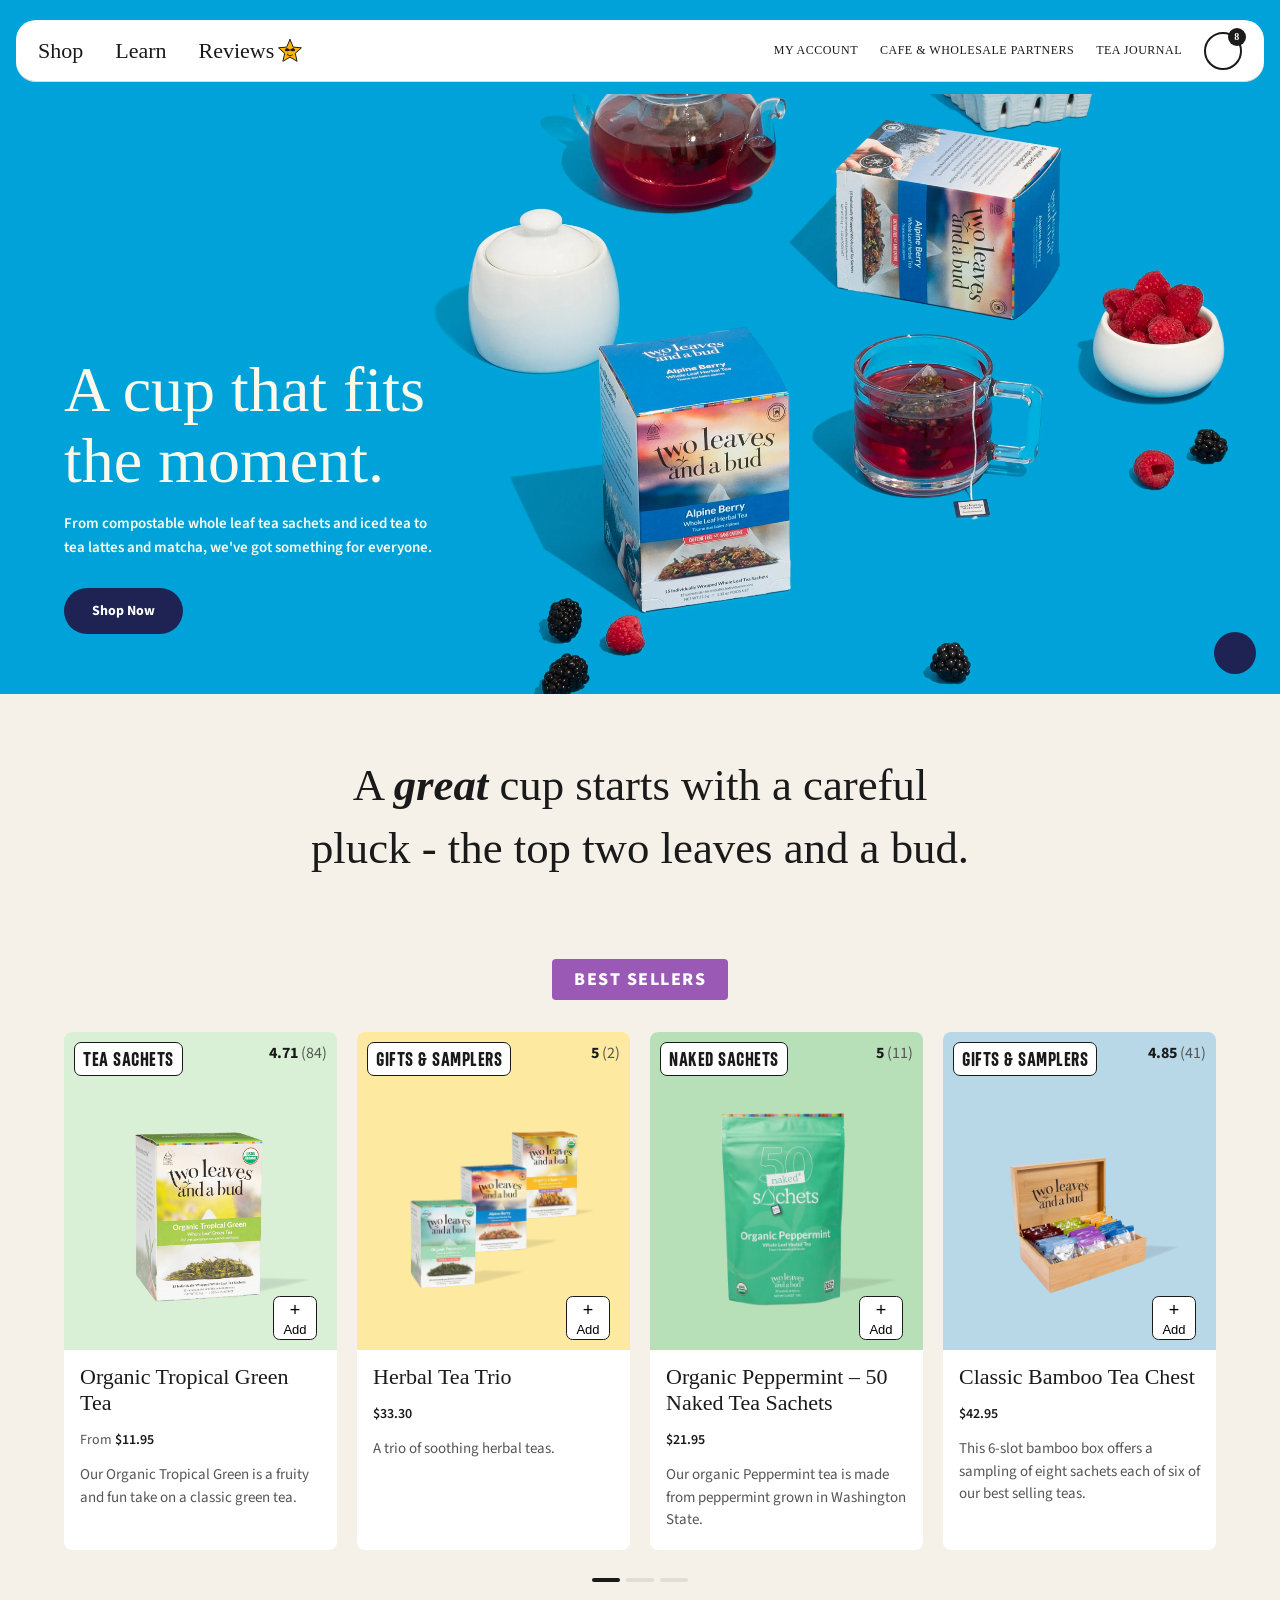
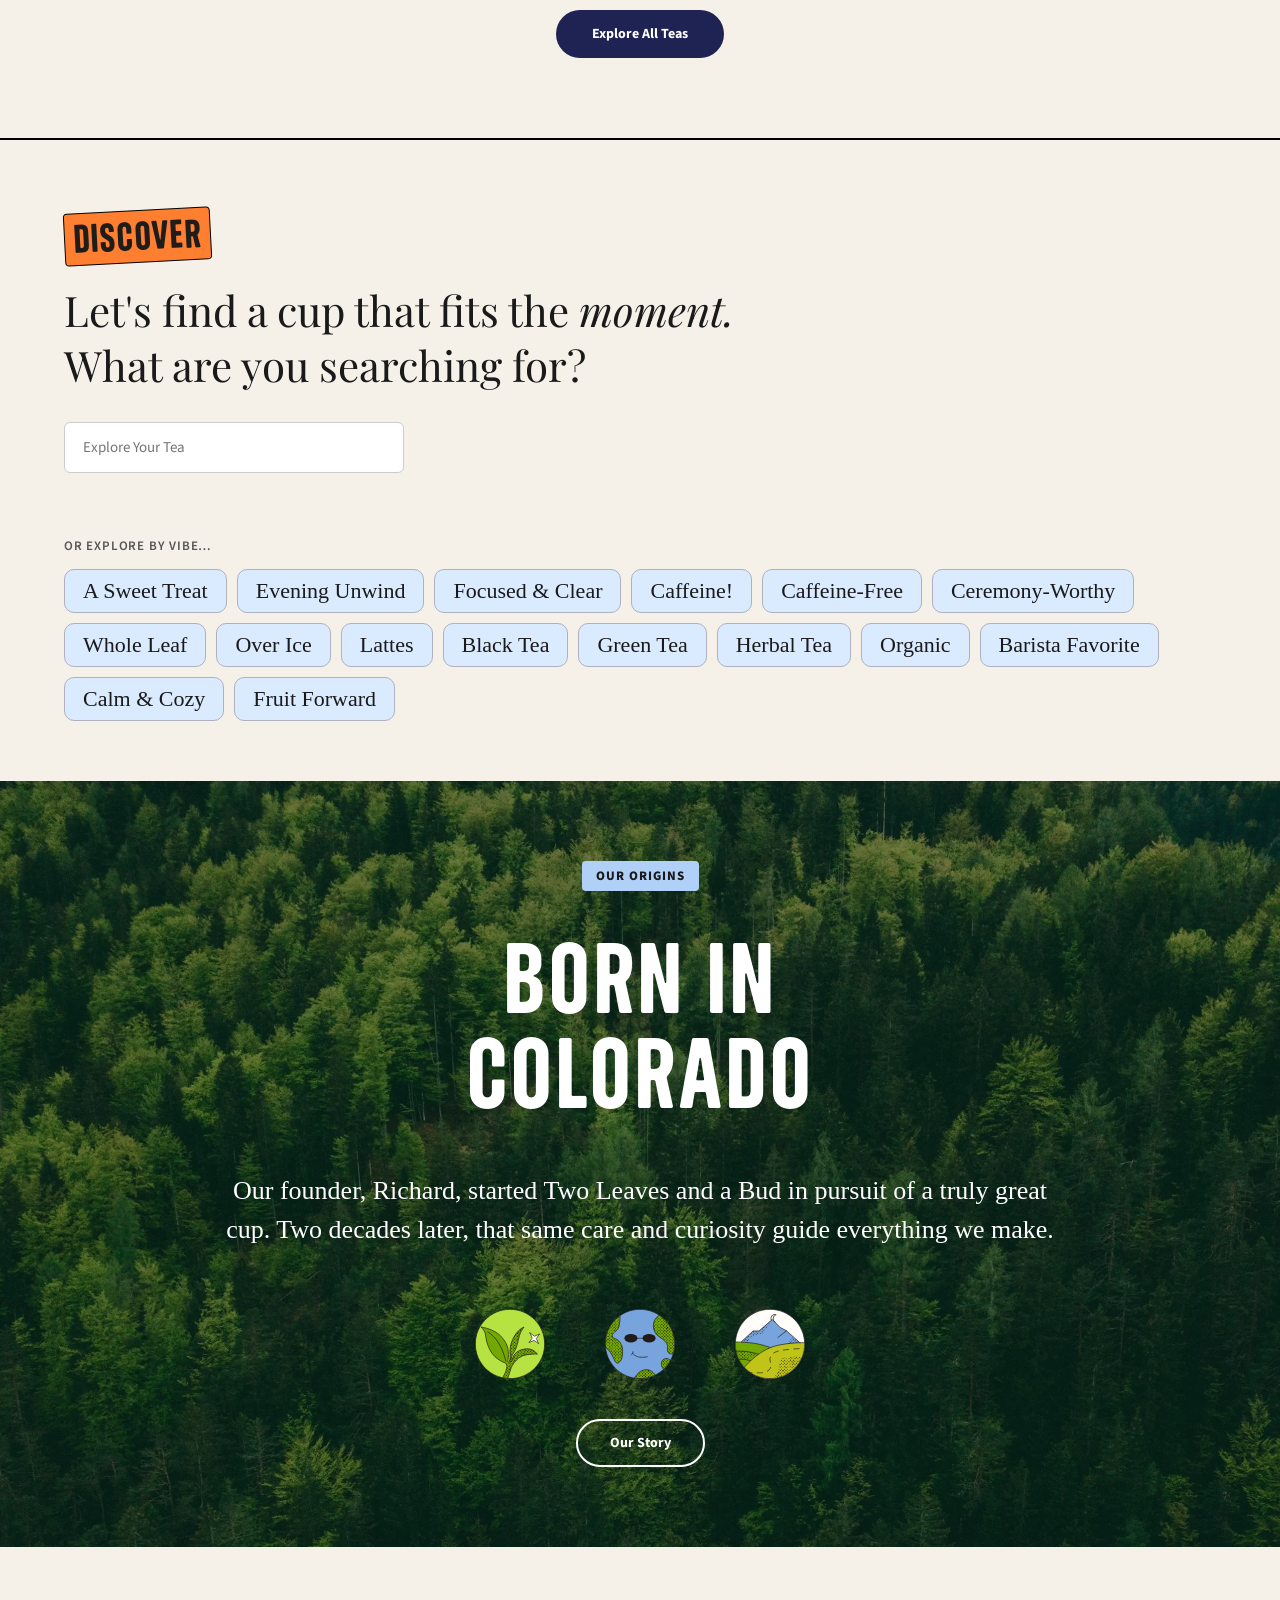
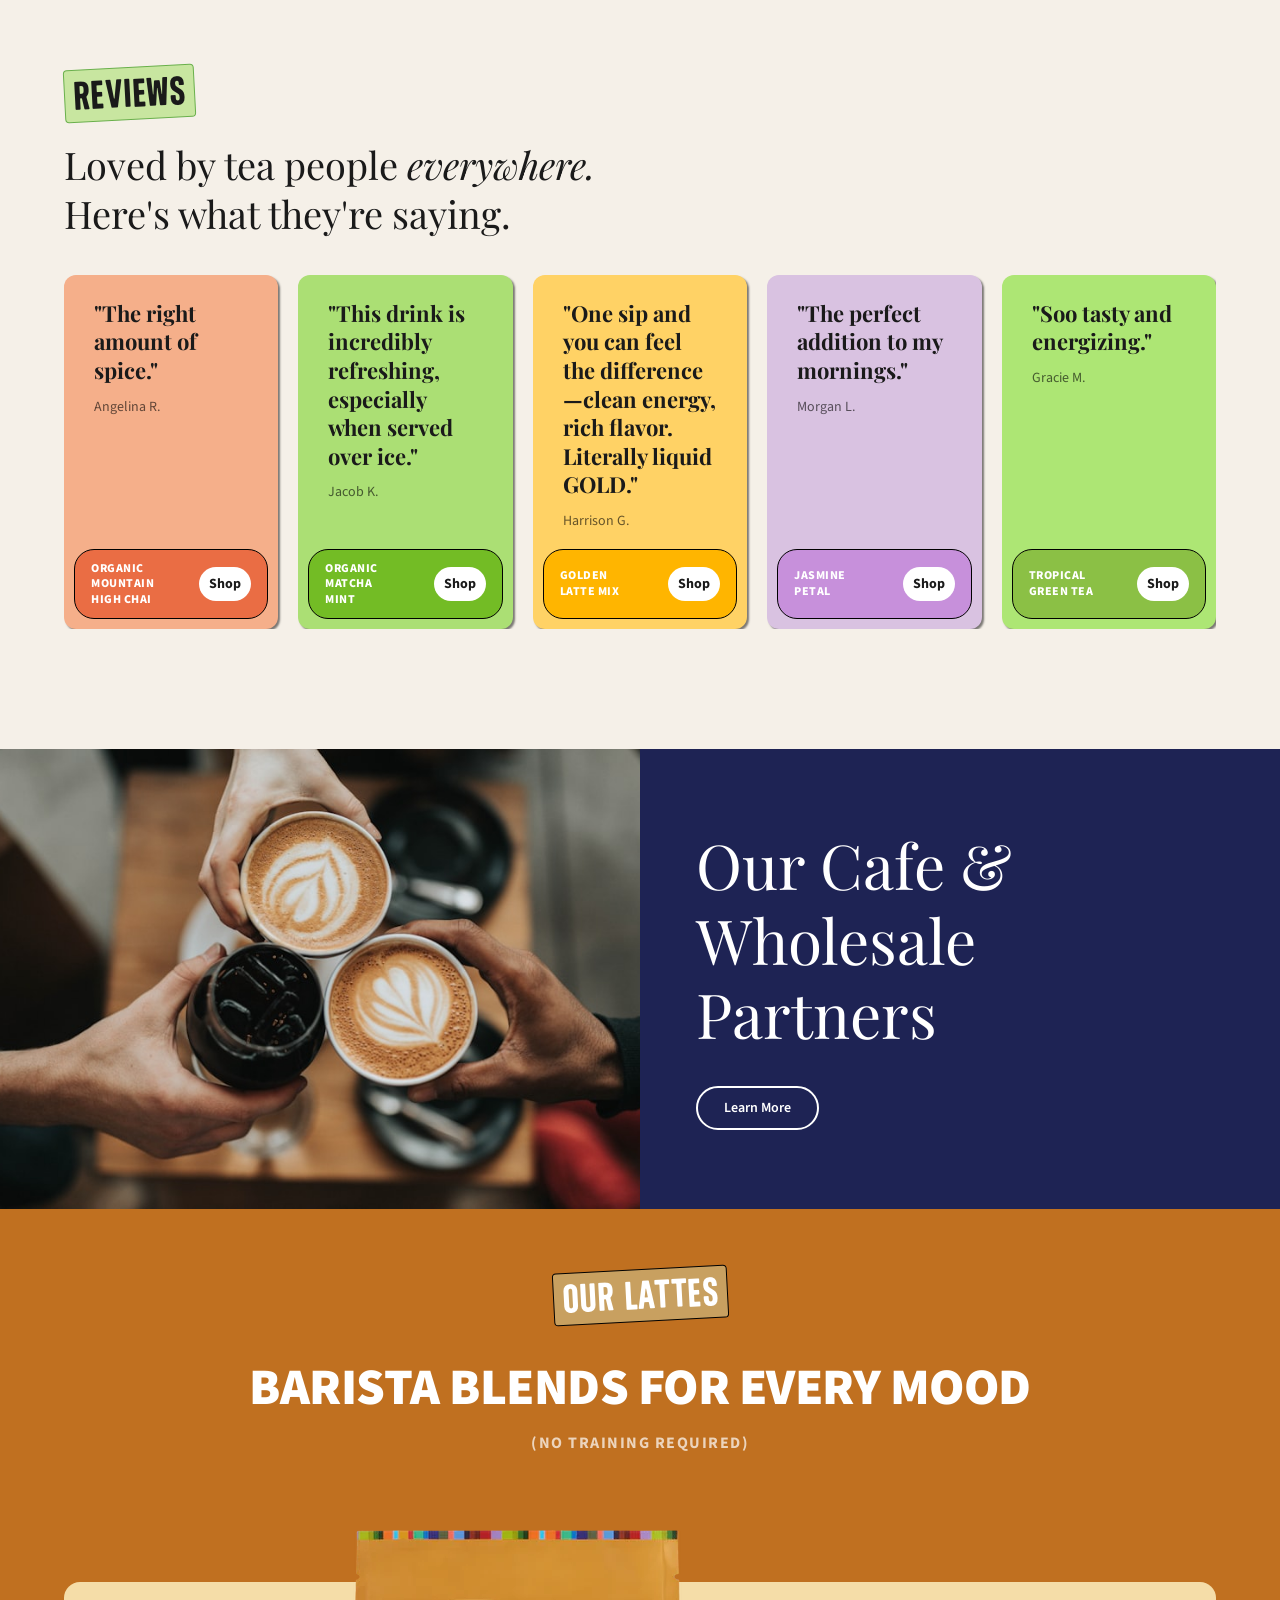
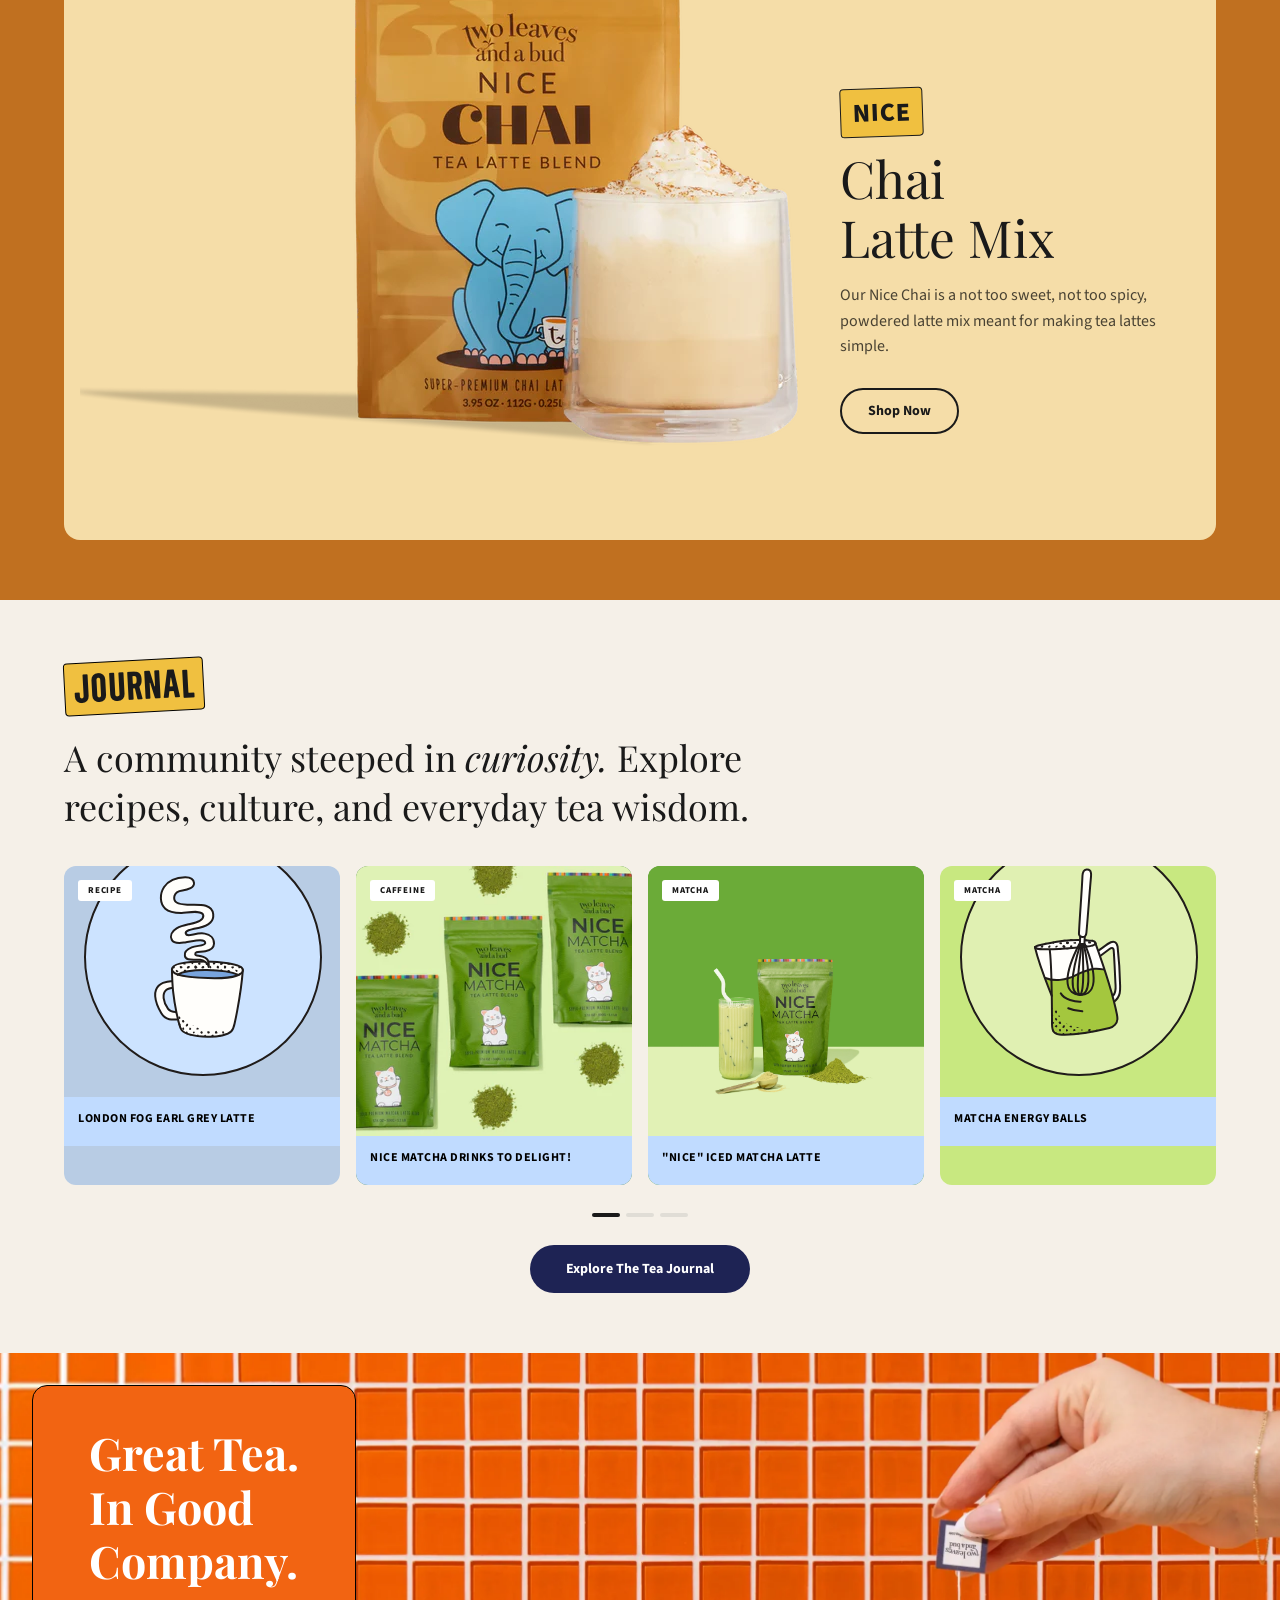
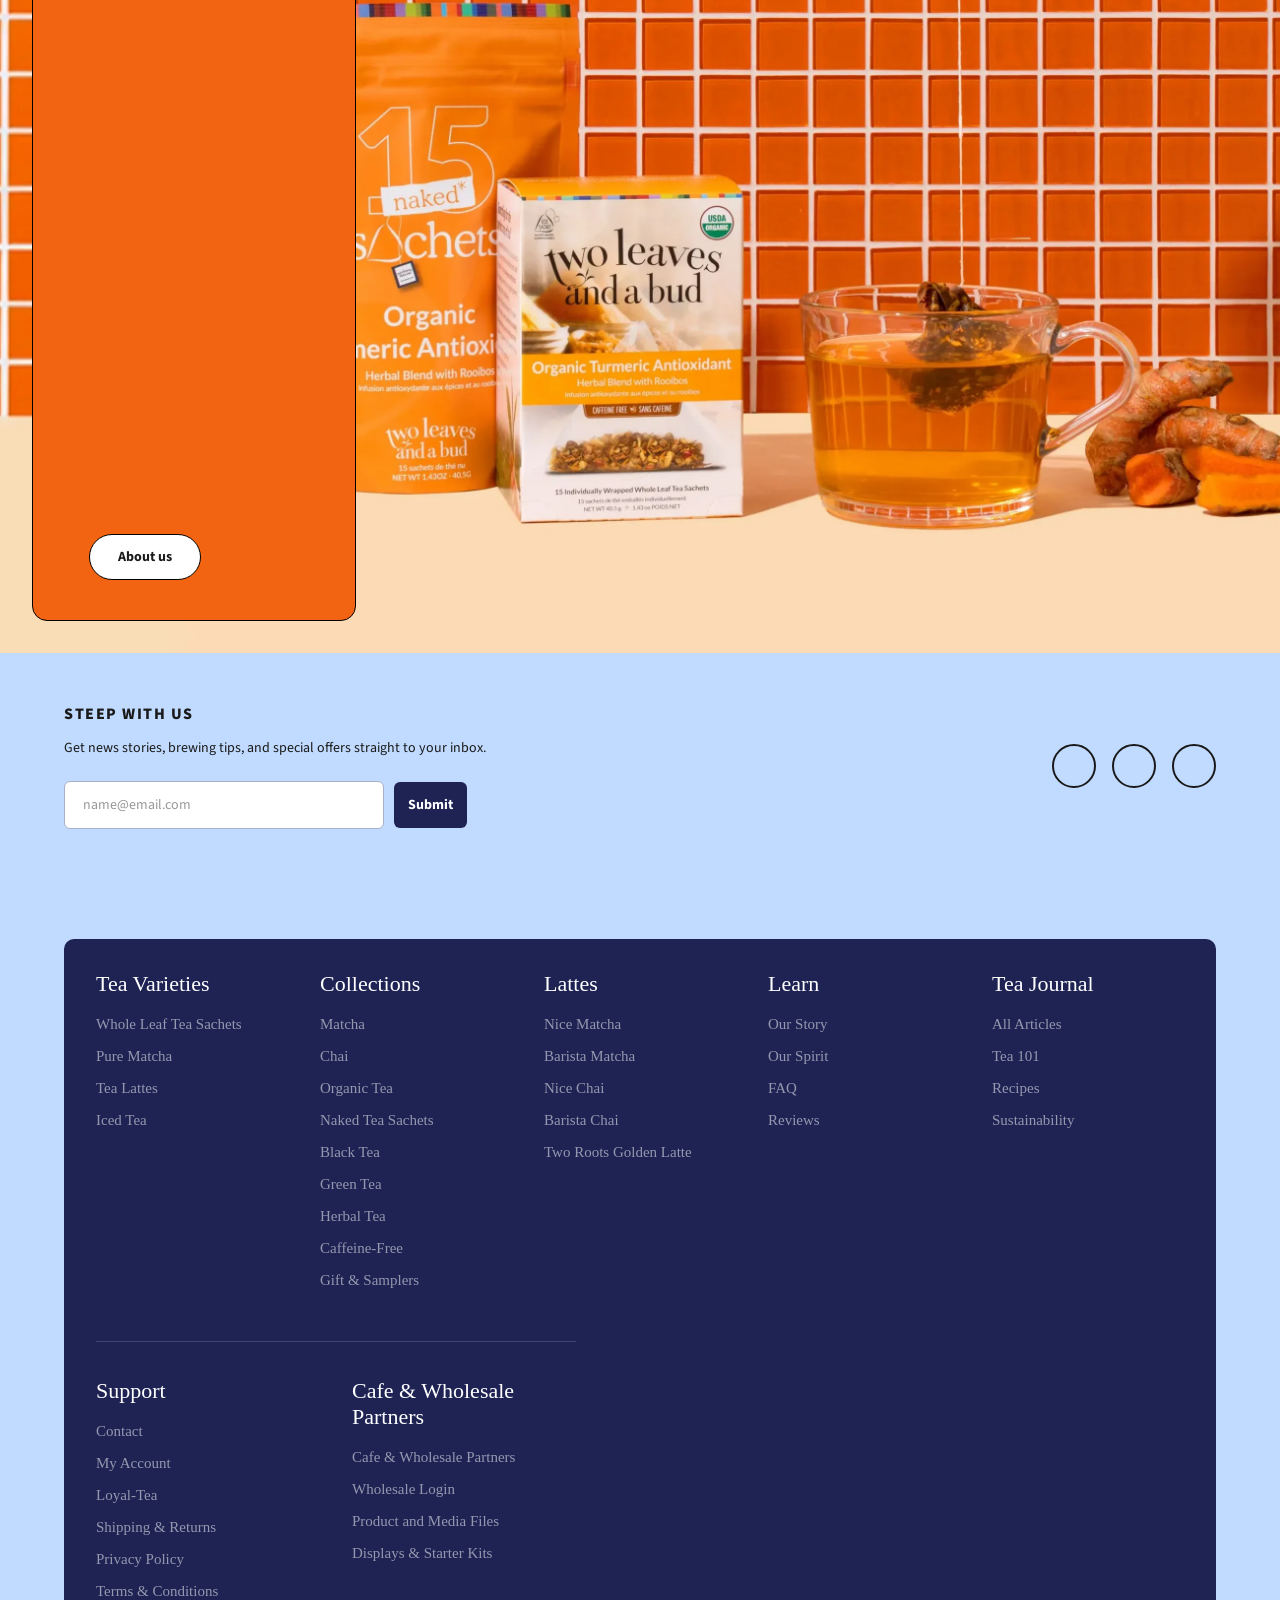
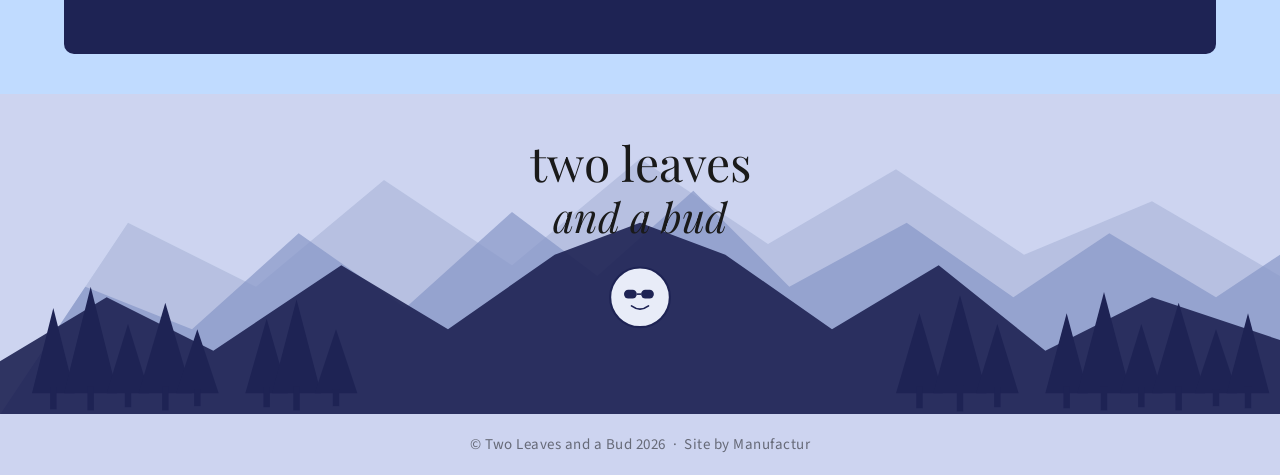
==== index.html @ 100bef20 "change in html file" ====
<!DOCTYPE html>
<html lang="en">

<head>
    <meta charset="UTF-8">
    <meta name="viewport" content="width=device-width, initial-scale=1.0">
    <title>Two Leaves & A Bud</title>
    <link rel="stylesheet" href="style.css">
    <link rel="stylesheet" href="mediaQuery.css">
    <!-- Remix Icons -->
    <link href="https://cdn.jsdelivr.net/npm/remixicon/fonts/remixicon.css" rel="stylesheet">
    <!-- Google Fonts -->
    <link rel="preconnect" href="https://fonts.googleapis.com">
    <link rel="preconnect" href="https://fonts.gstatic.com" crossorigin>
    <link
        href="https://fonts.googleapis.com/css2?family=Playfair+Display:ital,wght@0,400;0,700;1,400&family=Source+Sans+3:wght@400;600;700;800&display=swap"
        rel="stylesheet">
</head>

<body>

    <!--  NAVBAR  -->

    <nav class="navbar">

       
        <input type="checkbox" id="nav-toggle" class="nav-toggle-checkbox" aria-hidden="true">

        <div class="navbar__inner">

            <!-- Left nav links -->
            <div class="navbar__left">
                <a href="#" class="nav-link">Shop <i class="ri-arrow-down-s-line"></i></a>
                <a href="#" class="nav-link">Learn <i class="ri-arrow-down-s-line"></i></a>
                <a href="#" class="nav-link nav-link--star">Reviews <svg width="24" height="23" viewBox="0 0 24 23"
                        fill="none" xmlns="http://www.w3.org/2000/svg" data-acsb-hidden="true" role="presentation">
                        <path
                            d="M11.9812 0.5L15.2477 8.06787L23.457 8.83867L17.269 14.2882L19.0747 22.3304L11.9812 18.1314L4.88764 22.3304L6.68798 14.2882L0.5 8.83867L8.70931 8.06787L11.9812 0.5Z"
                            fill="#FFB500" stroke="#201C1A" stroke-linecap="round" stroke-linejoin="round"></path>
                        <path
                            d="M14.3623 15.9253C14.0301 16.2301 13.25 16.7223 11.9679 16.7223C10.6858 16.7224 9.64455 15.8909 9.64453 15.4546"
                            stroke="#201C1A" stroke-linecap="round" stroke-linejoin="round"></path>
                        <path
                            d="M9.75832 14.9543C9.75832 14.9543 9.7335 15.2344 9.55474 15.5289C9.37597 15.8235 9.20904 16.0181 9.20904 16.0181"
                            stroke="#201C1A" stroke-linecap="round"></path>
                        <path
                            d="M7.38728 11.2923C7.38724 10.5121 8.15647 9.87959 9.10445 9.87954C10.0524 9.87949 10.8217 10.5119 10.8218 11.2921"
                            stroke="#201C1A" stroke-linecap="round" stroke-linejoin="round"></path>
                        <path
                            d="M13.1138 11.292C13.1138 10.5118 13.883 9.87932 14.831 9.87927C15.779 9.87922 16.5483 10.5116 16.5483 11.2918"
                            stroke="#201C1A" stroke-linecap="round" stroke-linejoin="round"></path>
                        <ellipse cx="9.05864" cy="10.9366" rx="2.0737" ry="1.33229" fill="#201C1A"></ellipse>
                        <ellipse cx="14.8765" cy="10.9363" rx="2.0737" ry="1.33229" fill="#201C1A"></ellipse>
                        <path d="M10.6392 10.9088L13.1859 10.9087" stroke="#201C1A" stroke-linecap="round"
                            stroke-linejoin="round"></path>
                    </svg></a>
            </div>

            <!-- Centered logo -->
            <a href="#" class="navbar__logo" aria-label="Two Leaves and a Bud Home">
                <img src="https://www.twoleavestea.com/cdn/shop/files/Twoleaves_logo.svg?v=1768205424&width=420" alt="">
            </a>

            <!-- Right nav links (desktop) -->
            <div class="navbar__right">
                <a href="#">My Account</a>
                <a href="#">Cafe &amp; Wholesale Partners</a>
                <a href="#">Tea Journal</a>
                <a href="#" class="cart-btn" aria-label="Shopping cart, 8 items">
                    <i class="ri-shopping-bag-line"></i>
                    <span class="cart-badge">8</span>
                </a>
            </div>

            <!-- Hamburger label – toggles the checkbox -->
            <label for="nav-toggle" class="hamburger-btn" aria-label="Open menu">
                <span></span>
                <span></span>
                <span></span>
            </label>

        </div>


        <div class="mobile-menu">
            <label for="nav-toggle" class="mobile-menu__close" aria-label="Close menu">
                <i class="ri-close-line"></i>
            </label>
            <ul class="mobile-menu__list">
                <li><a href="#">Shop</a></li>
                <li><a href="#">Learn</a></li>
                <li><a href="#">Reviews</a></li>
                <li class="divider"></li>
                <li><a href="#">My Account</a></li>
                <li><a href="#">Cafe &amp; Wholesale Partners</a></li>
                <li><a href="#">Tea Journal</a></li>
            </ul>
        </div>

        <label for="nav-toggle" class="mobile-overlay"></label>

    </nav>

    <!--  HERO SECTION  -->
    <section class="hero">

        <div class="hero__content">
            <h1 class="hero__heading">A cup that fits the moment.</h1>
            <p class="hero__sub">From compostable whole leaf tea sachets and iced tea to tea lattes and matcha, we've
                got something for everyone.</p>
            <a href="#" class="btn-primary">Shop Now</a>
        </div>

        <a href="#tagline" class="hero__scroll" aria-label="Scroll down">
            <i class="ri-arrow-down-line"></i>
        </a>

    </section>


    <!--  TAGLINE  -->
    <section class="tagline" id="tagline">
        <p class="tagline__text">A <em>great</em> cup starts with a careful pluck - the top two leaves and a bud.</p>
    </section>


    <!--  BEST SELLERS  -->
    <section class="best-sellers">

        <div class="best-sellers__label">
            <span class="badge-label">Best Sellers</span>
        </div>

        <div class="products-carousel">

            <article class="product-card">
                <div class="product-card__img-wrap">
                    <span class="product-badge">Tea Sachets</span>
                    <div class="product-rating"><i class="ri-star-fill"></i> 4.71 <span>(84)</span></div>
                    <img src="./assets/organic_tropical_green_tea_sachet_featured.webp"
                        alt="Organic Tropical Green Tea" />
                    <button class="add-btn" aria-label="Add to cart">+ <span>Add</span></button>
                </div>
                <div class="product-card__body">
                    <h3 class="product-card__name">Organic Tropical Green Tea</h3>
                    <p class="product-card__price"><span>From</span> $11.95</p>
                    <p class="product-card__desc">Our Organic Tropical Green is a fruity and fun take on a classic green
                        tea.</p>
                </div>
            </article>

            <article class="product-card">
                <div class="product-card__img-wrap">
                    <span class="product-badge">Gifts &amp; Samplers</span>
                    <div class="product-rating"><i class="ri-star-fill"></i> 5 <span>(2)</span></div>
                    <img src="./assets/bundle-herbal-tea-trio-featured-image.webp" alt="Herbal Tea Trio" />
                    <button class="add-btn" aria-label="Add to cart">+ <span>Add</span></button>
                </div>
                <div class="product-card__body">
                    <h3 class="product-card__name">Herbal Tea Trio</h3>
                    <p class="product-card__price">$33.30</p>
                    <p class="product-card__desc">A trio of soothing herbal teas.</p>
                </div>
            </article>

            <article class="product-card">
                <div class="product-card__img-wrap">
                    <span class="product-badge">Naked Sachets</span>
                    <div class="product-rating"><i class="ri-star-fill"></i> 5 <span>(11)</span></div>
                    <img src="./assets/peppermint_naked_featured.webp" alt="Organic Peppermint" />
                    <button class="add-btn" aria-label="Add to cart">+ <span>Add</span></button>
                </div>
                <div class="product-card__body">
                    <h3 class="product-card__name">Organic Peppermint – 50 Naked Tea Sachets</h3>
                    <p class="product-card__price">$21.95</p>
                    <p class="product-card__desc">Our organic Peppermint tea is made from peppermint grown in Washington
                        State.</p>
                </div>
            </article>

            <article class="product-card">
                <div class="product-card__img-wrap">
                    <span class="product-badge">Gifts &amp; Samplers</span>
                    <div class="product-rating"><i class="ri-star-fill"></i> 4.85 <span>(41)</span></div>
                    <img src="./assets/Bamboo_Tea_Chest.webp" alt="Classic Bamboo Tea Chest" />
                    <button class="add-btn" aria-label="Add to cart">+ <span>Add</span></button>
                </div>
                <div class="product-card__body">
                    <h3 class="product-card__name">Classic Bamboo Tea Chest</h3>
                    <p class="product-card__price">$42.95</p>
                    <p class="product-card__desc">This 6-slot bamboo box offers a sampling of eight sachets each of six
                        of our best selling teas.</p>
                </div>
            </article>

        </div>

        <div class="carousel-dots" aria-hidden="true">
            <div class="dot active"></div>
            <div class="dot"></div>
            <div class="dot"></div>
        </div>

        <div class="explore-btn">
            <a href="#" class="btn-dark">Explore All Teas</a>
        </div>
    </section>

    <hr>

    <!--  DISCOVER  -->
    <section class="discover">

        <div class="discover__inner">
            <span class="section-badge section-badge--orange">Discover</span>

            <h2 class="discover__heading">
                Let's find a cup that fits the <em>moment.</em><br>
                What are you searching for?
            </h2>

            <input type="search" class="search-box" placeholder="Explore Your Tea" aria-label="Search for a tea" />

            <p class="explore-label">Or explore by vibe…</p>

            <div class="vibe-tags">
                <a href="#" class="vibe-tag">A Sweet Treat</a>
                <a href="#" class="vibe-tag">Evening Unwind</a>
                <a href="#" class="vibe-tag">Focused &amp; Clear</a>
                <a href="#" class="vibe-tag">Caffeine!</a>
                <a href="#" class="vibe-tag">Caffeine-Free</a>
                <a href="#" class="vibe-tag">Ceremony-Worthy</a>
                <a href="#" class="vibe-tag">Whole Leaf</a>
                <a href="#" class="vibe-tag">Over Ice</a>
                <a href="#" class="vibe-tag">Lattes</a>
                <a href="#" class="vibe-tag">Black Tea</a>
                <a href="#" class="vibe-tag">Green Tea</a>
                <a href="#" class="vibe-tag">Herbal Tea</a>
                <a href="#" class="vibe-tag">Organic</a>
                <a href="#" class="vibe-tag">Barista Favorite</a>
                <a href="#" class="vibe-tag">Calm &amp; Cozy</a>
                <a href="#" class="vibe-tag">Fruit Forward</a>
            </div>

        </div>

    </section>

    <!--  ORIGINS  -->
    <section class="origins">

        <div class="origins__inner">
            <span class="origins__label">Our Origins</span>
            <h2 class="origins__heading">Born in<br>Colorado</h2>
            <p class="origins__text">
                Our founder, Richard, started Two Leaves and a Bud in pursuit of a truly great cup. Two decades later,
                that same care and curiosity guide everything we make.
            </p>
            <div class="origins__values">

                <div class="value-item">
                    <div class="value-icon"><img src="./assets/Quality_without_pretense.svg" alt="plant"></div>
                </div>

                <div class="value-item">
                    <div class="value-icon"><img src="./assets/Earth.svg" alt="Earth"></div>
                </div>

                <div class="value-item">
                    <div class="value-icon"><img src="./assets/Mountain.svg" alt="Mountain"></div>
                </div>

            </div>
            <a href="#" class="btn-outline-white">Our Story</a>
        </div>
    </section>

    <!--  REVIEWS  -->
    <section class="reviews">

        <div class="reviews__inner">
            <span class="section-badge section-badge--green">Reviews</span>
            <h2 class="reviews__heading">
                Loved by tea people <em>everywhere.</em><br>
                Here's what they're saying.
            </h2>

            <div class="reviews-row">

                <article class="review-card">
                    <div>
                        <p class="review-card__quote">"The right amount of spice."</p>
                        <p class="review-card__author">Angelina R.</p>
                    </div>
                    <div class="review-card__footer" style="background-color: #EA6D44;">
                        <div class="review-product">
                            <span class="review-product__name">Organic Mountain High Chai</span>
                        </div>
                        <a href="#" class="review-shop-btn"><span>Shop</span></a>
                    </div>
                </article>

                <article class="review-card" style="background-color:#ABDF74;">
                    <div>
                        <p class="review-card__quote">"This drink is incredibly refreshing, especially when served over
                            ice."</p>
                        <p class="review-card__author">Jacob K.</p>
                    </div>
                    <div class="review-card__footer" style="background-color: #73BC25;">
                        <div class="review-product">
                            <span class="review-product__name">Organic Matcha Mint</span>
                        </div>
                        <a href="#" class="review-shop-btn"><span>Shop</span></a>
                    </div>
                </article>

                <article class="review-card" style="background-color:#FFD265;">
                    <div>
                        <p class="review-card__quote">"One sip and you can feel the difference—clean energy, rich
                            flavor. Literally liquid GOLD."</p>
                        <p class="review-card__author">Harrison G.</p>
                    </div>
                    <div class="review-card__footer" style="background-color: #FFB500;">
                        <div class="review-product">
                            <span class="review-product__name"> Golden Latte Mix</span>
                        </div>
                        <a href="#" class="review-shop-btn"><span>Shop</span></a>
                    </div>
                </article>

                <article class="review-card" style="background-color:#D9C2E1;">
                    <div>
                        <p class="review-card__quote">"The perfect addition to my mornings."</p>
                        <p class="review-card__author">Morgan L.</p>
                    </div>
                    <div class="review-card__footer" style="background-color: #C790DB;">
                        <div class="review-product">
                            <span class="review-product__name">Jasmine Petal</span>
                        </div>
                        <a href="#" class="review-shop-btn"><span>Shop</span></a>
                    </div>
                </article>

                <article class="review-card" style="background-color:#ADE674;">
                    <div>
                        <p class="review-card__quote">"Soo tasty and energizing."</p>
                        <p class="review-card__author">Gracie M.</p>
                    </div>
                    <div class="review-card__footer" style="background-color: #8BC045;">
                        <div class="review-product">
                            <span class="review-product__name">Tropical Green Tea</span>
                        </div>
                        <a href="#" class="review-shop-btn"><span>Shop</span></a>
                    </div>
                </article>

            </div>

        </div>

    </section>

    <!--  CAFE PARTNERS  -->
    <section class="cafe">

        <div class="cafe__img">
            <img src="./assets/Tea_Coffe.jpg" alt="Barista holding a matcha latte" />
        </div>

        <div class="cafe__content">
            <h2 class="cafe__heading">Our Cafe &amp;<br>Wholesale Partners</h2>
            <a href="#" class="btn-outline-white-sm">Learn More</a>
        </div>

    </section>

    <!--  LATTES  -->
    <section class="lattes">

        <div class="lattes__inner">

            <div class="lattes__header">
                <span class="section-badge section-badge--brown">Our Lattes</span>
                <h2 class="lattes__heading">Barista Blends for Every Mood</h2>
                <p class="lattes__sub">(No Training Required)</p>
            </div>

            <div class="latte-carousel">

                <article class="latte-card">

                    <div class="latte-card__img-wrap">
                        <img src="./assets/Nice_Chai.webp" alt="Chai Latte" />
                    </div>

                    <div class="latte-card__body">
                        <span class="latte-badge">Nice</span>
                        <h3 class="latte-card__name">Chai<br>Latte Mix</h3>
                        <p class="latte-card__desc">Our Nice Chai is a not too sweet, not too spicy, powdered latte mix
                            meant for making tea lattes simple.</p>
                        <a href="#" class="btn-latte">Shop Now</a>
                    </div>
                    
                </article>

            </div>

        </div>
    </section>

    <!--  JOURNAL  -->
    <section class="journal">
        <div class="journal__inner">

            <span class="section-badge section-badge--yellow">Journal</span>

            <h2 class="journal__heading">
                A community steeped in <em>curiosity.</em> Explore<br>
                recipes, culture, and everyday tea wisdom.
            </h2>

            <div class="journal-row">

                <article class="journal-card journal-card--illus">
                    <span class="journal-card__badge">Recipe</span>
                    <div class="journal-card__img-wrap">
                        <img src="./assets/Tea_Cup.svg" alt="">
                    </div>
                    <p class="journal-card__title">London Fog Earl Grey Latte</p>
                </article>

                <article class="journal-card">
                    <span class="journal-card__badge">Caffeine</span>
                    <img class="journal-card__img" src="./assets/Matcha_Packet.webp" alt="Nice Matcha" />
                    <p class="journal-card__title">Nice Matcha Drinks to Delight!</p>
                </article>

                <article class="journal-card">
                    <span class="journal-card__badge">Matcha</span>
                    <img class="journal-card__img" src="./assets/Nice_Matcha.webp" alt="Iced Matcha Latte" />
                    <p class="journal-card__title">"Nice" Iced Matcha Latte</p>
                </article>

                <article class="journal-card journal-card--illus4">
                    <span class="journal-card__badge">Matcha</span>
                    <div class="journal-card__img-wrap">
                        <img src="./assets/Matcha_juice.svg" alt="Matcha_juice">
                    </div>
                    <p class="journal-card__title">Matcha Energy Balls</p>
                </article>
            </div>

            <div class="carousel-dots" aria-hidden="true">
                <div class="dot active"></div>
                <div class="dot"></div>
                <div class="dot"></div>
            </div>

            <div class="explore-center">
                <a href="#" class="btn-dark">Explore The Tea Journal</a>
            </div>
        </div>
    </section>

    <!--  ABOUT BANNER  -->
    <section class="about-banner">

        <div class="about-banner__overlay">
            <div>
                <h2 class="about-banner__heading">Great Tea.<br>In Good<br>Company.</h2>
            </div>
            <a href="#" class="btn-about">About us</a>
        </div>

    </section>

    <!--  NEWSLETTER  -->
    <section class="newsletter">
        <div class="newsletter__inner">

            <div class="newsletter__left">
                <h3 class="newsletter__title">Steep With Us</h3>
                <p class="newsletter__desc">Get news stories, brewing tips, and special offers straight to your inbox.
                </p>

                <div class="newsletter__form">
                    <input type="email" class="newsletter__input" placeholder="name@email.com"
                        aria-label="Email address" />
                    <button type="button" class="btn-submit">Submit</button>
                </div>

            </div>

            <div class="newsletter__social">
                <a href="#" class="social-btn" aria-label="Facebook"><i class="ri-facebook-fill"></i></a>
                <a href="#" class="social-btn" aria-label="Instagram"><i class="ri-instagram-line"></i></a>
                <a href="#" class="social-btn" aria-label="LinkedIn"><i class="ri-linkedin-fill"></i></a>
            </div>

        </div>
    </section>

    <!--  FOOTER  -->
    <footer class="footer">
        <div class="footer__inner">

            <nav class="footer-links">

                <div class="footer-col">

                    <h4 class="footer-col__heading">Tea Varieties</h4>
                    <ul class="footer-col__list">
                        <li><a href="#">Whole Leaf Tea Sachets</a></li>
                        <li><a href="#">Pure Matcha</a></li>
                        <li><a href="#">Tea Lattes</a></li>
                        <li><a href="#">Iced Tea</a></li>
                    </ul>

                </div>

                <div class="footer-col">

                    <h4 class="footer-col__heading">Collections</h4>
                    <ul class="footer-col__list">
                        <li><a href="#">Matcha</a></li>
                        <li><a href="#">Chai</a></li>
                        <li><a href="#">Organic Tea</a></li>
                        <li><a href="#">Naked Tea Sachets</a></li>
                        <li><a href="#">Black Tea</a></li>
                        <li><a href="#">Green Tea</a></li>
                        <li><a href="#">Herbal Tea</a></li>
                        <li><a href="#">Caffeine-Free</a></li>
                        <li><a href="#">Gift &amp; Samplers</a></li>
                    </ul>

                </div>

                <div class="footer-col">

                    <h4 class="footer-col__heading">Lattes</h4>
                    <ul class="footer-col__list">
                        <li><a href="#">Nice Matcha</a></li>
                        <li><a href="#">Barista Matcha</a></li>
                        <li><a href="#">Nice Chai</a></li>
                        <li><a href="#">Barista Chai</a></li>
                        <li><a href="#">Two Roots Golden Latte</a></li>
                    </ul>

                </div>

                <div class="footer-col">

                    <h4 class="footer-col__heading">Learn</h4>
                    <ul class="footer-col__list">
                        <li><a href="#">Our Story</a></li>
                        <li><a href="#">Our Spirit</a></li>
                        <li><a href="#">FAQ</a></li>
                        <li><a href="#">Reviews</a></li>
                    </ul>

                </div>

                <div class="footer-col">

                    <h4 class="footer-col__heading">Tea Journal</h4>
                    <ul class="footer-col__list">
                        <li><a href="#">All Articles</a></li>
                        <li><a href="#">Tea 101</a></li>
                        <li><a href="#">Recipes</a></li>
                        <li><a href="#">Sustainability</a></li>
                    </ul>

                </div>

            </nav>

            <div class="footer-links-row2">

                <div class="footer-col">

                    <h4 class="footer-col__heading">Support</h4>
                    <ul class="footer-col__list">
                        <li><a href="#">Contact</a></li>
                        <li><a href="#">My Account</a></li>
                        <li><a href="#">Loyal-Tea</a></li>
                        <li><a href="#">Shipping &amp; Returns</a></li>
                        <li><a href="#">Privacy Policy</a></li>
                        <li><a href="#">Terms &amp; Conditions</a></li>
                    </ul>

                </div>

                <div class="footer-col">

                    <h4 class="footer-col__heading">Cafe &amp; Wholesale Partners</h4>
                    <ul class="footer-col__list">
                        <li><a href="#">Cafe &amp; Wholesale Partners</a></li>
                        <li><a href="#">Wholesale Login</a></li>
                        <li><a href="#">Product and Media Files</a></li>
                        <li><a href="#">Displays &amp; Starter Kits</a></li>
                    </ul>

                </div>

            </div>

        </div>

    </footer>

    <!--  FOOTER ILLUSTRATION  -->
    <div class="footer-illustration">

        <p class="footer-illustration__logo">
            two leaves<span>and a bud</span>
        </p>

        <svg class="footer-illustration__scene" viewBox="0 0 1200 280" xmlns="http://www.w3.org/2000/svg"
            aria-hidden="true" preserveAspectRatio="xMidYMax slice">
            <rect width="1200" height="280" fill="#cdd4f0" />

            <polygon
                points="0,280 120,100 240,160 360,60 480,140 600,40 720,120 840,50 960,130 1080,80 1200,150 1200,280"
                fill="#a8b4d8" opacity="0.6" />

            <polygon
                points="0,280 80,160 180,200 280,110 380,180 480,90 560,150 650,70 740,160 850,100 950,170 1040,110 1140,170 1200,130 1200,280"
                fill="#8898c8" opacity="0.7" />

            <polygon
                points="0,280 0,230 100,170 200,220 320,140 420,200 520,130 600,100 680,130 780,200 880,140 980,220 1080,170 1200,210 1200,280"
                fill="#1e2354" opacity="0.9" />

            <g fill="#1e2354">
                <polygon points="30,260 50,180 70,260" />
                <rect x="47" y="255" width="6" height="20" />
                <polygon points="60,260 85,160 110,260" />
                <rect x="82" y="254" width="6" height="22" />
                <polygon points="100,260 120,195 140,260" />
                <rect x="117" y="255" width="6" height="18" />
                <polygon points="130,260 155,175 180,260" />
                <rect x="152" y="254" width="6" height="22" />
                <polygon points="165,260 185,200 205,260" />
                <rect x="182" y="256" width="6" height="16" />
            </g>

            <g fill="#1e2354">
                <polygon points="980,260 1000,185 1020,260" />
                <rect x="997" y="254" width="6" height="20" />
                <polygon points="1010,260 1035,165 1060,260" />
                <rect x="1032" y="254" width="6" height="22" />
                <polygon points="1050,260 1070,195 1090,260" />
                <rect x="1067" y="255" width="6" height="18" />
                <polygon points="1080,260 1105,175 1130,260" />
                <rect x="1102" y="254" width="6" height="22" />
                <polygon points="1120,260 1140,200 1160,260" />
                <rect x="1137" y="256" width="6" height="16" />
                <polygon points="1150,260 1170,185 1190,260" />
                <rect x="1167" y="254" width="6" height="20" />
            </g>

            <g fill="#1e2354">
                <polygon points="230,260 250,190 270,260" />
                <rect x="247" y="255" width="6" height="18" />
                <polygon points="255,260 278,172 301,260" />
                <rect x="275" y="254" width="6" height="22" />
                <polygon points="295,260 315,200 335,260" />
                <rect x="312" y="256" width="6" height="16" />
            </g>

            <g fill="#1e2354">
                <polygon points="840,260 862,185 884,260" />
                <rect x="859" y="254" width="6" height="20" />
                <polygon points="875,260 900,168 925,260" />
                <rect x="897" y="253" width="6" height="24" />
                <polygon points="915,260 935,195 955,260" />
                <rect x="932" y="255" width="6" height="18" />
            </g>

            <circle cx="600" cy="170" r="28" fill="#e8ecf8" stroke="#1e2354" stroke-width="2" />
            <rect x="585" y="163" width="12" height="8" rx="4" fill="#1e2354" />
            <rect x="601" y="163" width="12" height="8" rx="4" fill="#1e2354" />
            <line x1="597" y1="167" x2="601" y2="167" stroke="#1e2354" stroke-width="1.5" />
            <path d="M592 178 Q600 184 608 178" stroke="#1e2354" stroke-width="1.5" fill="none"
                stroke-linecap="round" />
        </svg>
    </div>

    <div class="footer-copy">
        <p>© Two Leaves and a Bud 2026 &nbsp;·&nbsp; <a href="#">Site by Manufactur</a></p>
    </div>

</body>

</html>
---- style.css ----
@font-face {
    font-family: Reckless;
    src: url('./Fonts/RecklessCondensedS-TRIAL-Book.woff');

    font-family: figtree;
    src: url('./Fonts/figtree_n4.3c0838aba1701047e60be6a99a1b0a40ce9b8419.woff2');

    font-family: RobotoMono;
    src: url(./Fonts/RobotoMono-Medium.ttf);

    font-family: MidNight;
    src: url('/Fonts/midnight-sans-rd-12-semibold-trial.otf')
}


/* CSS VARIABLES */
:root {
    --color-navy: #1e2354;
    --color-blue-hero: #3b8fc4;
    --color-cream: #f5f0e8;
    --color-dark: #1a1a1a;
    --color-orange: #e05a1e;
    --color-green-badge: #6ab04c;
    --color-green-dark: #3a7d2c;
    --color-yellow: #f0c040;
    --color-white: #ffffff;
    --color-text-muted: #555;
    --color-border: #e0ddd6;
    --color-review-salmon: #F5AF8A;
    --color-review-green: #7ab648;
    --color-review-yellow: #f5c518;
    --color-review-olive: #8ab860;
    --color-review-purple: #b09abf;
    --color-footer-bg: #1e2354;
    --color-lavender: #cdd4f0;
    --color-star: #f5a623;
    --font-display: 'Playfair Display', serif;
    --font-body: 'Source Sans 3', sans-serif;
    --max-w: 1200px;
    --radius: 8px;
    --transition: 0.25s ease;
}

* {
    box-sizing: border-box;
    margin: 0;
    padding: 0;
}

body {
    font-family: var(--font-body);
    color: var(--color-dark);
    background-color: #00A3D9;
}

img {
    display: block;
    max-width: 100%;
}

a {
    text-decoration: none;
    color: inherit;
}


.nav-toggle-checkbox {
    display: none;
}

.navbar {
    position: sticky;
    top: 20px;
    z-index: 1000;
    background-color: var(--color-white);
    border-bottom: 1px solid var(--color-border);
    height: 62px;
    border-radius: 20px;

    margin: 1rem;
}

.navbar__inner {
    display: flex;
    align-items: center;
    justify-content: space-between;
    width: 100%;
    max-width: 1500px;
    margin: 0 auto;
    height: 100%;
    padding: 0 22px;
    position: relative;
}

.navbar__left {
    display: flex;
    align-items: center;
    gap: 28px;
}

.nav-link {
    font-family: Reckless;
    font-weight: 500;
    font-size: 22px;
    color: var(--color-dark);
    display: flex;
    align-items: center;
    gap: 4px;
    transition: color var(--transition);
}

.nav-link:hover {
    color: var(--color-blue-hero);
}

.nav-link i {
    font-size: 13px;
}

.nav-link--star i.ri-star-fill {
    color: var(--color-star);
    font-size: 16px;
}

.navbar__logo {

    margin-left: 15%;
    /* position: absolute;
    left: 50%;
    transform: translateX(-50%); */
}

.navbar__logo span {
    display: block;
    font-style: italic;
    font-weight: 400;
    font-size: 18px;
}

.navbar__right {
    display: flex;
    align-items: center;
    gap: 22px;
}

.navbar__right a {
    font-family: RobotoMono;
    font-weight: 500;
    font-size: 12px;
    letter-spacing: 0.5px;
    text-transform: uppercase;
    color: var(--color-dark);
    transition: color var(--transition);
}

.navbar__right a:hover {
    color: var(--color-blue-hero);
}

.cart-btn {
    position: relative;
    display: flex;
    align-items: center;
    justify-content: center;
    width: 38px;
    height: 38px;
    border: 2px solid var(--color-dark);
    border-radius: 50%;
    transition: background var(--transition);
}

.cart-btn:hover {
    background: var(--color-cream);
}

.cart-btn i {
    font-size: 18px;
}

.cart-badge {
    position: absolute;
    top: -6px;
    right: -6px;
    background: var(--color-dark);
    color: #fff;
    border-radius: 50%;
    width: 18px;
    height: 18px;
    font-size: 10px;
    display: flex;
    align-items: center;
    justify-content: center;
    font-weight: 700;
}


.hamburger-btn {
    display: none;
    /* shown only on mobile via media query */
    flex-direction: column;
    justify-content: space-between;
    width: 28px;
    height: 20px;
    cursor: pointer;
    z-index: 1100;
    flex-shrink: 0;
}

.hamburger-btn span {
    display: block;
    width: 100%;
    height: 2.5px;
    background-color: var(--color-dark);
    border-radius: 3px;
    transition: transform 0.3s ease, opacity 0.3s ease;
}


.nav-toggle-checkbox:checked~.navbar__inner .hamburger-btn span:nth-child(1) {
    transform: translateY(8.75px) rotate(45deg);
}

.nav-toggle-checkbox:checked~.navbar__inner .hamburger-btn span:nth-child(2) {
    opacity: 0;
    transform: scaleX(0);
}

.nav-toggle-checkbox:checked~.navbar__inner .hamburger-btn span:nth-child(3) {
    transform: translateY(-8.75px) rotate(-45deg);
}


.mobile-menu {
    position: fixed;
    top: 0;
    right: -100%;
    width: 280px;
    height: 100vh;
    background: var(--color-white);
    box-shadow: -4px 0 20px rgba(0, 0, 0, 0.15);
    z-index: 1200;
    padding: 80px 32px 40px;
    transition: right 0.35s ease;
    overflow-y: auto;
}


.nav-toggle-checkbox:checked~.mobile-menu {
    right: 0;
}

.mobile-menu__close {
    position: absolute;
    top: 18px;
    right: 20px;
    width: 36px;
    height: 36px;
    display: flex;
    align-items: center;
    justify-content: center;
    cursor: pointer;
    font-size: 24px;
    color: var(--color-dark);
    border-radius: 50%;
    transition: background var(--transition);
}

.mobile-menu__close:hover {
    background: var(--color-cream);
}

.mobile-menu__list {
    list-style: none;
    display: flex;
    flex-direction: column;
    gap: 0;
}

.mobile-menu__list li a {
    display: block;
    padding: 14px 0;
    font-size: 17px;
    font-weight: 600;
    color: var(--color-dark);
    border-bottom: 1px solid var(--color-border);
    transition: color var(--transition);
}

.mobile-menu__list li a:hover {
    color: var(--color-blue-hero);
}

.mobile-menu__list li.divider {
    height: 24px;
}


.mobile-overlay {
    display: none;
    position: fixed;
    inset: 0;
    background: rgba(0, 0, 0, 0.45);
    z-index: 1100;
    cursor: pointer;
}

.nav-toggle-checkbox:checked~.mobile-overlay {
    display: block;
}

/* HERO */
.hero {
    position: relative;
    background-color: var(--color-blue-hero);
    background-image: url('./assets/AlpineBerry.webp');
    background-size: cover;
    background-position: center;
    min-height: 600px;
    display: flex;
    align-items: flex-end;
    padding: 60px 5%;
    overflow: hidden;
}


.hero__content {
    position: relative;
    z-index: 1;
    max-width: 380px;
}

.hero__heading {
    font-family: Reckless;
    font-size: clamp(4rem, 3vw, 8rem);
    font-weight: 300;
    color: #FBF9EB;
    line-height: 1.1;
    margin-bottom: 16px;
}

.hero__sub {
    font-size: 15px;
    font-weight: 600;
    color: #FBF9EB;
    line-height: 1.6;
    margin-bottom: 28px;
    max-width: 370px;
}

.btn-primary {
    display: inline-block;
    background: var(--color-navy);
    color: var(--color-white);
    padding: 13px 28px;
    border-radius: 30px;
    font-weight: 700;
    font-size: 14px;
    transition: background var(--transition), transform var(--transition);
}

.btn-primary:hover {
    background: #141840;
    transform: translateY(-2px);
}

.hero__scroll {
    position: absolute;
    bottom: 20px;
    right: 24px;
    width: 42px;
    height: 42px;
    background: var(--color-navy);
    border-radius: 50%;
    display: flex;
    align-items: center;
    justify-content: center;
    color: white;
    font-size: 20px;
    z-index: 2;
    transition: transform var(--transition);
}

.hero__scroll:hover {
    transform: translateY(3px);
}

/* TAGLINE */
.tagline {
    background: var(--color-cream);
    text-align: center;
    padding: 60px 24px 20px;
}

.tagline__text {
    font-family: Reckless;
    font-size: clamp(2.8rem, 2vw, 5rem);
    font-weight: 300;
    color: var(--color-dark);
    max-width: 680px;
    margin: 0 auto;
    line-height: 1.4;
}

.tagline__text em {
    font-style: italic;
    font-weight: 900;
}

/* BEST SELLERS */
.best-sellers {
    background: var(--color-cream);
    padding: 60px 0 60px;
}

.best-sellers__label {
    display: flex;
    justify-content: center;
    margin-bottom: 32px;
}

.badge-label {
    display: inline-block;
    background: #9b59b6;
    color: white;
    font-weight: 800;
    font-size: 18px;
    letter-spacing: 1.5px;
    text-transform: uppercase;
    padding: 8px 22px;
    border-radius: 4px;
}

.products-carousel {
    display: flex;
    gap: 20px;
    padding: 0 5%;
    overflow-x: auto;
    scroll-snap-type: x mandatory;
    scrollbar-width: none;
}

.products-carousel::-webkit-scrollbar {
    display: none;
}

.product-card {
    flex: 0 0 calc(25% - 15px);
    min-width: 220px;
    background: var(--color-white);
    border-radius: var(--radius);
    overflow: hidden;
    scroll-snap-align: start;
    transition: box-shadow var(--transition), transform var(--transition);
}

.product-card:hover {
    box-shadow: 0 8px 28px rgba(0, 0, 0, 0.12);
}

.product-card__img-wrap {
    position: relative;
    padding: 24px 20px;
    min-height: 200px;
    display: flex;
    align-items: center;
    justify-content: center;
}

.product-card:nth-child(1) .product-card__img-wrap {
    background: #d9f0d6;
}

.product-card:nth-child(2) .product-card__img-wrap {
    background: #fde9a0;
}

.product-card:nth-child(3) .product-card__img-wrap {
    background: #b8e0b8;
}

.product-card:nth-child(4) .product-card__img-wrap {
    background: #b8d8e8;
}

.product-card__img-wrap img {
    padding-top: 1.2rem;
    width: 270px;
    height: 270px;
    object-fit: contain;
    transition: all 0.3s ease;
}

.product-card__img-wrap img:hover {
    transform: scale(1.1);
}

.product-badge {
    position: absolute;
    top: 10px;
    left: 10px;
    font-size: 20px;
    font-family: MidNight;

    font-weight: 800;
    text-transform: uppercase;
    letter-spacing: 0.5px;

    padding: 4px 8px;
    border-radius: 7px;
    border: 1.5px solid var(--color-dark);
    background: var(--color-white);
}

.product-rating {
    position: absolute;
    top: 10px;
    right: 10px;
    display: flex;
    align-items: center;
    gap: 3px;
    font-size: 16px;
    font-weight: 700;
}

.product-rating i {
    color: black;
    font-size: 12px;
}

.product-rating span {
    color: var(--color-text-muted);
    font-weight: 400;
}

.add-btn {
    position: absolute;
    bottom: 10px;
    right: 20px;
    width: 44px;
    height: 44px;
    background: var(--color-white);
    border: 1.5px solid var(--color-dark);
    border-radius: 15%;
    display: flex;
    align-items: center;
    justify-content: center;
    font-size: 18px;
    font-weight: 200;
    cursor: pointer;
    flex-direction: column;
    gap: 1px;
    transition: background var(--transition);
}

.add-btn:hover {
    background: var(--color-cream);
}

.add-btn span {
    font-size: 13px;
    font-weight: 400;
}

.product-card__body {
    display: flex;
    flex-direction: column;
    gap: 0.5rem;
    padding: 14px 16px 18px;
}

.product-card__name {
    font-family: Reckless;
    font-size: 22px;
    font-weight: 300;
    margin-bottom: 6px;
}

.product-card__price {
    font-size: 14px;
    font-weight: 600;
    margin-bottom: 6px;
}

.product-card__price span {
    color: var(--color-text-muted);
    font-weight: 400;
}

.product-card__desc {
    font-size: 15px;
    color: var(--color-text-muted);
    line-height: 1.5;
}

.carousel-dots {
    display: flex;
    justify-content: center;
    gap: 6px;
    margin: 28px 0;
}

.dot {
    width: 28px;
    height: 4px;
    border-radius: 2px;
    background: var(--color-border);
}

.dot.active {
    background: var(--color-dark);
}

.explore-btn {
    display: flex;
    justify-content: center;
    padding-bottom: 20px;
}

.btn-dark {
    display: inline-block;
    background: var(--color-navy);
    color: var(--color-white);
    padding: 14px 36px;
    border-radius: 30px;
    font-weight: 700;
    font-size: 14px;
    transition: background var(--transition), transform var(--transition);
}

.btn-dark:hover {
    background: #141840;
    transform: translateY(-2px);
}

/*  SECTION BADGES  */
.section-badge {
    display: inline-block;
    padding: 1px 8px;
    font-weight: bold;
    font-size: 40px;
    font-family: MidNight;

    letter-spacing: 0.7px;
    text-transform: uppercase;
    border: 1px solid black;
    border-radius: 4px;
    margin-bottom: 20px;

    transform: rotateZ(-3deg);
}

.section-badge--orange {
    background-color: #FF7F31;
    color: #201C1A;
}

.section-badge--green {
    background: #c8e6a0;
    color: var(--color-dark);
    border: 1.5px solid var(--color-green-badge);
}

.section-badge--yellow {
    background: var(--color-yellow);
    color: var(--color-dark);
}

.section-badge--brown {
    background: #c8a060;
    color: var(--color-white);
}

hr {
    border: 1px solid black;
}

/*  DISCOVER */
.discover {
    background: var(--color-cream);
    padding: 70px 5% 60px;
}

.discover__inner {
    max-width: var(--max-w);
    margin: 0 auto;
}

.discover__heading {
    font-family: var(--font-display);
    font-size: clamp(26px, 3.5vw, 42px);
    font-weight: 400;
    line-height: 1.3;
    margin-bottom: 30px;
    max-width: 680px;
}

.discover__heading em {
    font-style: italic;
}

.search-box {
    border: 1.5px solid #ccc;
    border-radius: 6px;
    background: var(--color-white);
    padding: 14px 18px;
    width: 340px;
    max-width: 100%;
    font-family: var(--font-body);
    font-size: 15px;
    color: #bbb;
    margin-bottom: 30px;
    transition: border-color var(--transition);
}

.search-box:focus {
    outline: none;
    border-color: var(--color-navy);
    color: var(--color-dark);
}

.explore-label {
    font-size: 13px;
    font-weight: 600;
    text-transform: uppercase;

    letter-spacing: 0.8px;
    color: var(--color-text-muted);
    margin: 34px 0px 14px 0px;
}

.vibe-tags {
    display: flex;
    flex-wrap: wrap;
    gap: 10px;
}

.vibe-tag {
    display: inline-block;
    border: 1.5px solid #b0b0c0;
    border-radius: 10px;
    padding: 8px 18px;

    font-size: 22px;
    font-weight: lighter;
    font-family: Reckless;

    background-color: #DAEAFF;
    transition: background var(--transition), border-color var(--transition);
    cursor: pointer;
}

.vibe-tag:hover {
    background-color: var(--color-navy);
    color: var(--color-white);
    border-color: var(--color-navy);
}

/*  ORIGINS */
.origins {
    position: relative;
    min-height: 680px;
    background-image: url('./assets/Tree.webp');
    background-size: cover;
    background-position: center top;
    display: flex;
    flex-direction: column;
    align-items: center;
    justify-content: center;
    text-align: center;
    padding: 80px 24px;
}

.origins::before {
    content: '';
    position: absolute;
    inset: 0;
    background: rgba(10, 30, 10, 0.45);
}

.origins__inner {
    position: relative;
    z-index: 1;
    display: flex;
    flex-direction: column;
    align-items: center;
}

.origins__label {
    display: inline-block;
    background: #b0d0f8;
    color: var(--color-dark);
    font-weight: 800;
    font-size: 13px;
    letter-spacing: 1px;
    text-transform: uppercase;
    padding: 6px 14px;
    border-radius: 4px;
    margin-bottom: 40px;
}

.origins__heading {
    font-family: MidNight;
    font-size: clamp(52px, 10vw, 100px);
    font-weight: 900;
    color: var(--color-white);
    text-transform: uppercase;
    line-height: 0.95;
    letter-spacing: 2px;
    margin-bottom: 50px;
}

.origins__text {
    font-family: Reckless;
    font-size: clamp(18px, 2.5vw, 26px);
    color: var(--color-white);
    max-width: 840px;
    line-height: 1.5;
    margin-bottom: 60px;
}

.origins__values {
    display: flex;
    gap: 60px;
    justify-content: center;
    flex-wrap: wrap;
    margin-bottom: 40px;
}

.value-item {
    display: flex;
    flex-direction: column;
    align-items: center;
    gap: 12px;
    color: var(--color-white);
}

.value-icon {
    width: 70px;
    height: 70px;
    border-radius: 50%;
}

.value-item img {
    animation: logo 1s ease-in-out infinite alternate;
}

@keyframes logo {
    from {
        transform: translate(0px);
    }

    to {
        transform: translate(-10px, -5px);
    }
}


.value-item__label {
    font-size: 11px;
    font-weight: 700;
    text-transform: uppercase;
    letter-spacing: 0.8px;
    text-align: center;
    max-width: 100px;
}

.btn-outline-white {
    display: inline-block;
    border: 2px solid var(--color-white);
    color: var(--color-white);
    padding: 12px 32px;
    border-radius: 30px;
    font-weight: 700;
    font-size: 14px;
    background: transparent;
    transition: background var(--transition), color var(--transition);
}

.btn-outline-white:hover {
    background: var(--color-white);
    color: var(--color-dark);
}

/*  REVIEWS  */
.reviews {
    background: var(--color-cream);
    padding: 120px 5%;
}

.reviews__inner {
    max-width: var(--max-w);
    margin: 0 auto;
}

.reviews__heading {
    font-family: var(--font-display);
    font-size: clamp(24px, 3vw, 38px);
    font-weight: 400;
    margin-bottom: 36px;
    line-height: 1.3;
}

.reviews__heading em {
    font-style: italic;
}

/*  REVIEWS ROW  */

.reviews-row {
    display: flex;
    gap: 20px;

    overflow-x: auto;
    scroll-snap-type: x mandatory;

    scrollbar-width: none;
}

.reviews-row::-webkit-scrollbar {
    display: none;
}

/*  REVIEW CARD  */

.review-card {

    /* 5 cards on desktop */

    flex: 0 0 calc(20% - 16px);

    min-width: 0;

    border-radius: 12px;

    padding: 24px 30px 10px;

    display: flex;
    flex-direction: column;
    justify-content: space-between;

    background: var(--color-review-salmon);

    overflow: hidden;

    scroll-snap-align: start;

    box-shadow: 2px 2px 2px rgba(0, 0, 0, 0.5);
}

.review-card__quote {
    font-family: var(--font-display);
    font-size: clamp(16px, 1.8vw, 22px);
    font-weight: 700;
    line-height: 1.3;
    margin-bottom: 12px;
}

.review-card__author {
    font-size: 14px;
    color: rgba(0, 0, 0, 0.6);
    margin-bottom: 18px;
}

.review-card__footer {
    display: flex;
    align-items: center;
    justify-content: space-between;
    color: white;
    gap: 2rem;

    margin: 0 -20px;
    padding: 12px 16px;
    height: 70px;

    border: 1px solid black;
    border-radius: 20px;
}

.review-product {
    display: flex;
    align-items: center;
    justify-content: flex-start;
    gap: 10px;
}

.review-product__img {
    display: inline-block;
    width: fit-content;
    border-radius: 4px;
    /* background: rgba(255, 255, 255, 0.4); */
}

.review-product__img img {
    display: inline-block;
    height: 30px;
    margin-left: -10px;
}


.review-product__name {
    font-size: 12px;
    font-weight: 800;
    text-transform: uppercase;
    letter-spacing: 0.5px;
    max-width: 90px;
    line-height: 1.3;
}


.review-shop-btn {
    display: inline-block;
    background: var(--color-white);
    color: var(--color-dark);
    padding: 7px 10px;
    border-radius: 30px;
    font-size: 14px;
    font-weight: 700;
    transition: opacity var(--transition);
}

.review-shop-btn span {
    display: inline-block;
}

.review-shop-btn span:hover {
    transform: scale(0.8);
}



/*  CAFE  */
.cafe {
    display: grid;
    grid-template-columns: 1fr 1fr;
    min-height: 460px;
}

.cafe__img {
    position: relative;
    overflow: hidden;
}

.cafe__img img {
    width: 100%;
    height: 100%;
    object-fit: cover;
    transition: transform 0.4s ease;
}

.cafe__img:hover img {
    transform: scale(1.04);
}

.cafe__content {
    background: var(--color-navy);

    display: flex;
    flex-direction: column;
    justify-content: center;
    gap: 1rem;

    padding: 60px 56px;
    color: var(--color-white);
}

.cafe__heading {
    font-family: var(--font-display);
    font-size: clamp(34px, 6vw, 62px);
    font-weight: 400;
    line-height: 1.2;
    margin-bottom: 18px;
}


.btn-outline-white-sm {
    display: inline-block;
    border: 2px solid var(--color-white);
    color: var(--color-white);
    padding: 10px 26px;
    border-radius: 30px;
    font-weight: 600;
    font-size: 14px;
    background: transparent;
    align-self: flex-start;
    transition: background var(--transition), color var(--transition);
}

.btn-outline-white-sm:hover {
    background: var(--color-white);
    color: var(--color-navy);
}

/*  LATTES  */
.lattes {
    background: #c07020;
    padding: 60px 5%;
    position: relative;
}


.lattes__inner {
    max-width: var(--max-w);
    margin: 0 auto;
}

.lattes__header {
    text-align: center;
    margin-bottom: 50px;
}

.lattes__sub {
    font-size: 16px;
    font-weight: 700;
    letter-spacing: 1.5px;
    text-transform: uppercase;
    color: rgba(255, 255, 255, 0.7);
    margin-top: 8px;
    margin-bottom: 8rem;
}


.lattes__heading {
    font-family: var(--font-body);
    font-size: clamp(46px, 4vw, 68px);
    font-weight: 900;
    text-transform: uppercase;
    color: var(--color-white);
    letter-spacing: -0.5px;
    margin-top: 10px;
}

.latte-carousel {
    position: relative;
}

.latte-card {
    background: #f5dda8;
    border-radius: 16px;
    display: flex;
    justify-content: center;
    align-items: center;
    min-height: 300px;
}

.latte-card__img-wrap {
    padding: 20px 0px;
}

.latte-card__img-wrap img {
    position: relative;
    bottom: 4.5rem;
    height: fit-content;
    width: auto;
    object-fit: contain;
}

.latte-card__body {
    padding: 40px;
}

.latte-badge {
    display: inline-block;
    background: #f0c040;
    color: var(--color-dark);
    font-weight: 800;
    font-size: 26px;
    letter-spacing: 0.8px;
    text-transform: uppercase;
    padding: 5px 12px;
    border-radius: 4px;
    margin-bottom: 12px;
    border: 1.5px solid var(--color-dark);

    transform: rotateZ(-2deg);
}

.latte-card__name {
    font-family: var(--font-display);
    font-size: clamp(38px, 4vw, 58px);
    font-weight: 400;
    line-height: 1.15;
    margin-bottom: 16px;
}

.latte-card__desc {
    font-size: 16px;
    color: rgba(0, 0, 0, 0.7);
    line-height: 1.6;
    margin-bottom: 28px;
    max-width: 320px;
}

.btn-latte {
    display: inline-block;
    border: 2px solid var(--color-dark);
    color: var(--color-dark);
    padding: 11px 26px;
    border-radius: 30px;
    font-weight: 700;
    font-size: 14px;
    background: transparent;
    transition: background var(--transition), color var(--transition);
}

.btn-latte:hover {
    background: var(--color-dark);
    color: var(--color-white);
}


/*  JOURNAL  */
.journal {
    background: var(--color-cream);
    padding: 60px 5%;
}

.journal__inner {
    max-width: var(--max-w);
    margin: 0 auto;
}

.journal__heading {
    font-family: var(--font-display);
    font-size: clamp(22px, 3vw, 36px);
    font-weight: 400;
    margin-bottom: 36px;
    line-height: 1.35;
}

.journal__heading em {
    font-style: italic;
}

.journal-row {
    display: flex;
    gap: 16px;
    overflow-x: auto;
    scroll-snap-type: x mandatory;
    scrollbar-width: none;
    margin-bottom: 28px;
}

.journal-row::-webkit-scrollbar {
    display: none;
}

.journal-card {
    flex: 0 0 calc(25% - 12px);
    min-width: 200px;
    border-radius: 12px;
    overflow: hidden;
    scroll-snap-align: start;
    transition: transform var(--transition), box-shadow var(--transition);
    cursor: pointer;

    position: relative;
}


.journal-card:hover {
    box-shadow: 0 10px 30px rgba(0, 0, 0, 0.12);
}

.journal-card:nth-child(1) {
    background: #b8cce4;
}

.journal-card:nth-child(2) {
    background: #3a7d3a;
}

.journal-card:nth-child(3) {
    background: #4a9a30;
}

.journal-card:nth-child(4) {
    background: #c8e880;
}

.journal-card__badge {
    display: inline-block;
    background: var(--color-white);
    color: var(--color-dark);
    font-size: 9px;
    font-weight: 800;
    letter-spacing: 0.8px;
    text-transform: uppercase;
    padding: 4px 10px;
    border-radius: 3px;
    margin: 14px 14px 0;
    position: absolute;
    z-index: 999;
}

.journal-card__img {
    width: 100%;
    height: 30vh;
    object-fit: cover;
    display: block;

    transition: all 0.3s ease;
}

.journal-card__img-wrap{
    transform: scale(2);
    transition: all 0.4s ease;
}

.journal-card__img-wrap:hover{
   transform: scale(2.2);

}

.journal-card__img-wrap ~ p{
  margin-top: 3.2rem;
}

.journal-card__img:hover {
    transform: scale(1.05);
}

.journal-card__img-wrap {
    height: 180px;
    display: flex;
    align-items: center;
    justify-content: center;
}


.journal-card__title {
    padding: 14px 14px 18px;
    font-size: 12px;
    font-weight: 700;
    text-transform: uppercase;
    letter-spacing: 0.5px;
    line-height: 1.4;
    background-color: #C0DBFF;
    color: black;
}

.journal-card:nth-child(2) .journal-card__title,
.journal-card:nth-child(3) .journal-card__title {
    color: black;
}

.explore-center {
    display: flex;
    justify-content: center;
}

/*  ABOUT BANNER  */
.about-banner {
    position: relative;
    height: 100vh;
    background-color: #c84010;
    background-image: url('./assets/Bg_img.webp');
    background-size: cover;
    background-position: center;
    background-repeat: no-repeat;
    display: flex;
    /* align-items: stretch; */

    padding: 2rem;
}

.about-banner__overlay {
    background-color: #F26412;
    padding: 40px 56px;
    
    display: flex;
    flex-direction: column;
    justify-content: space-between;
    flex-shrink: 0;

    border: 1px solid black;
    border-radius: 15px;
}

.about-banner__heading {
    font-family: var(--font-display);
    font-size: clamp(38px, 3.5vw, 52px);
    font-weight: 700;
    color: var(--color-white);
    line-height: 1.2;
    margin-bottom: 24px;
}


.btn-about {
    display: inline-block;
    background-color: var(--color-white);
    color: var(--color-dark);
    padding: 12px 28px;

    border-radius: 30px;
    border: 1px solid black;
    font-weight: 700;

    font-size: 14px;
    align-self: flex-start;
    transition: background var(--transition), transform var(--transition);
}

.btn-about:hover {
    border: 1px solid rgb(255, 255, 255);
    color: white;
    background: var(--color-navy);
    transform: translateY(-2px);
}

.about-banner__img {
    flex: 1;
    overflow: hidden;
    position: relative;
}

.about-banner__img img {
    width: 100%;
    height: 100%;
    object-fit: cover;
}

.about-banner__img::before {
    content: '';
    position: absolute;
    inset: 0;
    background: rgba(200, 70, 10, 0.15);
}

/*  NEWSLETTER  */
.newsletter {
    background: #C0DBFF;
    padding: 50px 5%;
}

.newsletter__inner {
    max-width: var(--max-w);
    margin: 0 auto;

    display: flex;
    align-items: flex-start;
    justify-content: space-between;
    gap: 40px;
    flex-wrap: wrap;
}

.newsletter__left {
    max-width: 480px;
}

.newsletter__title {
    font-family: var(--font-body);
    font-size: 16px;
    font-weight: 800;
    text-transform: uppercase;
    letter-spacing: 1.5px;
    margin-bottom: 12px;
}

.newsletter__desc {
    font-size: 14px;
    line-height: 1.6;
    margin-bottom: 22px;
}

.newsletter__form {
    display: flex;
    gap: 10px;
    align-items: center;
}

.newsletter__input {
    flex: 1;
    min-width: 0;
    border: 1.5px solid #aab0c8;
    border-radius: 6px;
    background: var(--color-white);
    padding: 13px 18px;
    font-family: var(--font-body);
    font-size: 14px;
    max-width: 320px;
    transition: border-color var(--transition);
}

.newsletter__input::placeholder {
    color: #999;
}

.newsletter__input:focus {
    outline: none;
    border-color: var(--color-navy);
}

.btn-submit {
    background: var(--color-navy);
    color: var(--color-white);
    border: none;
    border-radius: 6px;
    padding: 13px 14px;
    font-family: var(--font-body);
    font-weight: 700;
    font-size: 14px;
    cursor: pointer;
    transition: all 0.3s ease;
}

.btn-submit:hover {
    background: #141840;
    transform: translateX(5px);

}

.newsletter__social {
    display: flex;
    align-items: center;
    gap: 16px;
    align-self: center;
}

.social-btn {
    width: 44px;
    height: 44px;
    border-radius: 50%;
    border: 2px solid var(--color-dark);
    display: flex;
    align-items: center;
    justify-content: center;
    font-size: 20px;
    transition: background var(--transition), color var(--transition);
}

.social-btn:hover {
    background: var(--color-dark);
    color: var(--color-white);
}

/*  FOOTER  */
.footer {
    background-color: #C0DBFF;
    padding: 60px 5% 40px;
}

.footer__inner {
    max-width: var(--max-w);
    margin: 0 auto;

    background: var(--color-navy);
    padding: 2rem;
    border-radius: 10px;

}

.footer-links {
    display: grid;
    grid-template-columns: repeat(5, 1fr);
    gap: 32px;
    padding-bottom: 50px;
}

.footer-col__heading {
    font-size: 22px;
    font-weight: 300;
    font-family: Reckless;
    color: var(--color-white);
    margin-bottom: 16px;
}

.footer-col__list {
    list-style: none;
    display: flex;
    flex-direction: column;
    gap: 10px;
}

.footer-col__list li a {
    font-family: figtree;
    font-size: 15px;
    font-weight: 100;
    color: rgba(255, 255, 255, 0.53);
    transition: color var(--transition);
    line-height: 1.4;
}

.footer-col__list li a:hover {
    color: var(--color-white);
}

.footer-links-row2 {
    display: grid;
    grid-template-columns: repeat(2, 1fr);
    gap: 32px;
    padding-bottom: 20px;
    border-top: 1px solid rgba(255, 255, 255, 0.15);
    padding-top: 36px;
    max-width: 480px;
}

/*  FOOTER ILLUSTRATION  */
.footer-illustration {
    background: var(--color-lavender);
    position: relative;
    overflow: hidden;
    min-height: 320px;
    display: flex;
    flex-direction: column;
    align-items: center;
    justify-content: flex-start;
    padding-top: 40px;
}

.footer-illustration__logo {
    font-family: var(--font-display);
    font-size: clamp(28px, 4vw, 48px);
    font-weight: 400;
    text-align: center;
    line-height: 1.2;
    z-index: 1;
    position: relative;
}

.footer-illustration__logo span {
    display: block;
    font-style: italic;
    font-size: 0.85em;
}

.footer-illustration__scene {
    position: absolute;
    bottom: 0;
    left: 0;
    right: 0;
    width: 100%;
}

.footer-copy {
    background: var(--color-lavender);
    text-align: center;
    padding: 20px 0 20px;
    font-size: 15px;
    color: rgba(0, 0, 0, 0.5);
    letter-spacing: 0.5px;
}


.footer-copy a:hover {
    text-decoration: underline;
}
---- mediaQuery.css ----
@media (max-width: 1200px) {


    .navbar__left {
        gap: 15px;
    }

    .nav-link {
        font-size: 17px;
    }

    .navbar__logo img {
        width: 80%;
    }


    .navbar__right {
        gap: 14px;
    }

    .navbar__right a {
        font-size: 10px;
    }

    .product-card {
        flex: 0 0 calc(33% - 14px);
    }

    .footer-links {
        grid-template-columns: repeat(4, 1fr);
    }

    .journal-card {
        flex: 0 0 calc(33% - 11px);
    }

    .review-card {
        flex: 0 0 calc(33% - 11px);
    }

    .navbar__right a:not(.cart-btn) {
        font-size: 11px;
    }

    .journal-card__img-wrap~p {
        margin-top: 6.3rem;
    }
}


@media (max-width: 992px) {

    /* Navbar: hide right links text, keep cart */
    /* .navbar__right a:not(.cart-btn) {
        display: none;
    } */



    .hamburger-btn {
        display: flex;
        padding: 0rem 0rem 0rem 0rem;
    }

    .navbar__left {
        display: none;
    }

    .navbar__right {
        display: none;
    }

    .navbar__inner {
        justify-content: space-between;
    }



    .navbar__inner .cart-inline {
        display: flex;
    }


    .navbar__logo {
        left: 10%;
        /* transform: translateX(-50%); */
    }

    .navbar__logo span {
        font-size: 15px;
    }


    .navbar__inner {
        padding: 0 16px;
    }


    .product-card {
        flex: 0 0 calc(50% - 10px);
    }

    .review-card {
        flex: 0 0 calc(50% - 8px);
    }

    .journal-card {
        flex: 0 0 calc(50% - 8px);
    }

    .journal-card__img-wrap~p {
        margin-top: 6.3rem;
    }

    .cafe {
        grid-template-columns: 1fr;
    }

    .cafe__img {
        min-height: 280px;
    }

    .latte-card {
        grid-template-columns: 1fr;
    }

    .latte-card__img-wrap {
        justify-content: center;
        padding: 20px;
    }

    .latte-card__body {
        padding: 20px 30px 30px;
    }

    .footer-links {
        grid-template-columns: repeat(3, 1fr);
    }

    .about-banner {
        flex-direction: column;
    }

    .about-banner__overlay {
        width: 100%;
        min-height: auto;

        flex-direction: row;
        justify-content: space-evenly;
        align-items: center;

        gap: 18rem;
    }

    .about-banner__img {
        min-height: 240px;
    }

    .newsletter__inner {
        flex-direction: column;
        align-items: center;
    }

    .origins__values {
        gap: 40px;
    }
}


@media (max-width: 768px) {


    .hamburger-btn {
        display: flex;
    }

    .navbar__left {
        display: none;
    }

    .navbar__right {
        display: none;
    }

    .navbar__right .cart-btn {
        display: flex;
    }


    .navbar__inner .cart-inline {
        display: flex;
    }

    .navbar__logo {
        font-size: 18px;
        left: 50%;
        transform: translateX(-50%);
    }

    .navbar__logo span {
        font-size: 15px;
    }


    .navbar__inner {
        padding: 0 16px;
    }

    /* Hero */
    .hero {
        min-height: 420px;
        padding: 40px 5%;
    }

    .hero__heading {
        font-size: 30px;
    }

    .origins__heading {
        font-size: 60px;
    }

    .origins__text {
        font-size: 18px;
    }

    .cafe__content {
        padding: 40px 32px;
    }

    .review-card {

        flex: 0 0 75%;

        min-width: 75%;
    }


    .lattes__badge-circle {
        display: none;
    }

    /* Journal */
    .journal-card {
        flex: 0 0 calc(70% - 8px);
    }

    /* Footer */
    .footer-links {
        grid-template-columns: repeat(2, 1fr);
    }

    .newsletter__form {
        flex-direction: column;
        align-items: flex-start;
    }

    .newsletter__input {
        max-width: 100%;
        width: 100%;
    }

    .badge-circle {
        width: 80px;
        height: 80px;
        font-size: 8px;
    }
}


@media (max-width: 576px) {

    .navbar__inner {
        padding: 0 32px;
    }

    .product-card {
        flex: 0 0 calc(80% - 10px);
    }

    .review-card {
        flex: 0 0 calc(85% - 8px);
    }

    .journal-card {
        flex: 0 0 85%;
    }

    .discover__heading {
        font-size: 26px;
    }

    .search-box {
        width: 100%;
    }

    .origins {
        min-height: 500px;
    }

    .origins__heading {
        font-size: 42px;
        letter-spacing: -1px;
    }

    .origins__text {
        font-size: 16px;
    }

    .origins__values {
        flex-direction: column;
        gap: 24px;
    }

    .badge-circle {
        display: none;
    }

    .cafe__content {
        padding: 30px 20px;
    }

    .latte-card__body {
        padding: 16px 20px 24px;
    }

    .carousel-nav--prev {
        left: -10px;
    }

    .latte-card {
        display: flex;
        flex-direction: column;
        justify-content: space-between;
    }

    .carousel-nav--next {
        right: -10px;
    }

    .footer-links {
        grid-template-columns: 1fr 1fr;
        gap: 24px;
    }

    .footer-links-row2 {
        grid-template-columns: 1fr 1fr;
    }

    .about-banner__heading {
        font-size: 28px;
    }


    .newsletter__form {
        flex-direction: column;
        width: 100%;
    }

    .btn-submit {
        width: 100%;
        padding: 13px;
    }
}


@media (max-width: 420px) {

    .navbar__logo {
        font-size: 16px;
    }

    .navbar__logo span {
        font-size: 13px;
    }

    .hero__heading {
        font-size: 26px;
    }

    .hero__sub {
        font-size: 13px;
    }

    .origins__heading {
        font-size: 34px;
    }

    .tagline__text {
        font-size: 20px;
    }

    .latte-card__name {
        font-size: 28px;
    }

    .footer-links {
        grid-template-columns: 1fr;
        gap: 20px;
    }

    .footer-links-row2 {
        grid-template-columns: 1fr;
    }

    .mobile-menu {
        width: 240px;
    }
}
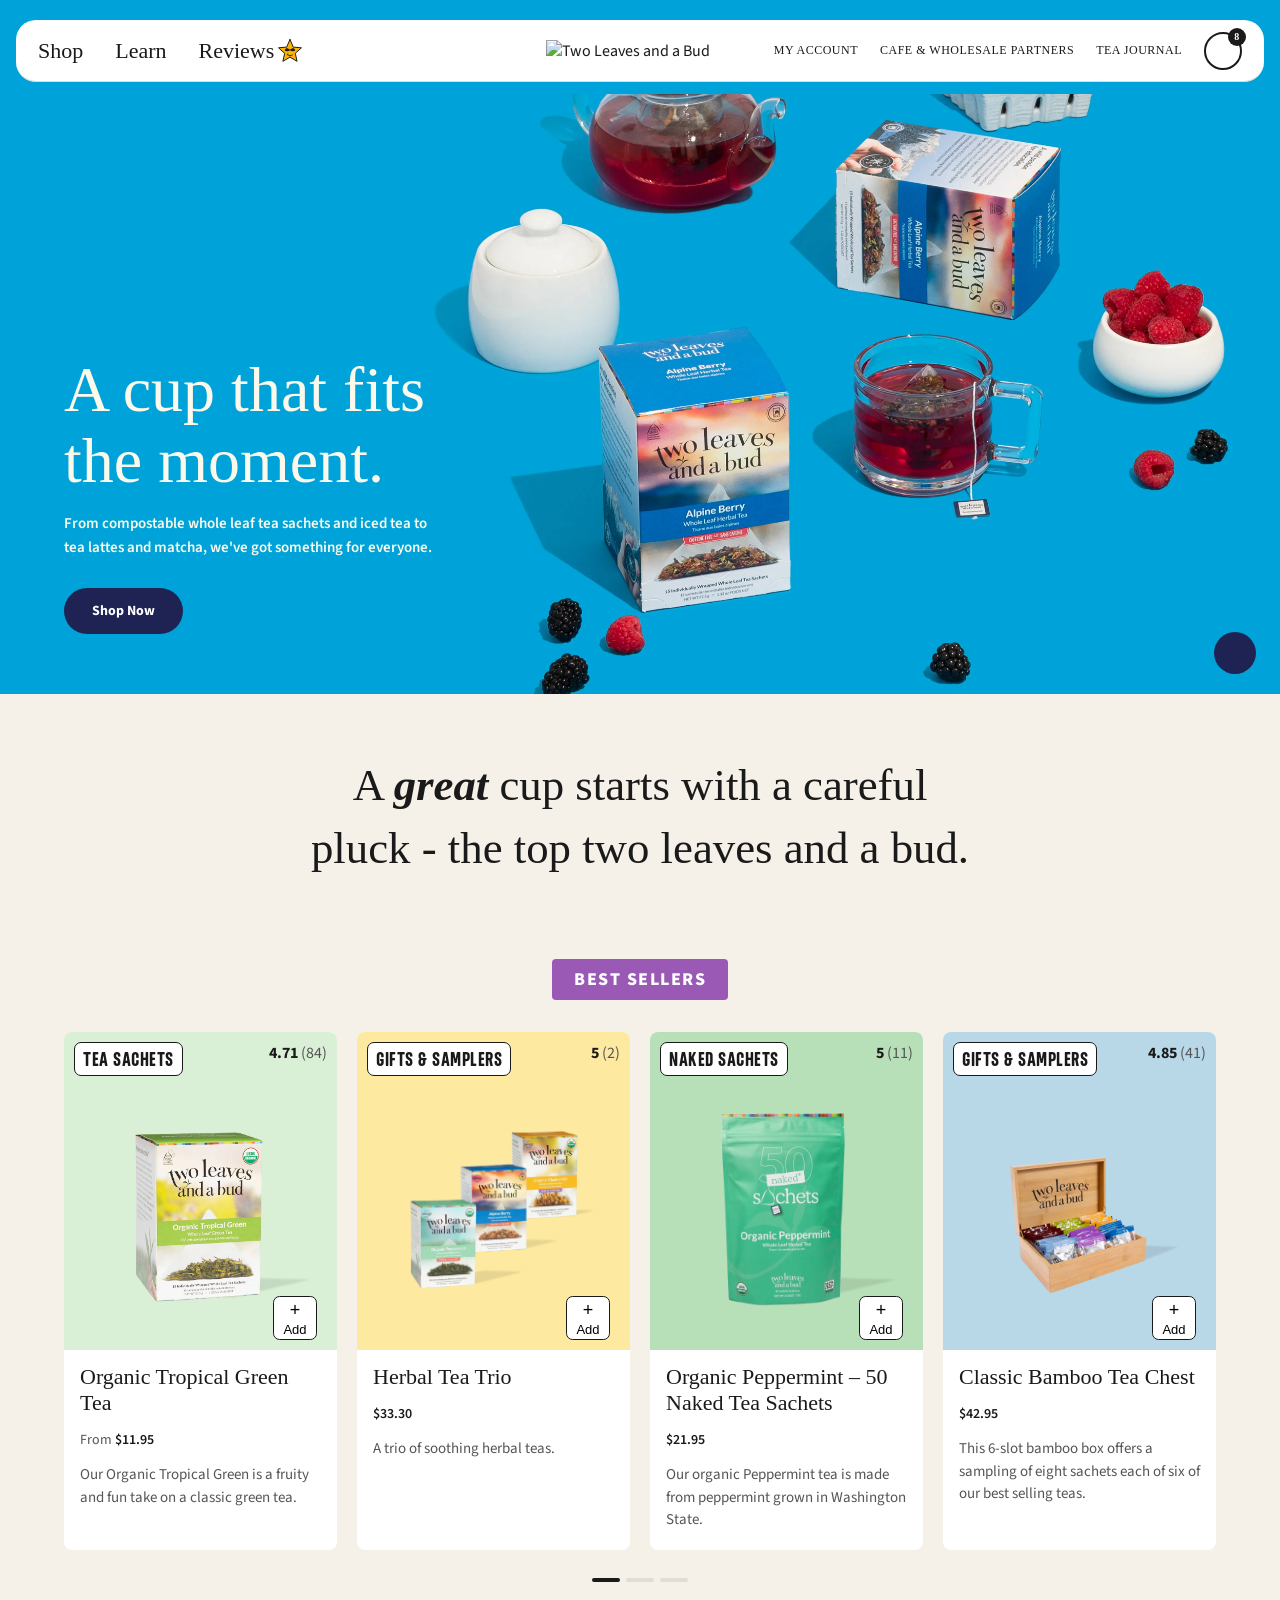
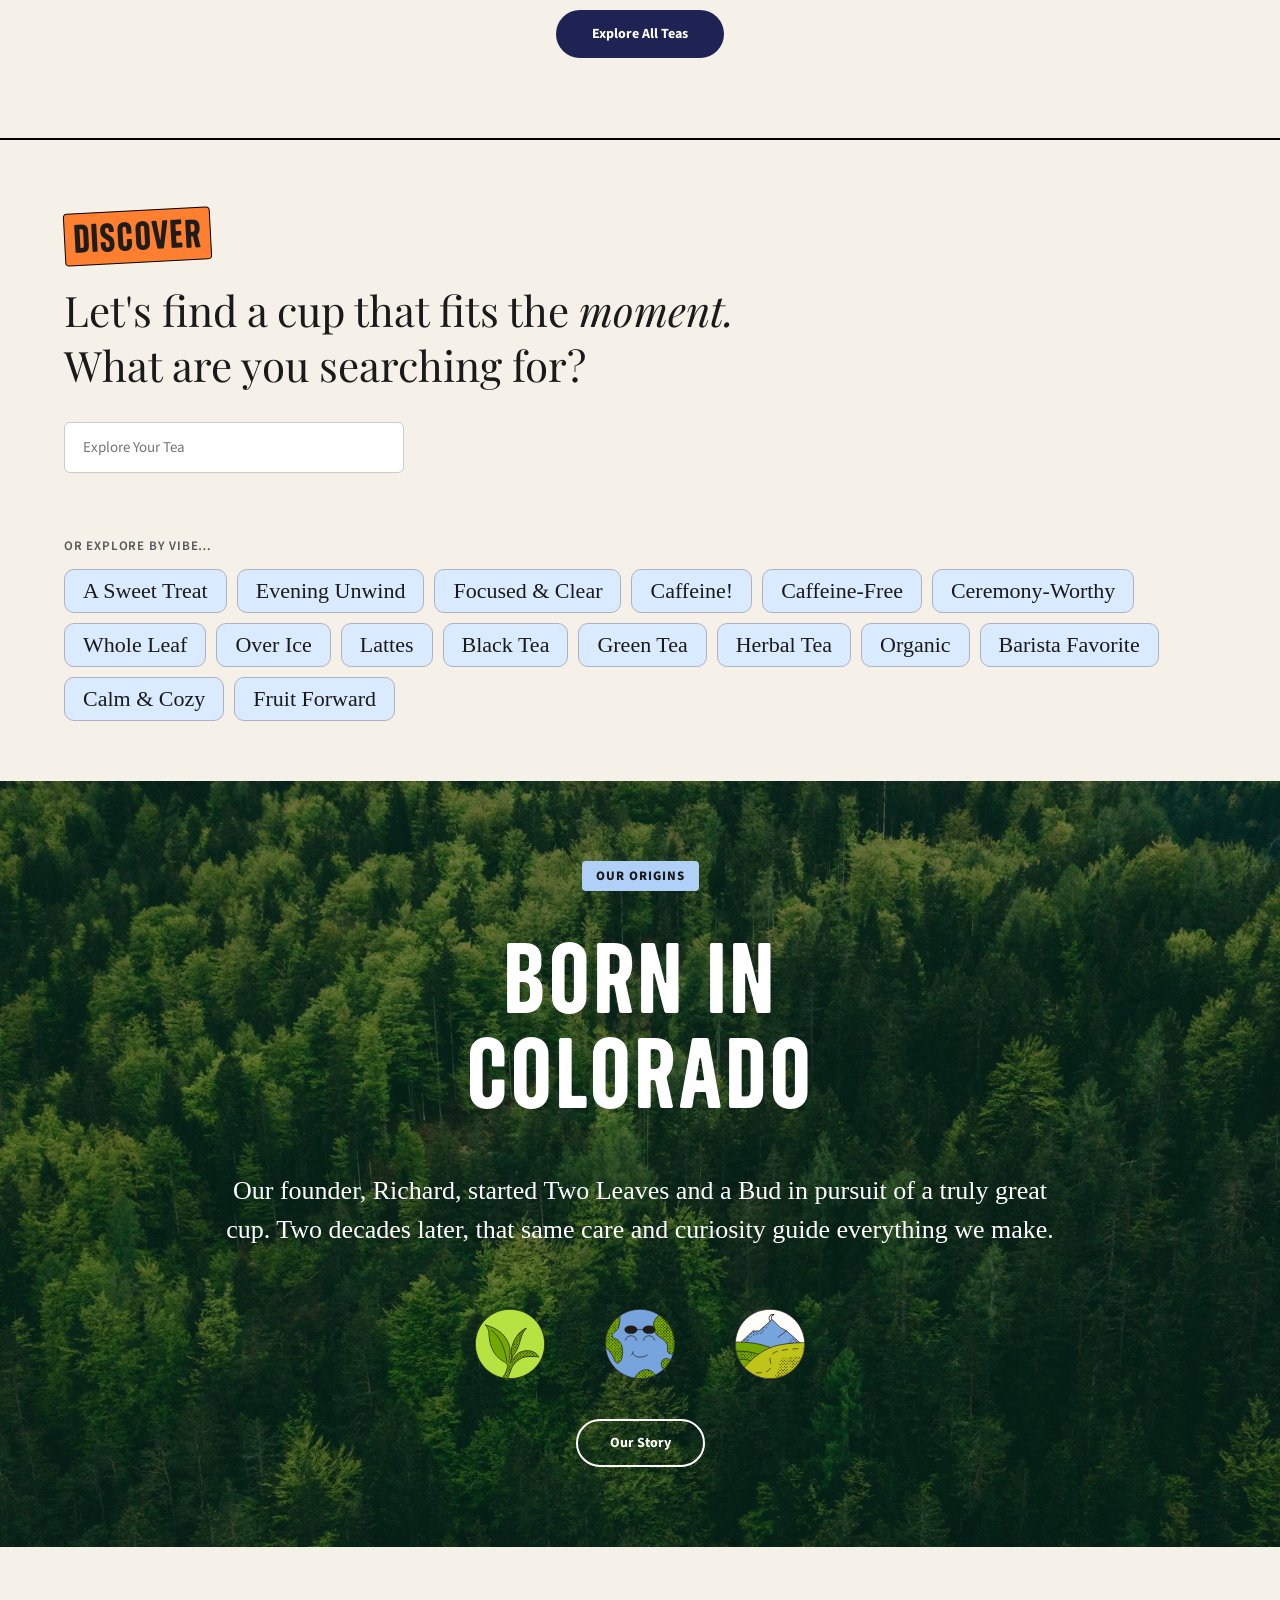
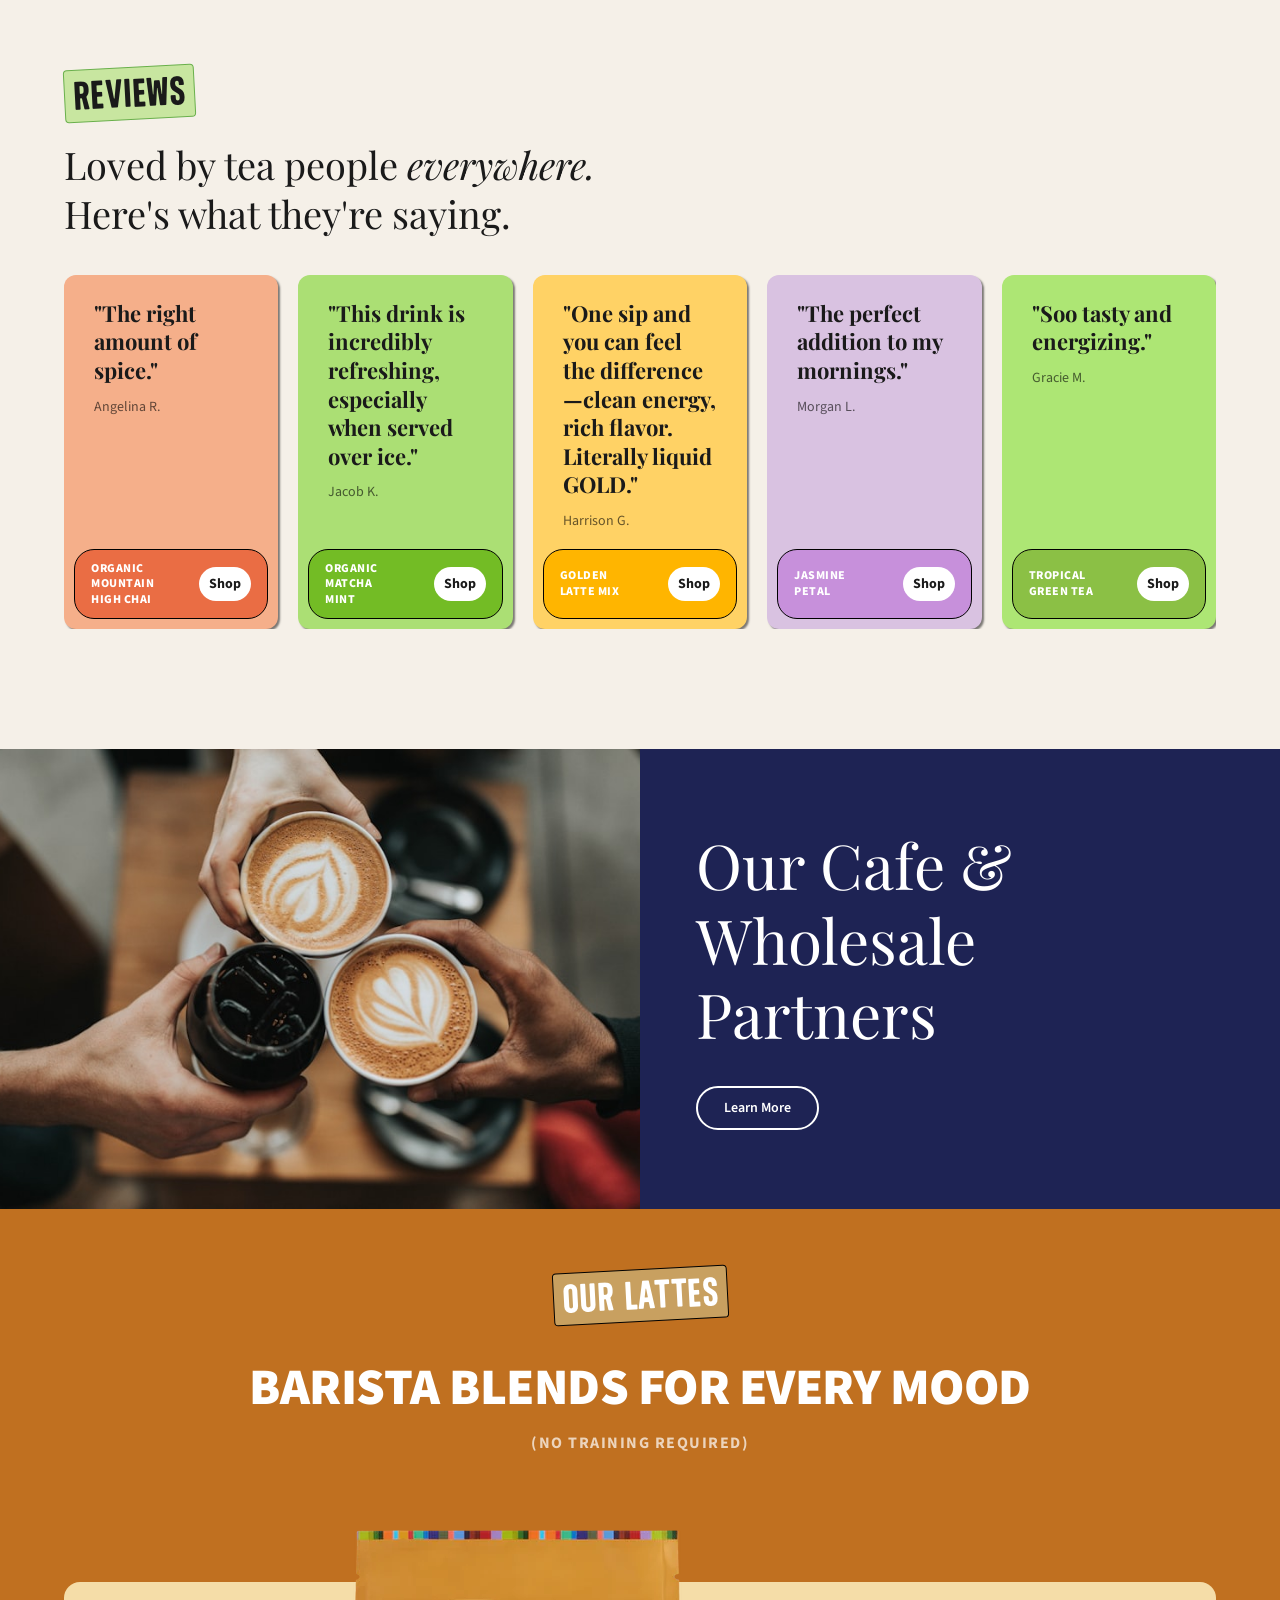
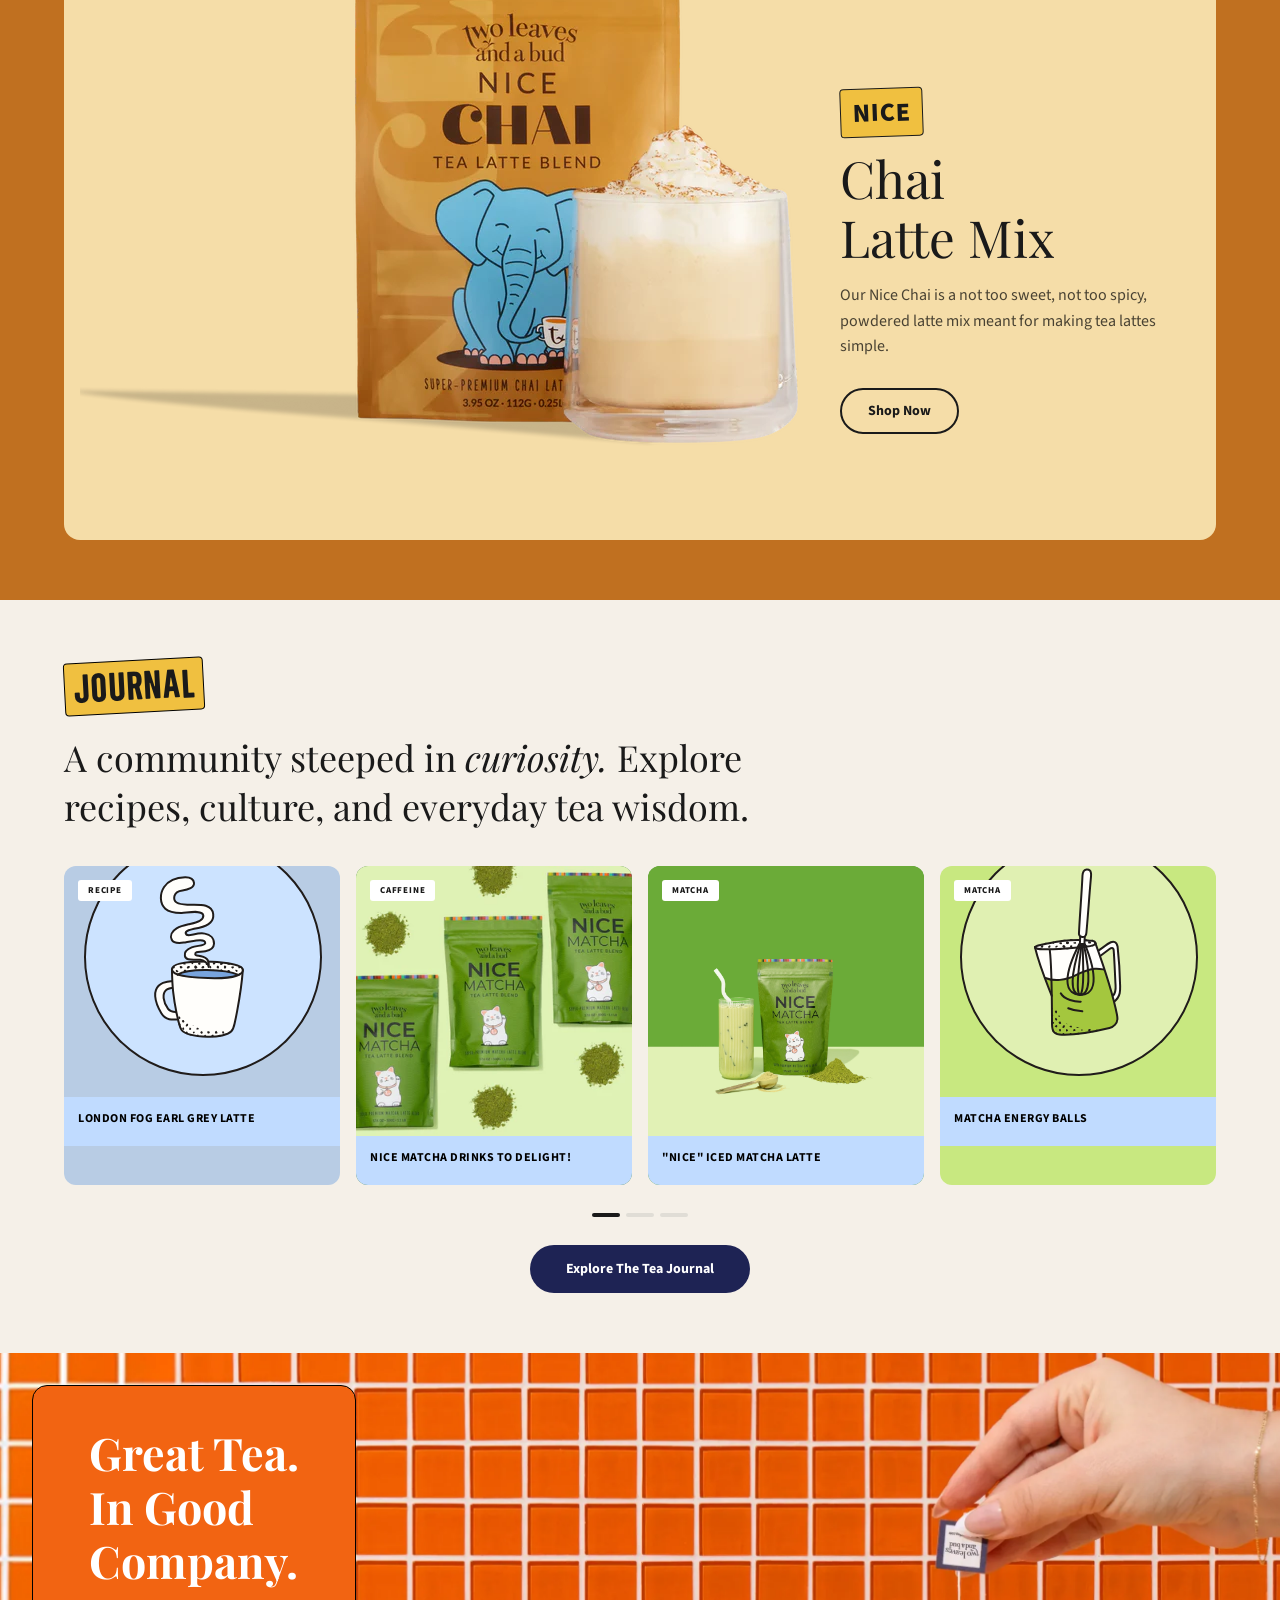
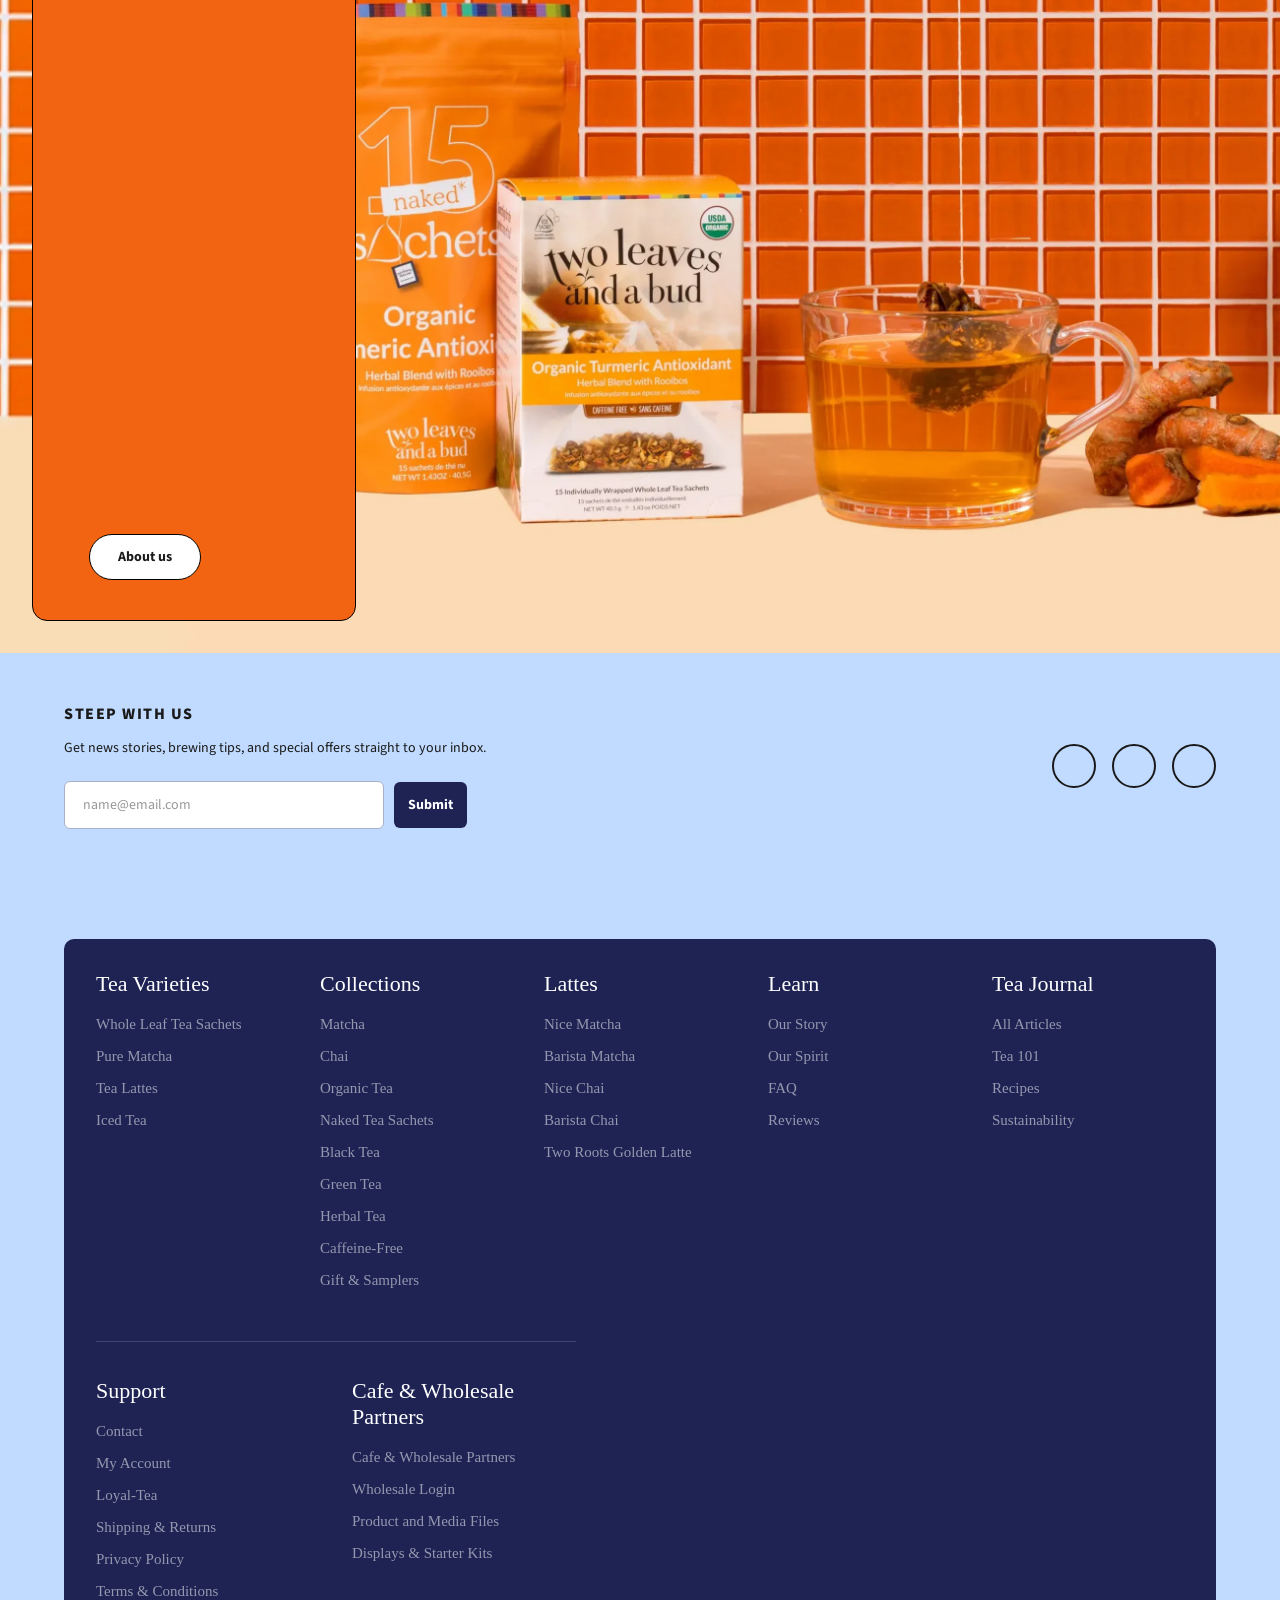
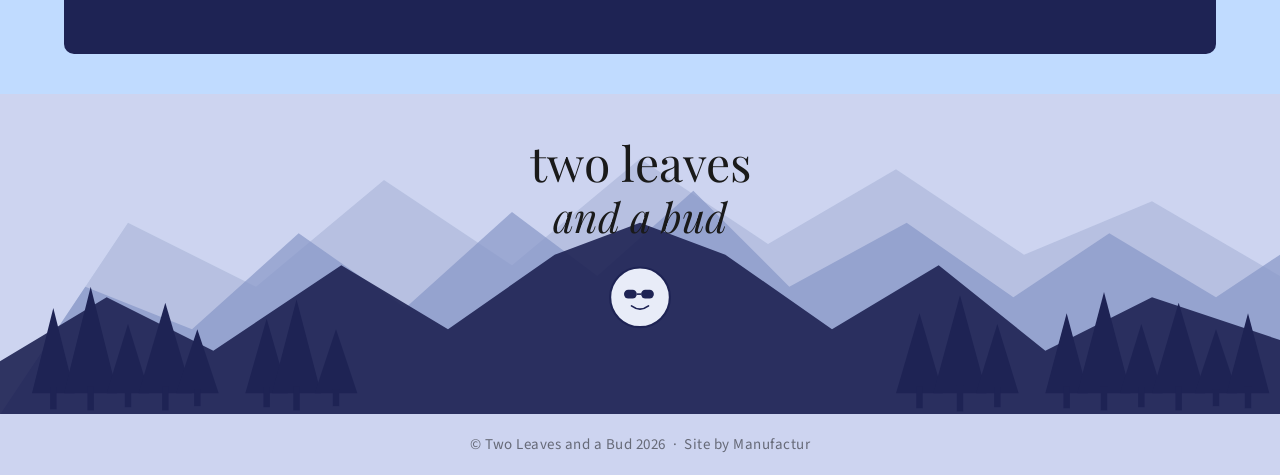
==== commit da20a426: "change in html" ====
--- a/index.html
+++ b/index.html
@@ -24,7 +24,7 @@
     <nav class="navbar">
 
        
-        <input type="checkbox" id="nav-toggle" class="nav-toggle-checkbox" aria-hidden="true">
+        <input type="checkbox" id="nav-toggle" class="nav-toggle-checkbox">
 
         <div class="navbar__inner">
 
@@ -57,8 +57,8 @@
             </div>
 
             <!-- Centered logo -->
-            <a href="#" class="navbar__logo" aria-label="Two Leaves and a Bud Home">
-                <img src="https://www.twoleavestea.com/cdn/shop/files/Twoleaves_logo.svg?v=1768205424&width=420" alt="">
+            <a href="#" class="navbar__logo">
+                <img src="https://www.twoleavestea.com/cdn/shop/files/Twoleaves_logo.svg?v=1768205424&width=420" alt="Two Leaves and a Bud">
             </a>
 
             <!-- Right nav links (desktop) -->
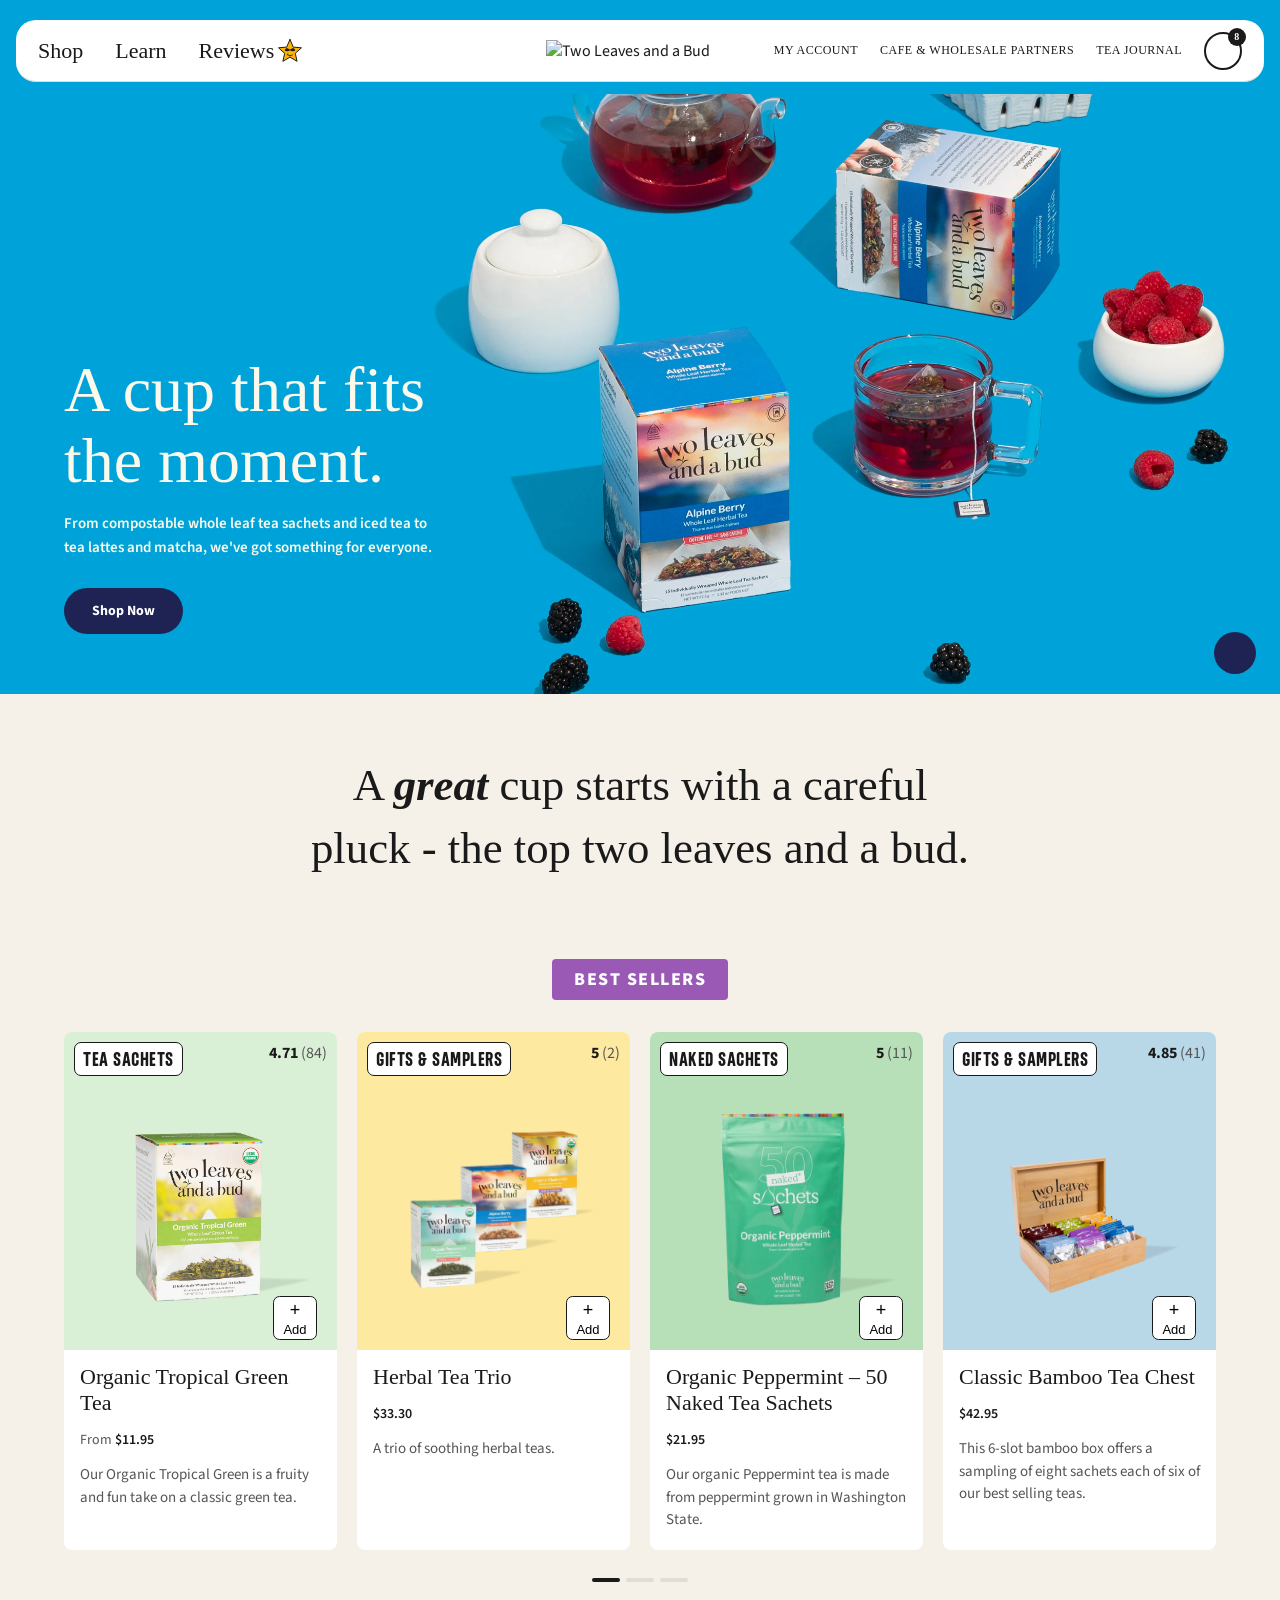
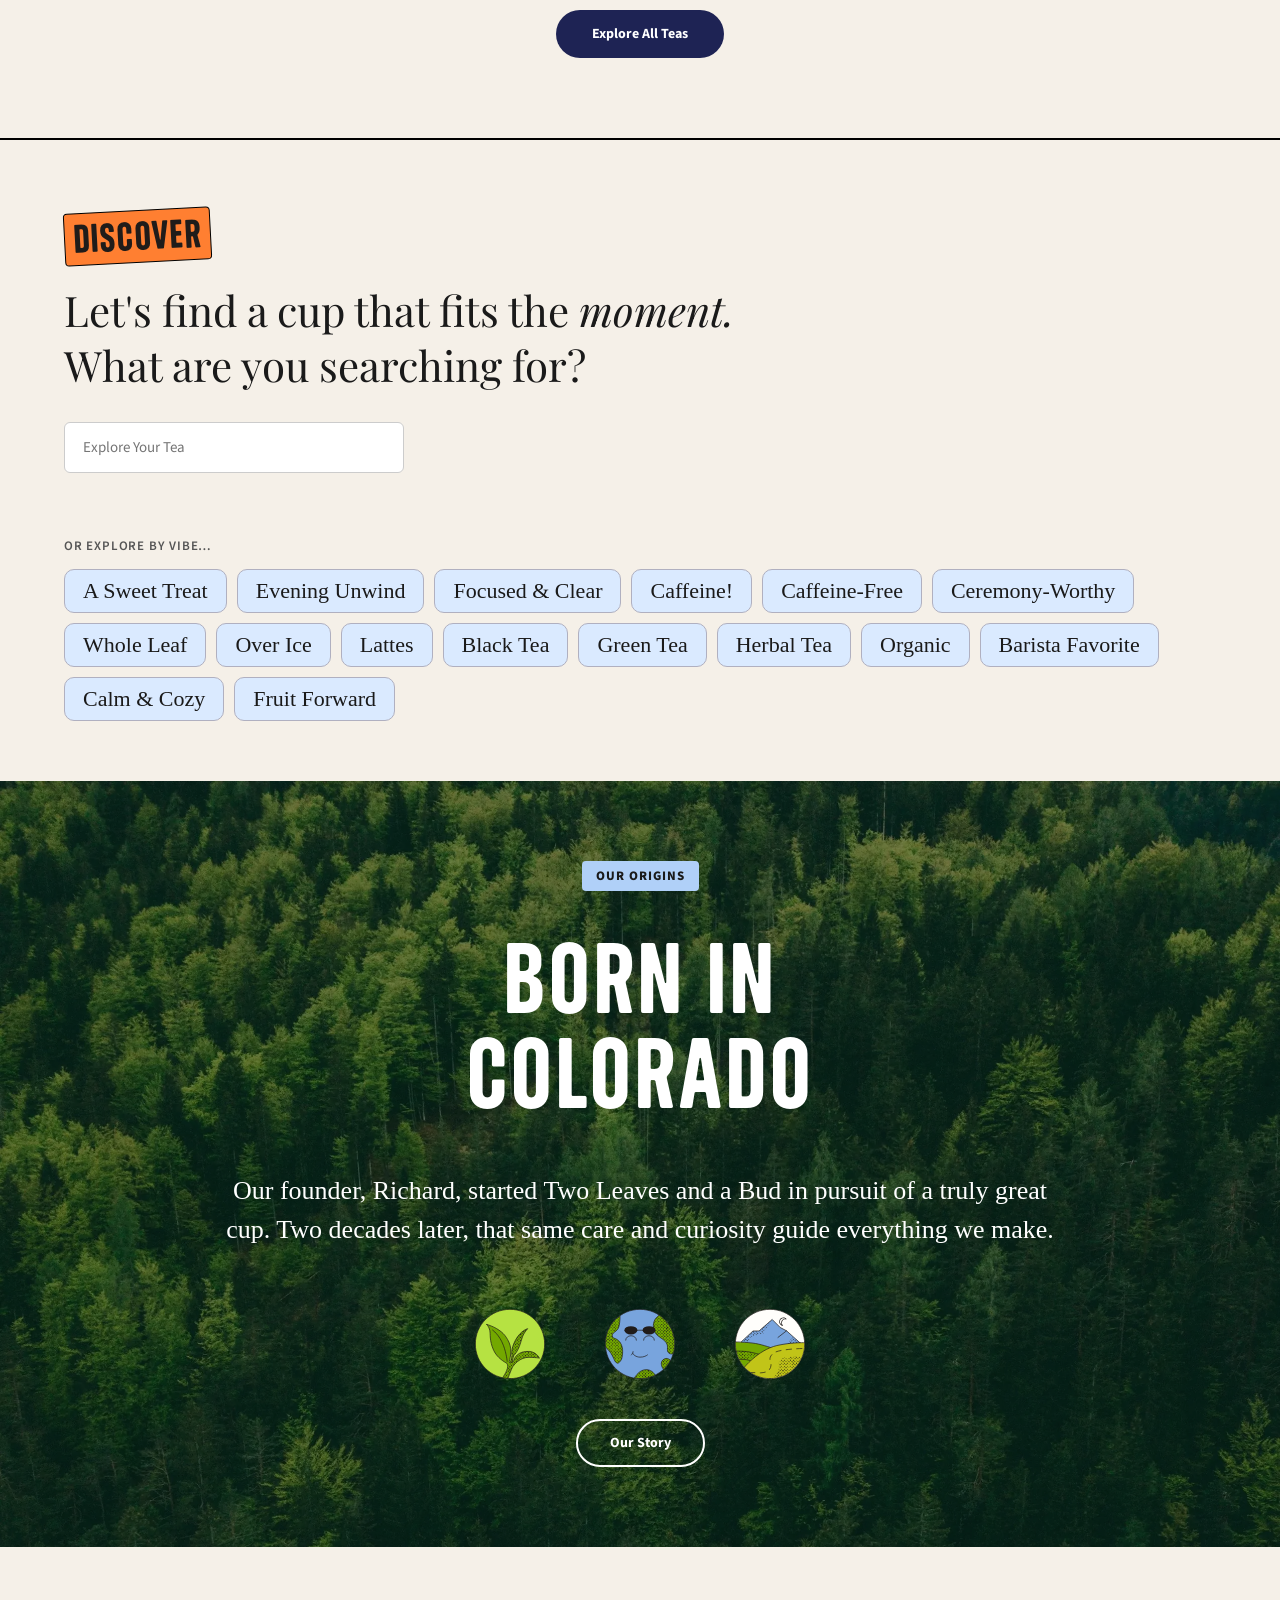
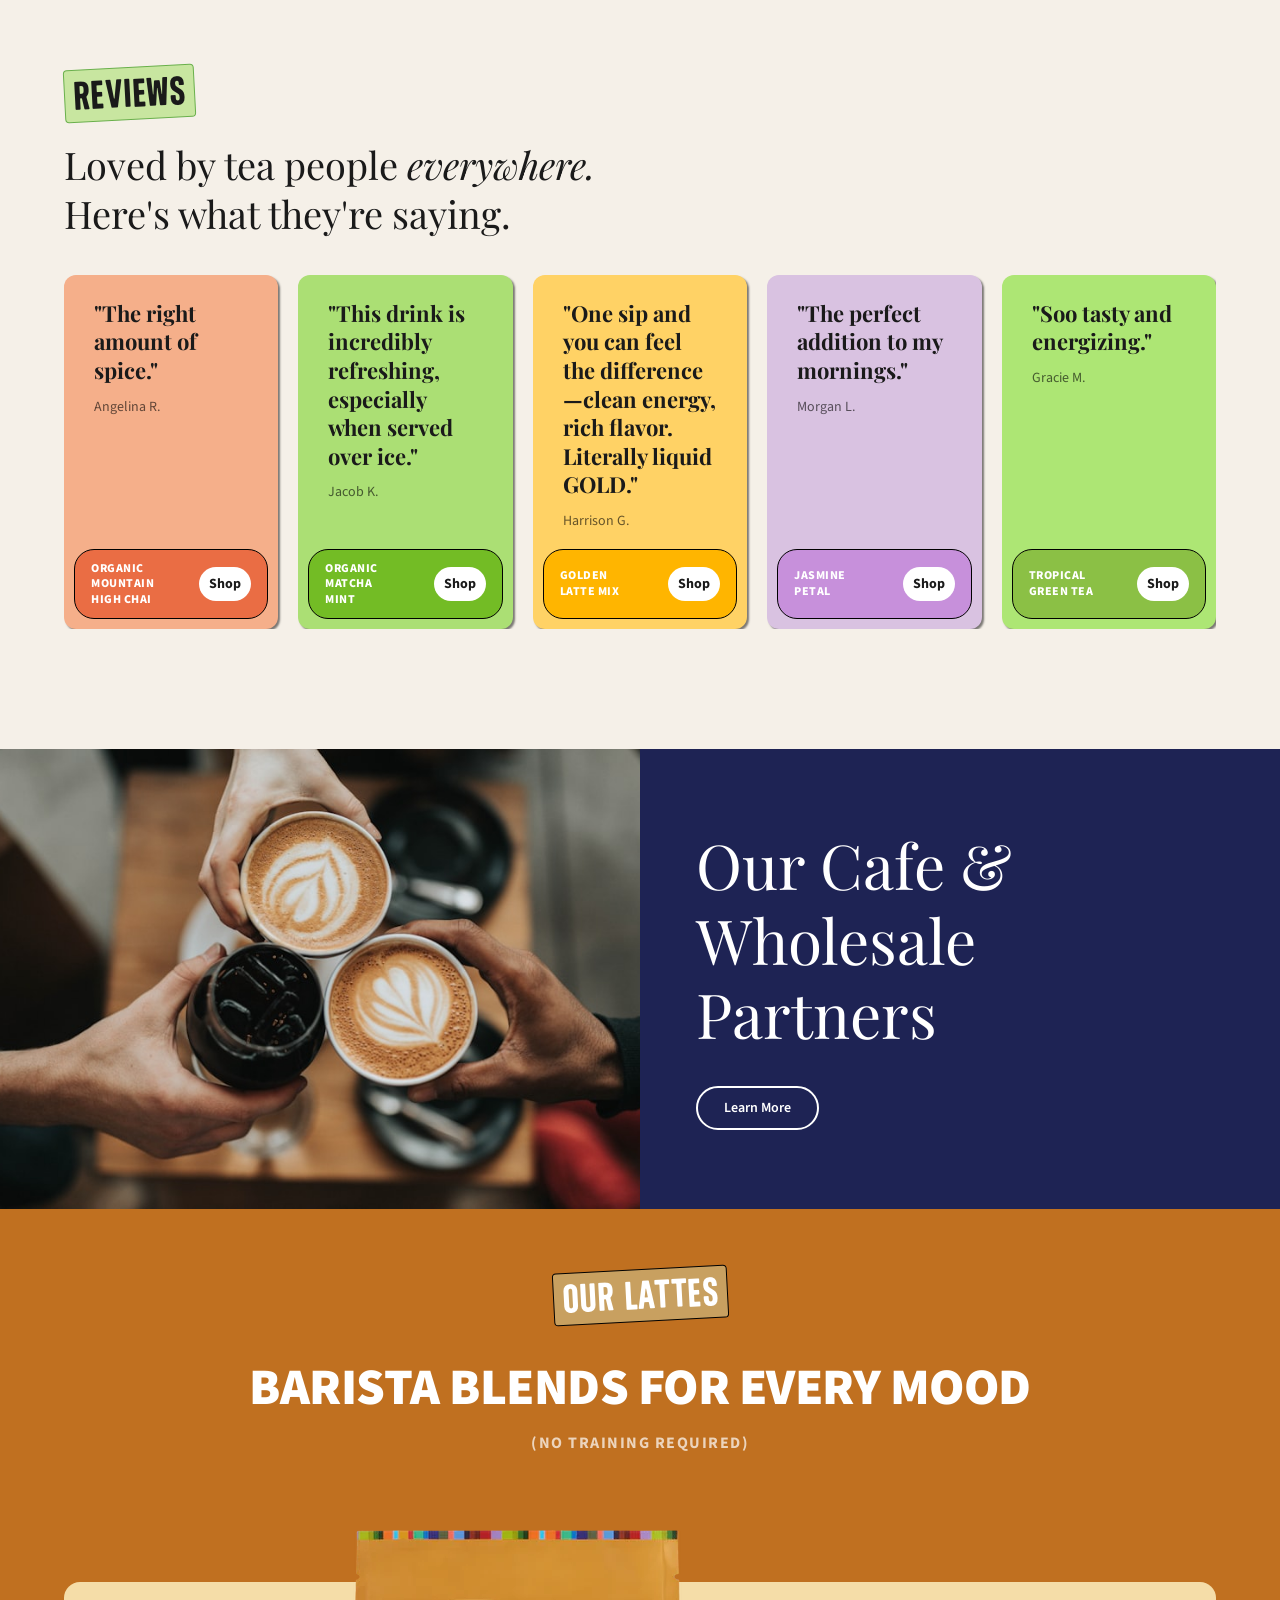
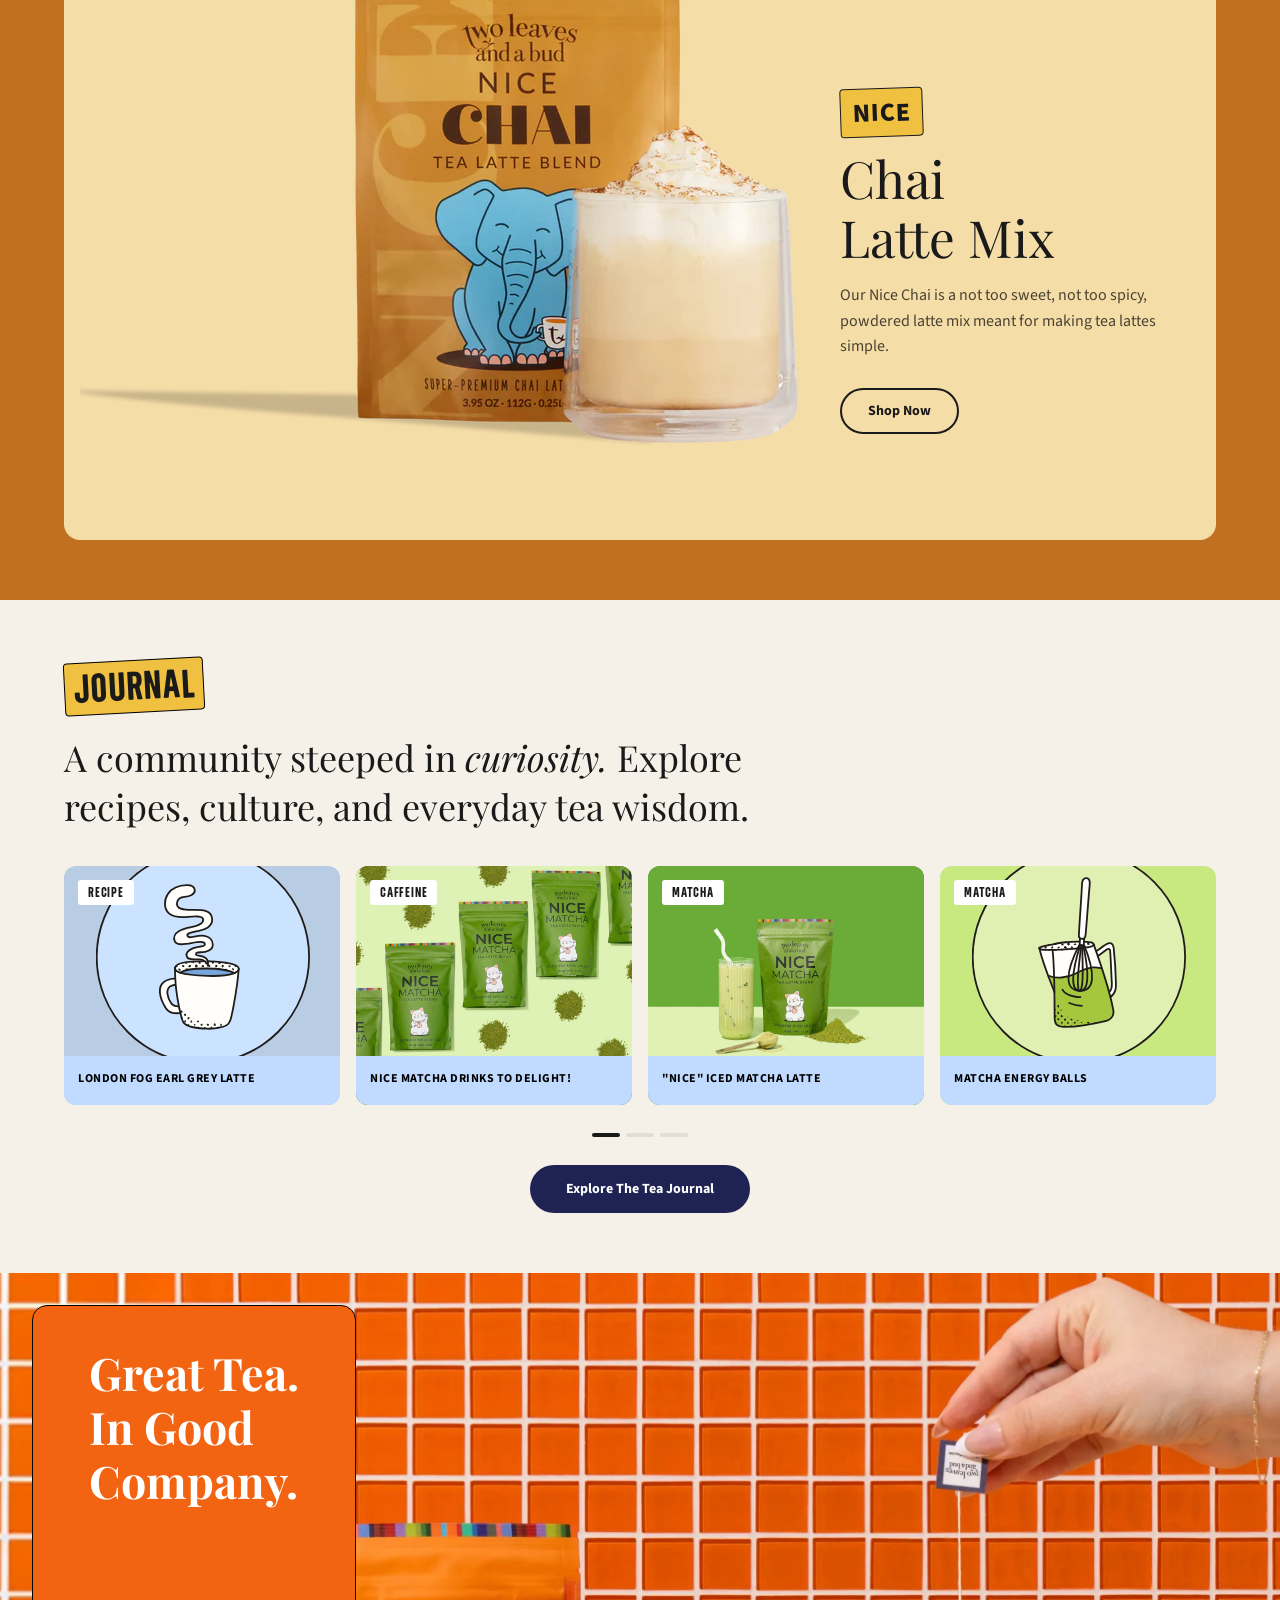
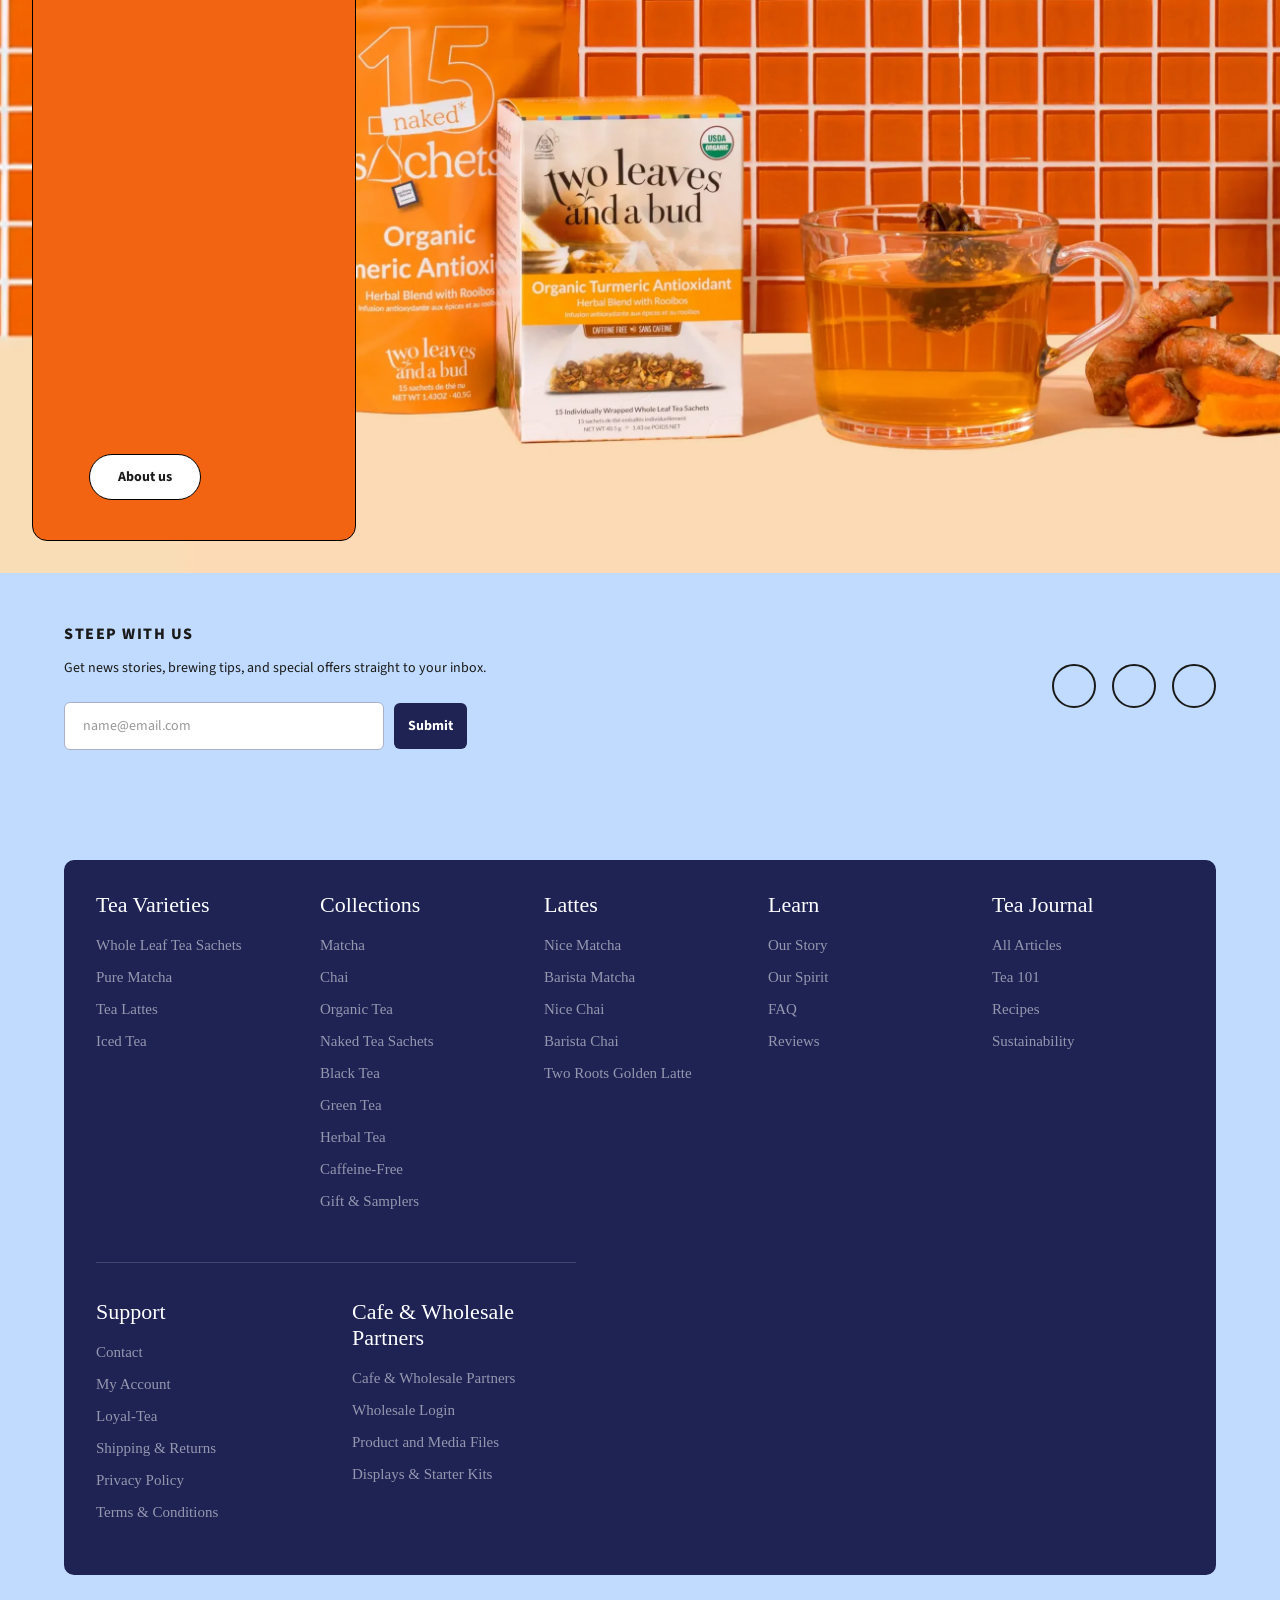
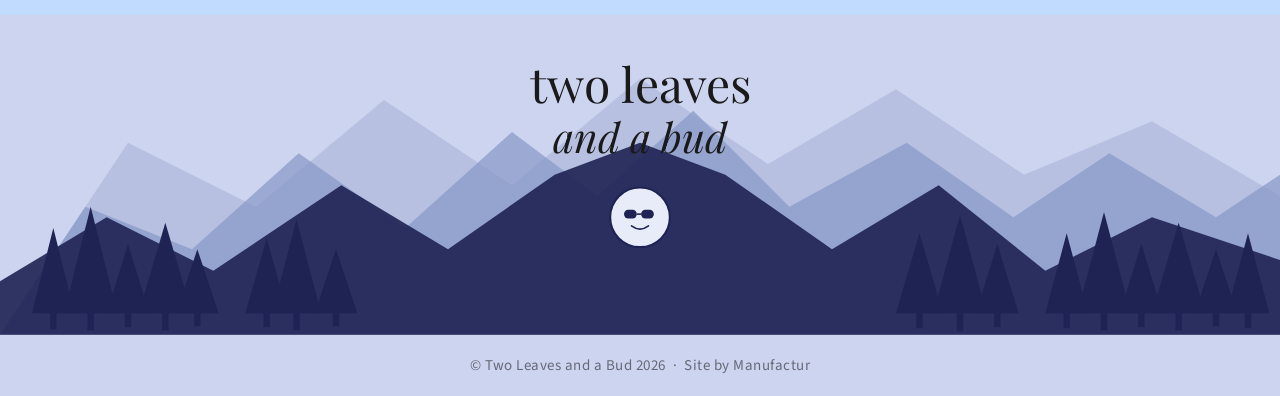
==== commit 3fb999aa: "Change in Code" ====
--- a/index.html
+++ b/index.html
@@ -441,7 +441,7 @@
                     <p class="journal-card__title">"Nice" Iced Matcha Latte</p>
                 </article>
 
-                <article class="journal-card journal-card--illus4">
+                <article class="journal-card journal-card--illus">
                     <span class="journal-card__badge">Matcha</span>
                     <div class="journal-card__img-wrap">
                         <img src="./assets/Matcha_juice.svg" alt="Matcha_juice">
--- a/style.css
+++ b/style.css
@@ -1245,6 +1245,10 @@
 }
 
 .journal-card {
+    display: flex;
+    flex-direction: column;
+    justify-content: space-between;
+
     flex: 0 0 calc(25% - 12px);
     min-width: 200px;
     border-radius: 12px;
@@ -1253,6 +1257,7 @@
     transition: transform var(--transition), box-shadow var(--transition);
     cursor: pointer;
 
+    /* height: 280px; */
     position: relative;
 }
 
@@ -1281,12 +1286,16 @@
     display: inline-block;
     background: var(--color-white);
     color: var(--color-dark);
-    font-size: 9px;
+
+    font-family: MidNight;
+    font-size: 14px;
     font-weight: 800;
+
     letter-spacing: 0.8px;
     text-transform: uppercase;
     padding: 4px 10px;
     border-radius: 3px;
+
     margin: 14px 14px 0;
     position: absolute;
     z-index: 999;
@@ -1294,29 +1303,25 @@
 
 .journal-card__img {
     width: 100%;
-    height: 30vh;
+    height: 190px;
     object-fit: cover;
     display: block;
 
     transition: all 0.3s ease;
 }
 
-.journal-card__img-wrap{
-    transform: scale(2);
+.journal-card__img-wrap {
+    transform: scale(1.8);
     transition: all 0.4s ease;
 }
 
-.journal-card__img-wrap:hover{
-   transform: scale(2.2);
-
-}
-
-.journal-card__img-wrap ~ p{
-  margin-top: 3.2rem;
+.journal-card__img-wrap:hover {
+    transform: scale(2.2);
+
 }
 
 .journal-card__img:hover {
-    transform: scale(1.05);
+    transform: scale(1.1);
 }
 
 .journal-card__img-wrap {
@@ -1333,7 +1338,6 @@
     font-weight: 700;
     text-transform: uppercase;
     letter-spacing: 0.5px;
-    line-height: 1.4;
     background-color: #C0DBFF;
     color: black;
 }
@@ -1342,6 +1346,11 @@
 .journal-card:nth-child(3) .journal-card__title {
     color: black;
 }
+
+.journal-card__img-wrap ~ .journal-card__title{
+    position: relative;
+}
+
 
 .explore-center {
     display: flex;
@@ -1366,7 +1375,7 @@
 .about-banner__overlay {
     background-color: #F26412;
     padding: 40px 56px;
-    
+
     display: flex;
     flex-direction: column;
     justify-content: space-between;
--- a/mediaQuery.css
+++ b/mediaQuery.css
@@ -9,6 +9,7 @@
         font-size: 17px;
     }
 
+
     .navbar__logo img {
         width: 80%;
     }
@@ -26,13 +27,52 @@
         flex: 0 0 calc(33% - 14px);
     }
 
+    .journal-card {
+        display: flex;
+        flex-direction: column;
+        justify-content: space-between;
+
+        flex: 0 0 calc(25% - 12px);
+        min-width: 200px;
+        border-radius: 12px;
+        overflow: hidden;
+        scroll-snap-align: start;
+        transition: transform var(--transition), box-shadow var(--transition);
+        cursor: pointer;
+
+        /* height: 280px; */
+        position: relative;
+    }
+
+
+    .journal-card__img {
+        width: 100%;
+        height: 190px;
+        object-fit: cover;
+        display: block;
+
+        transition: all 0.3s ease;
+    }
+
+    .journal-card__img-wrap {
+        transform: scale(1.8);
+        transition: all 0.4s ease;
+    }
+
+
+    .journal-card__img-wrap {
+        height: 100px;
+        display: flex;
+        align-items: center;
+        justify-content: center;
+    }
+
+
+
     .footer-links {
         grid-template-columns: repeat(4, 1fr);
     }
 
-    .journal-card {
-        flex: 0 0 calc(33% - 11px);
-    }
 
     .review-card {
         flex: 0 0 calc(33% - 11px);
@@ -50,13 +90,6 @@
 
 @media (max-width: 992px) {
 
-    /* Navbar: hide right links text, keep cart */
-    /* .navbar__right a:not(.cart-btn) {
-        display: none;
-    } */
-
-
-
     .hamburger-btn {
         display: flex;
         padding: 0rem 0rem 0rem 0rem;
@@ -66,33 +99,22 @@
         display: none;
     }
 
+    .navbar__logo {
+        margin-left: 0;
+    }
+
     .navbar__right {
         display: none;
     }
 
     .navbar__inner {
+        padding: 0 44px;
         justify-content: space-between;
     }
 
 
-
     .navbar__inner .cart-inline {
         display: flex;
-    }
-
-
-    .navbar__logo {
-        left: 10%;
-        /* transform: translateX(-50%); */
-    }
-
-    .navbar__logo span {
-        font-size: 15px;
-    }
-
-
-    .navbar__inner {
-        padding: 0 16px;
     }
 
 
@@ -108,9 +130,11 @@
         flex: 0 0 calc(50% - 8px);
     }
 
-    .journal-card__img-wrap~p {
-        margin-top: 6.3rem;
-    }
+    .journal-card__img-wrap {
+        transform: scale(2);
+        padding-top: 1.5rem;
+    }
+
 
     .cafe {
         grid-template-columns: 1fr;
@@ -174,6 +198,10 @@
         display: flex;
     }
 
+    .navbar__inner {
+        padding: 0 44px;
+    }
+
     .navbar__left {
         display: none;
     }
@@ -191,20 +219,6 @@
         display: flex;
     }
 
-    .navbar__logo {
-        font-size: 18px;
-        left: 50%;
-        transform: translateX(-50%);
-    }
-
-    .navbar__logo span {
-        font-size: 15px;
-    }
-
-
-    .navbar__inner {
-        padding: 0 16px;
-    }
 
     /* Hero */
     .hero {
@@ -240,14 +254,31 @@
         display: none;
     }
 
+    .latte-card {
+        display: flex;
+        justify-content: space-between;
+    }
+
+
     /* Journal */
     .journal-card {
         flex: 0 0 calc(70% - 8px);
     }
 
+    .about-banner__overlay {
+        padding: 40px 10px;
+    }
+
+    .about-banner__overlay {
+
+        padding: 40px 40px;
+        justify-content: space-between;
+        gap: 0rem;
+    }
+
     /* Footer */
     .footer-links {
-        grid-template-columns: repeat(2, 1fr);
+        grid-template-columns: repeat(3, 1fr);
     }
 
     .newsletter__form {
@@ -271,7 +302,7 @@
 @media (max-width: 576px) {
 
     .navbar__inner {
-        padding: 0 32px;
+        padding: 0 22px;
     }
 
     .product-card {
@@ -286,12 +317,26 @@
         flex: 0 0 85%;
     }
 
+
     .discover__heading {
-        font-size: 26px;
+        font-size: 22px;
+        line-height: 2.1rem;
+        letter-spacing: 1px;
     }
 
     .search-box {
         width: 100%;
+    }
+
+    .vibe-tags {
+        display: grid;
+        grid-template-columns: 1fr 1fr;
+        align-items: center;
+    }
+
+    .vibe-tag {
+        padding: 8px 12px 8px 20px;
+        font-size: 16px;
     }
 
     .origins {
@@ -334,6 +379,23 @@
         justify-content: space-between;
     }
 
+
+    .latte-card__img-wrap img {
+        position: relative;
+        bottom: 4.5rem;
+        right: 4.5rem;
+        height: fit-content;
+        width: auto;
+        object-fit: contain;
+        overflow: hidden;
+    }
+
+
+    .latte-card__body {
+        padding: 30px 40px;
+    }
+
+
     .carousel-nav--next {
         right: -10px;
     }
@@ -394,6 +456,7 @@
         font-size: 28px;
     }
 
+
     .footer-links {
         grid-template-columns: 1fr;
         gap: 20px;
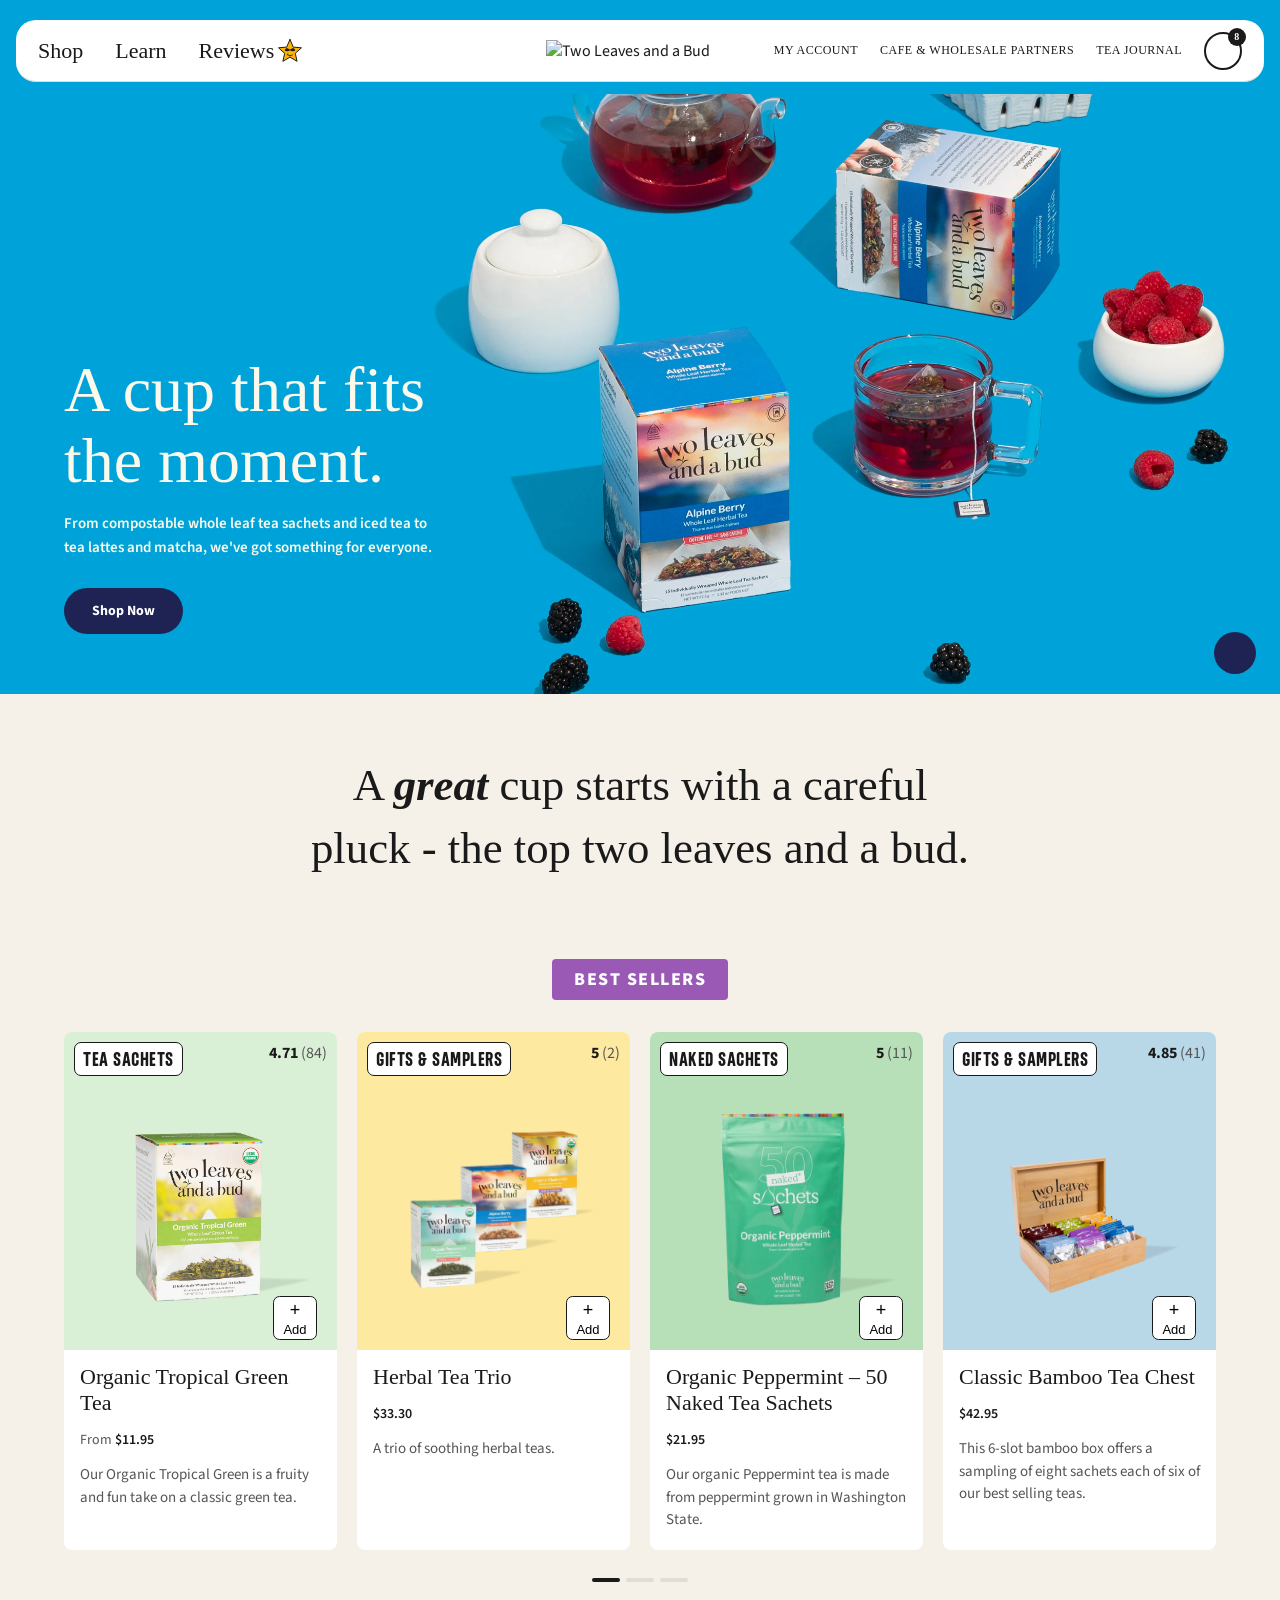
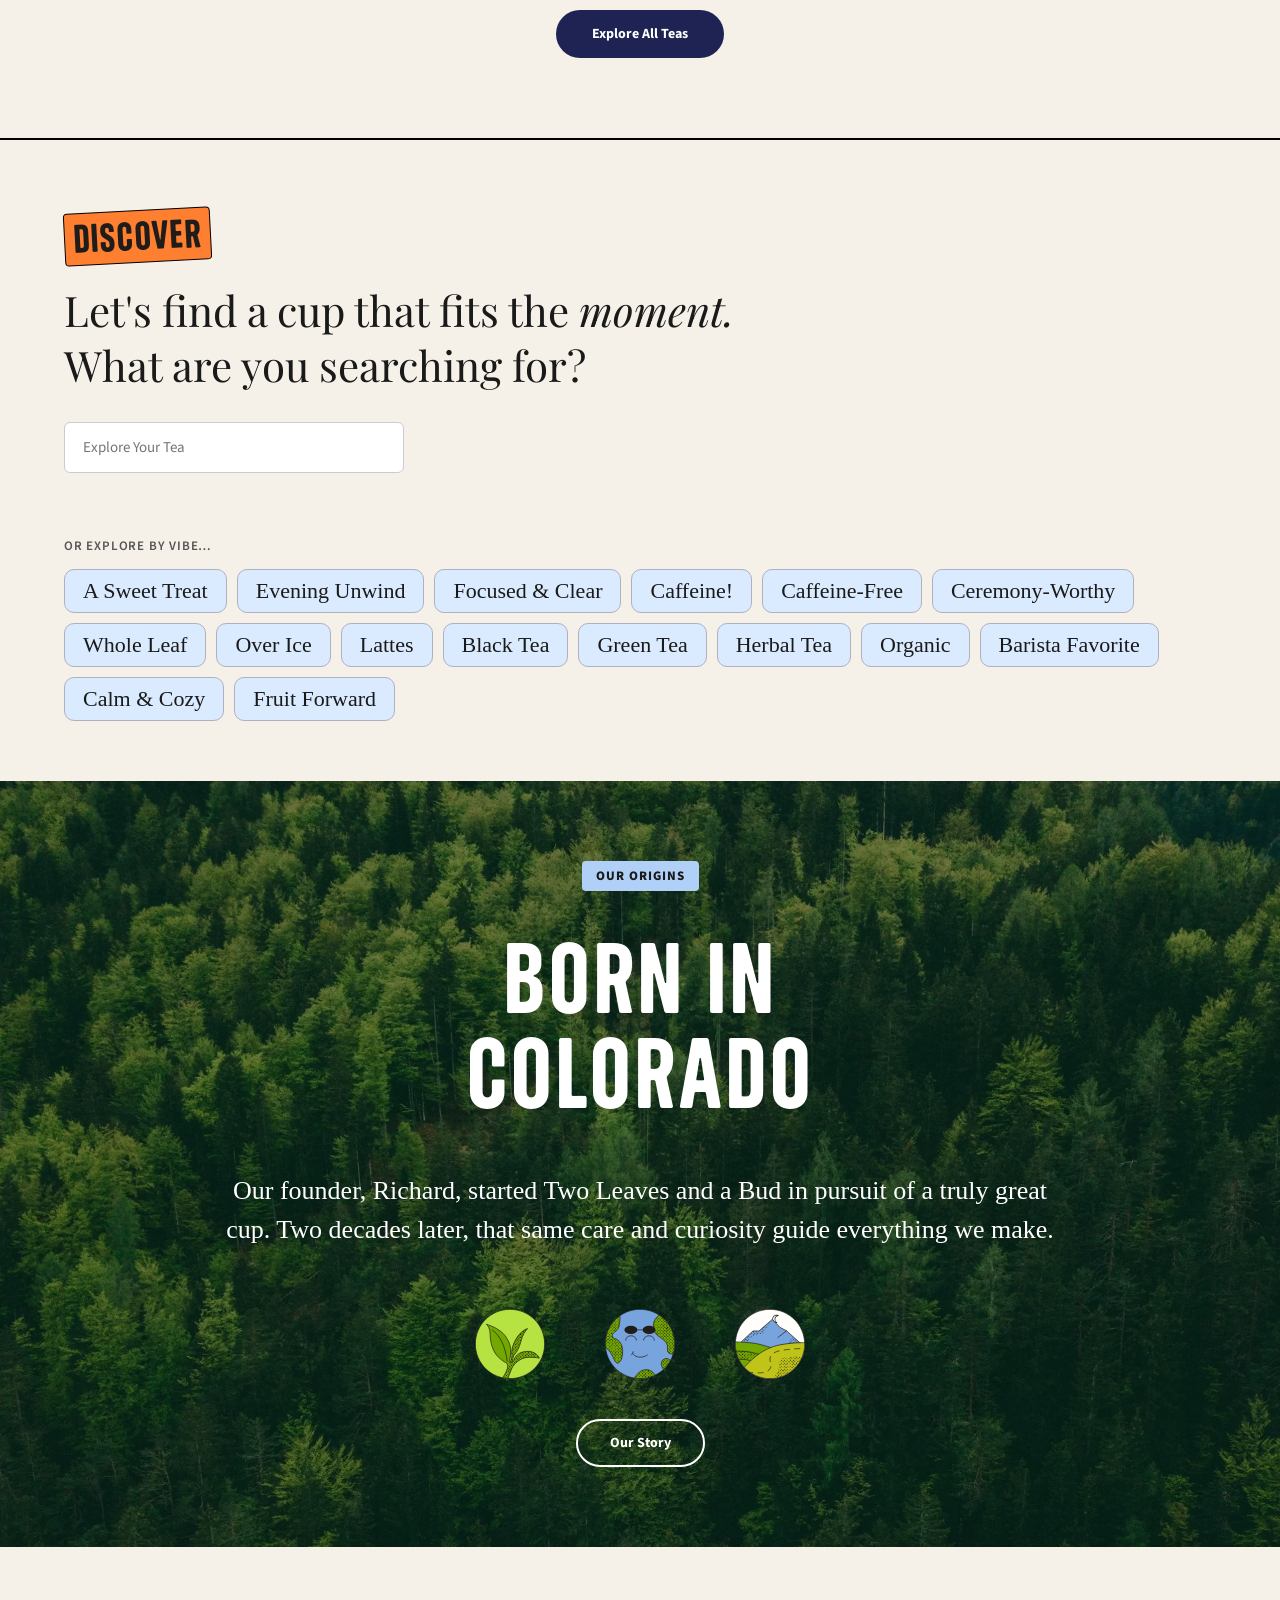
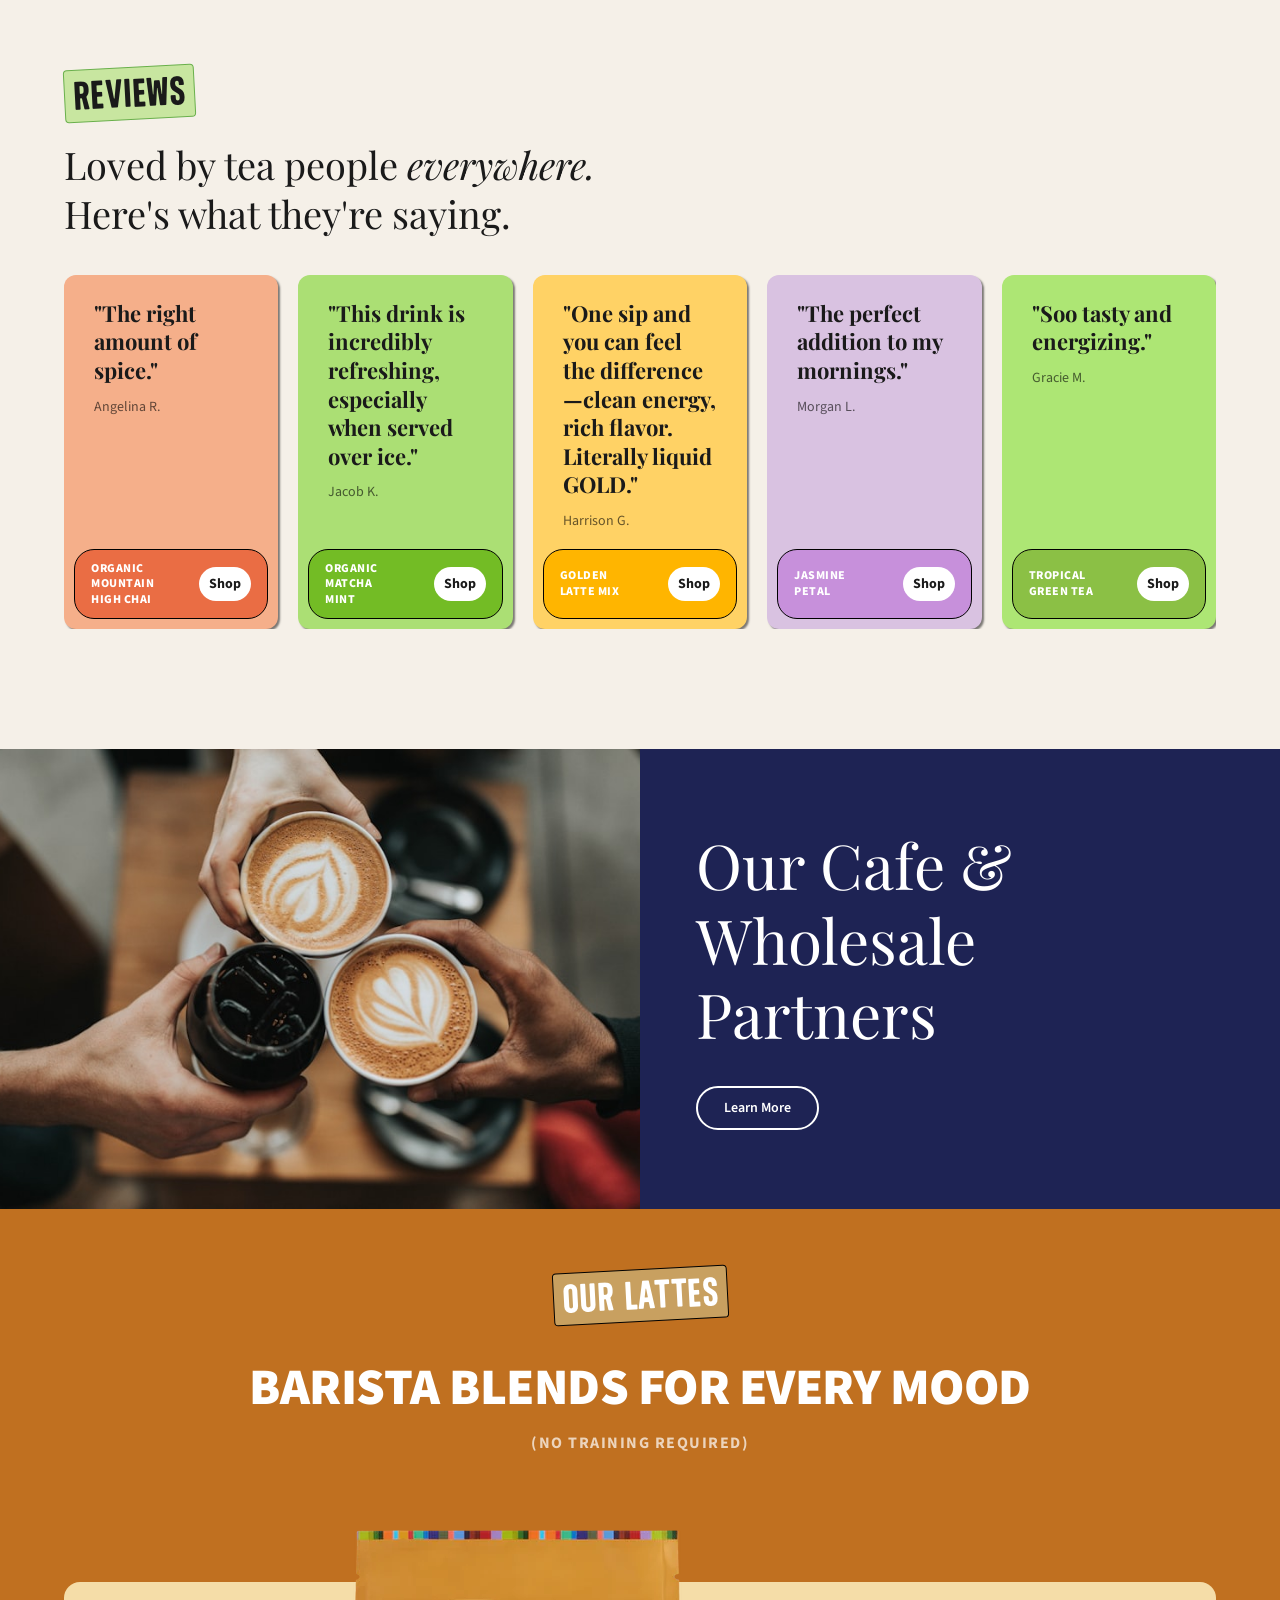
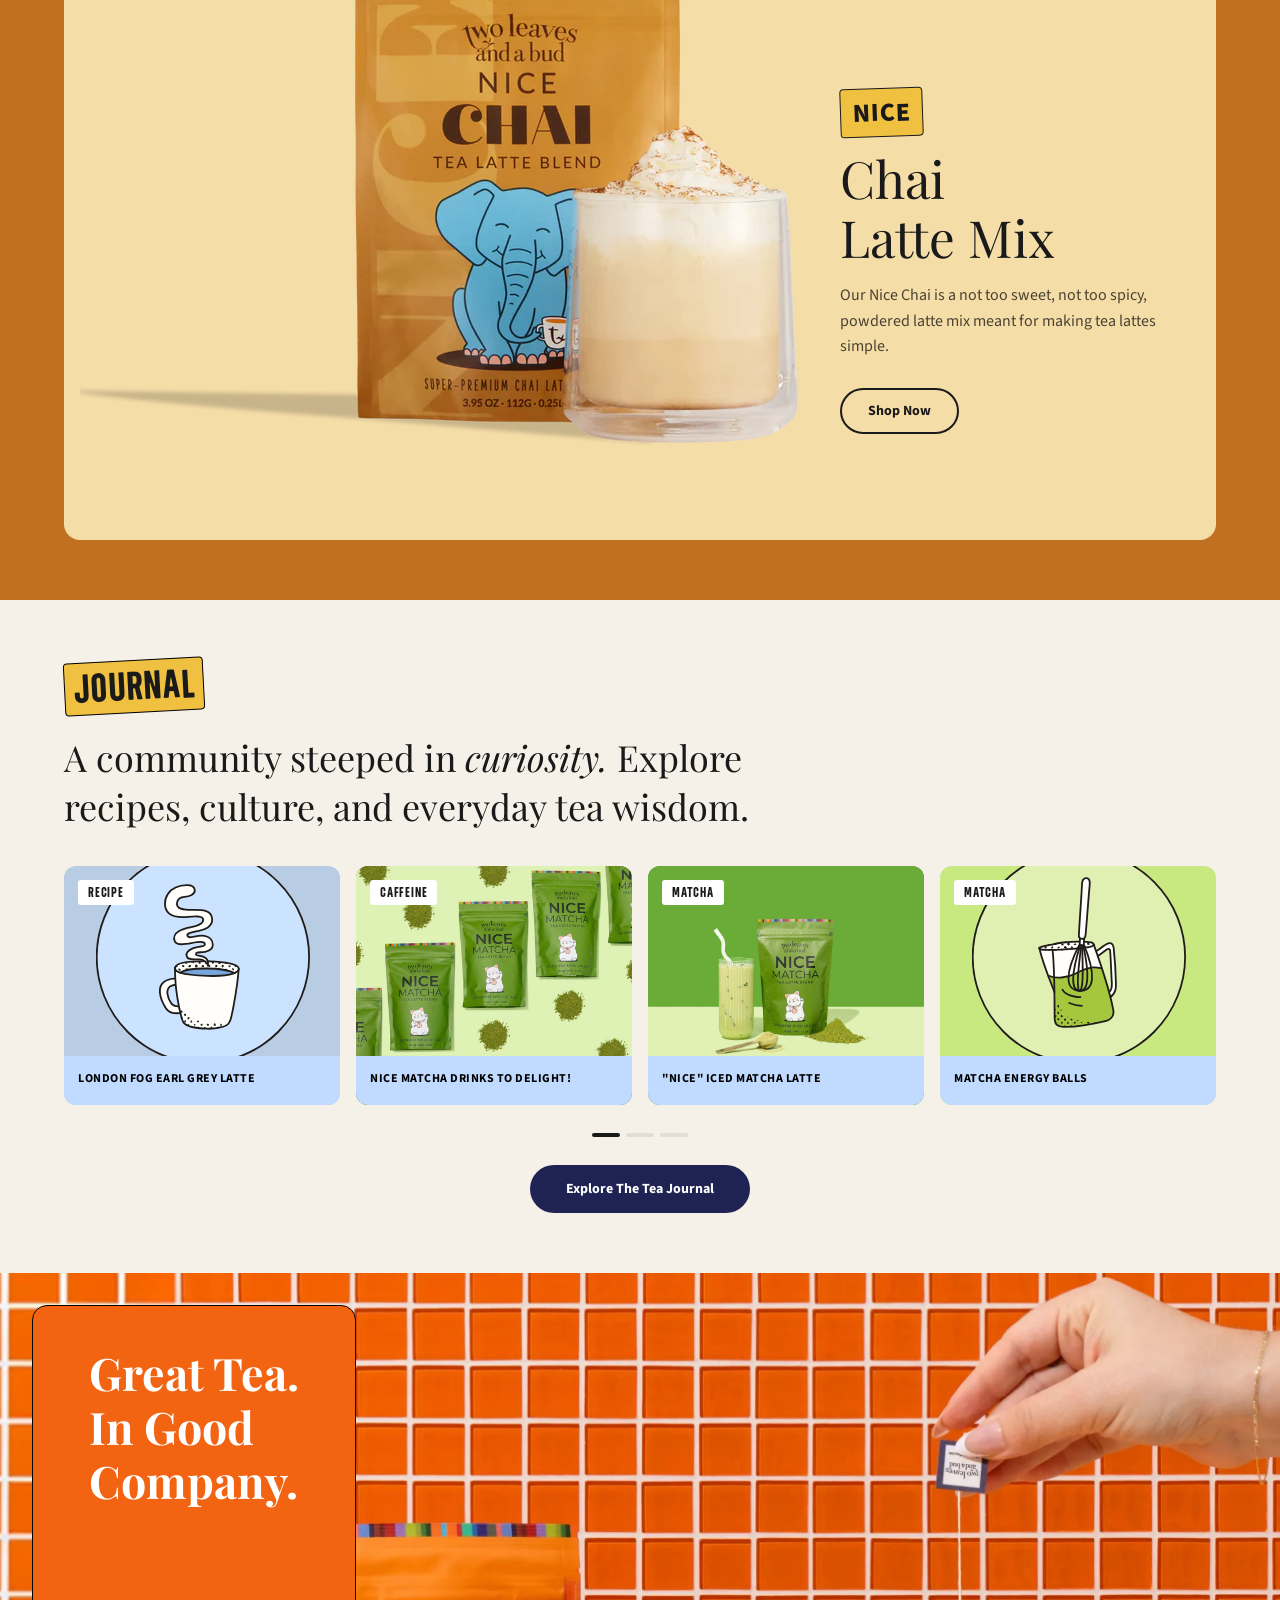
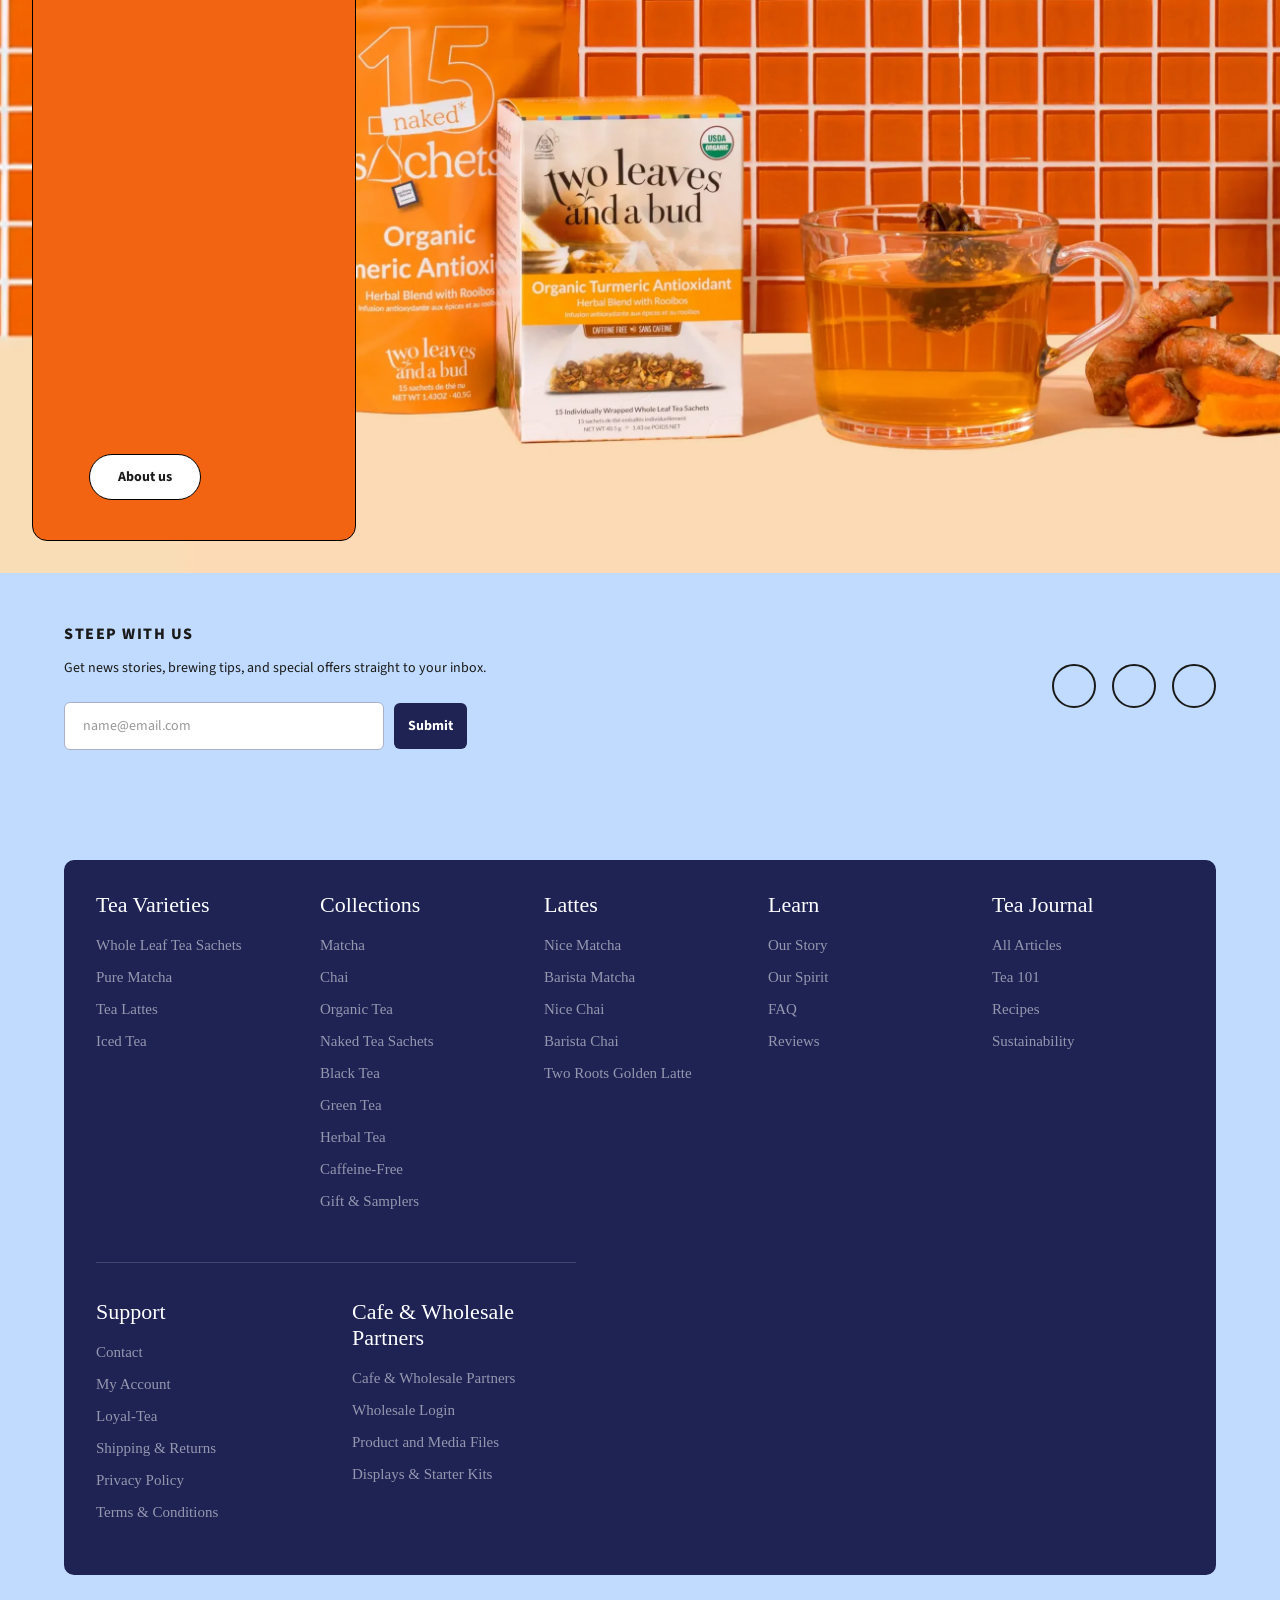
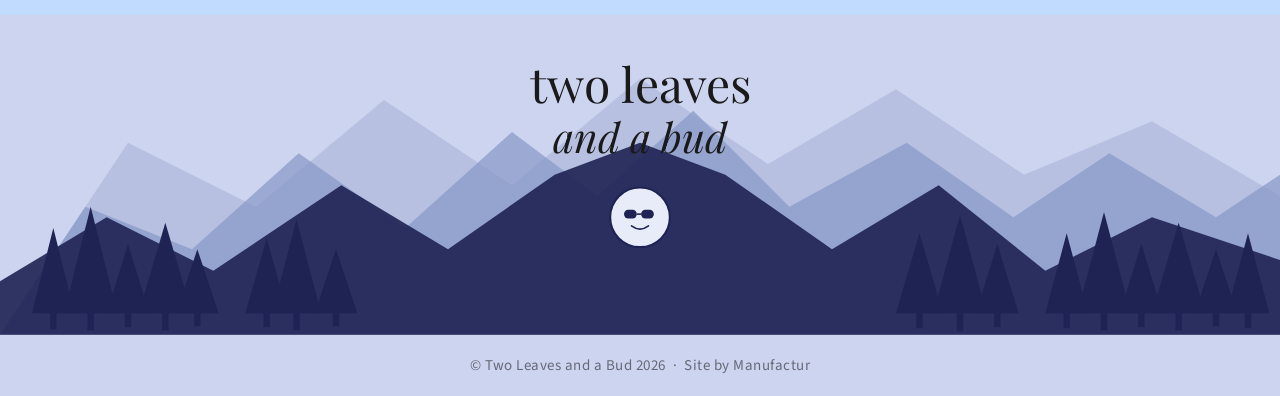
==== commit 971a20cd: "Change in html" ====
--- a/index.html
+++ b/index.html
@@ -30,9 +30,9 @@
 
             <!-- Left nav links -->
             <div class="navbar__left">
-                <a href="#" class="nav-link">Shop <i class="ri-arrow-down-s-line"></i></a>
-                <a href="#" class="nav-link">Learn <i class="ri-arrow-down-s-line"></i></a>
-                <a href="#" class="nav-link nav-link--star">Reviews <svg width="24" height="23" viewBox="0 0 24 23"
+                <a href="#shop" class="nav-link">Shop <i class="ri-arrow-down-s-line"></i></a>
+                <a href="#learn" class="nav-link">Learn <i class="ri-arrow-down-s-line"></i></a>
+                <a href="#reviews" class="nav-link nav-link--star">Reviews <svg width="24" height="23" viewBox="0 0 24 23"
                         fill="none" xmlns="http://www.w3.org/2000/svg" data-acsb-hidden="true" role="presentation">
                         <path
                             d="M11.9812 0.5L15.2477 8.06787L23.457 8.83867L17.269 14.2882L19.0747 22.3304L11.9812 18.1314L4.88764 22.3304L6.68798 14.2882L0.5 8.83867L8.70931 8.06787L11.9812 0.5Z"
@@ -63,9 +63,9 @@
 
             <!-- Right nav links (desktop) -->
             <div class="navbar__right">
-                <a href="#">My Account</a>
-                <a href="#">Cafe &amp; Wholesale Partners</a>
-                <a href="#">Tea Journal</a>
+                <a href="#myaccount">My Account</a>
+                <a href="#partner">Cafe &amp; Wholesale Partners</a>
+                <a href="#teajournal">Tea Journal</a>
                 <a href="#" class="cart-btn" aria-label="Shopping cart, 8 items">
                     <i class="ri-shopping-bag-line"></i>
                     <span class="cart-badge">8</span>
@@ -125,7 +125,7 @@
 
 
     <!--  BEST SELLERS  -->
-    <section class="best-sellers">
+    <section class="best-sellers" id="shop">
 
         <div class="best-sellers__label">
             <span class="badge-label">Best Sellers</span>
@@ -247,7 +247,7 @@
     </section>
 
     <!--  ORIGINS  -->
-    <section class="origins">
+    <section class="origins" id="learn">
 
         <div class="origins__inner">
             <span class="origins__label">Our Origins</span>
@@ -276,7 +276,7 @@
     </section>
 
     <!--  REVIEWS  -->
-    <section class="reviews">
+    <section class="reviews" id="reviews">
 
         <div class="reviews__inner">
             <span class="section-badge section-badge--green">Reviews</span>
@@ -361,7 +361,7 @@
     </section>
 
     <!--  CAFE PARTNERS  -->
-    <section class="cafe">
+    <section class="cafe" id="partner">
 
         <div class="cafe__img">
             <img src="./assets/Tea_Coffe.jpg" alt="Barista holding a matcha latte" />
@@ -409,7 +409,7 @@
     </section>
 
     <!--  JOURNAL  -->
-    <section class="journal">
+    <section class="journal" id="teajournal">
         <div class="journal__inner">
 
             <span class="section-badge section-badge--yellow">Journal</span>
@@ -475,7 +475,7 @@
     </section>
 
     <!--  NEWSLETTER  -->
-    <section class="newsletter">
+    <section class="newsletter" id="myaccount">
         <div class="newsletter__inner">
 
             <div class="newsletter__left">
--- a/style.css
+++ b/style.css
@@ -511,6 +511,10 @@
     background: var(--color-white);
 }
 
+.product-card:hover .product-badge {
+    transform: rotateZ(-4deg);
+}
+
 .product-rating {
     position: absolute;
     top: 10px;
@@ -1266,6 +1270,10 @@
     box-shadow: 0 10px 30px rgba(0, 0, 0, 0.12);
 }
 
+.journal-card:hover .journal-card__badge{
+    transform: rotateZ(-4deg);
+}
+
 .journal-card:nth-child(1) {
     background: #b8cce4;
 }
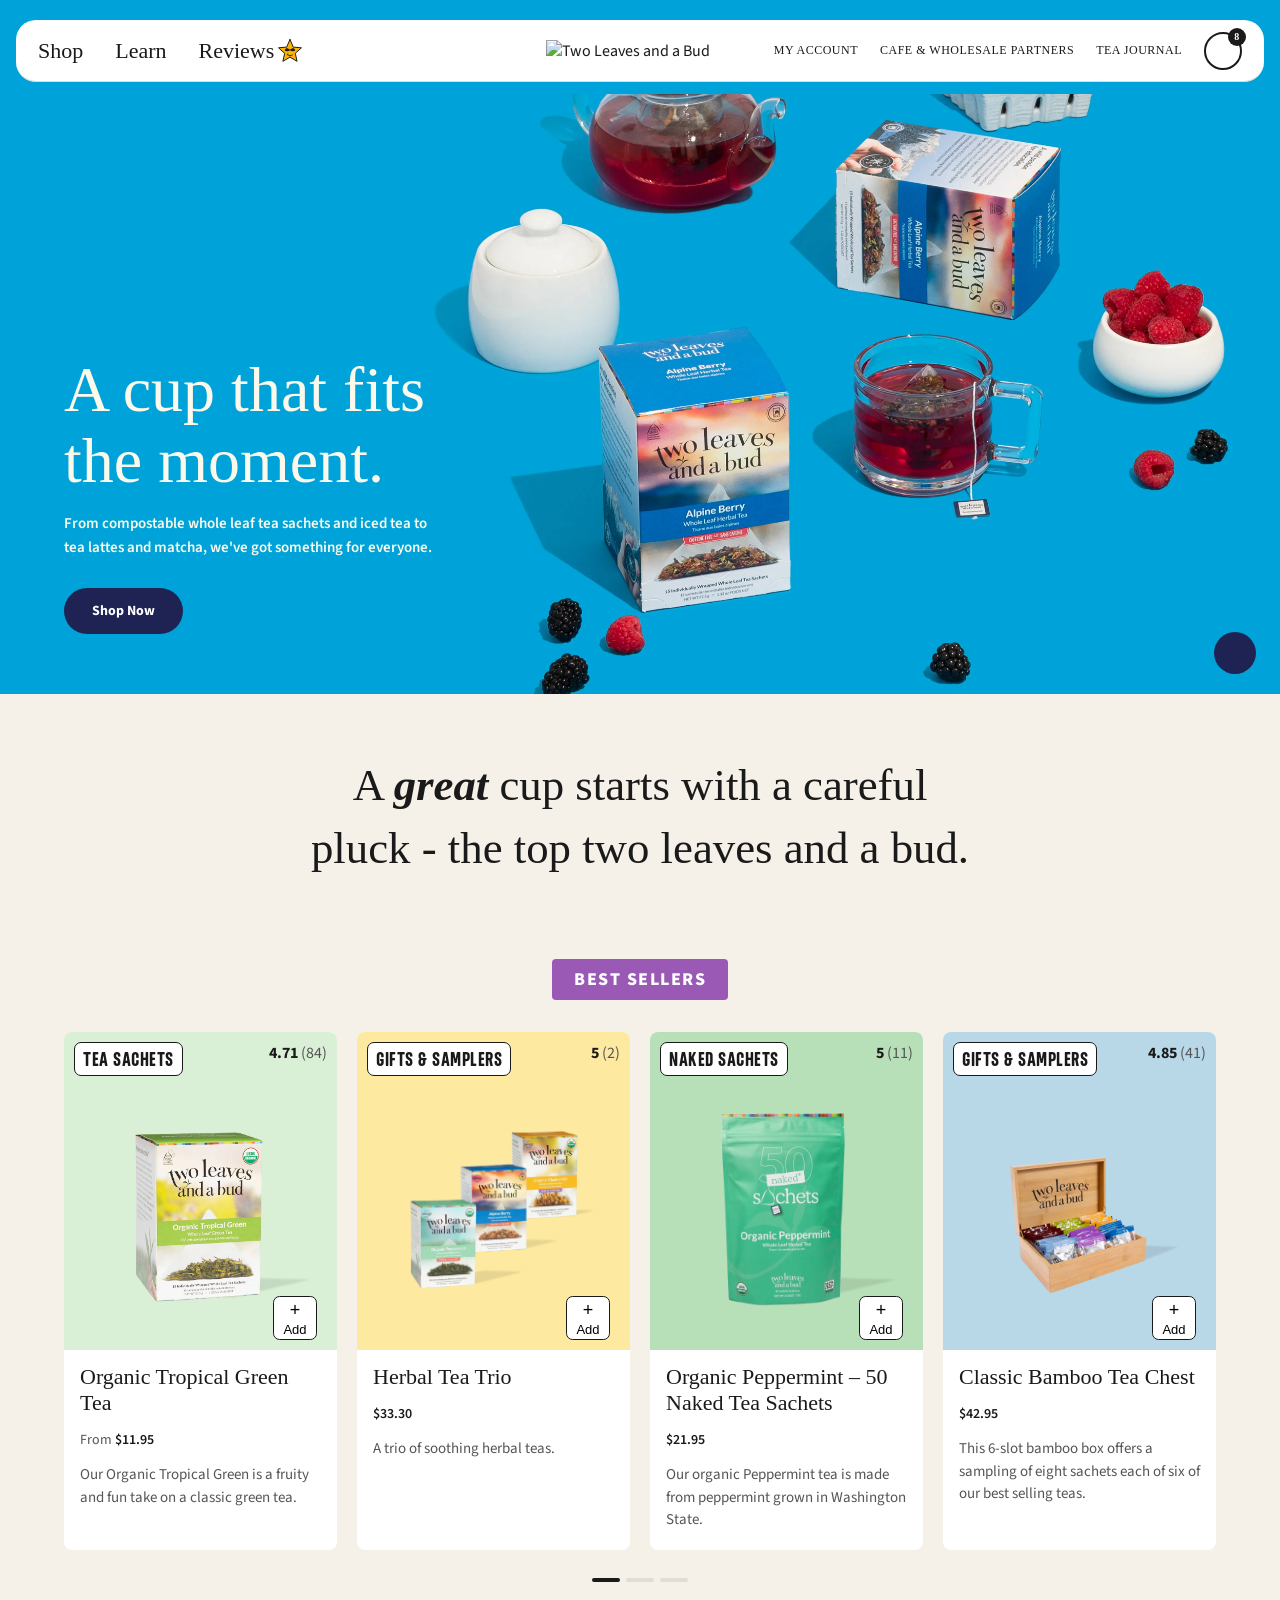
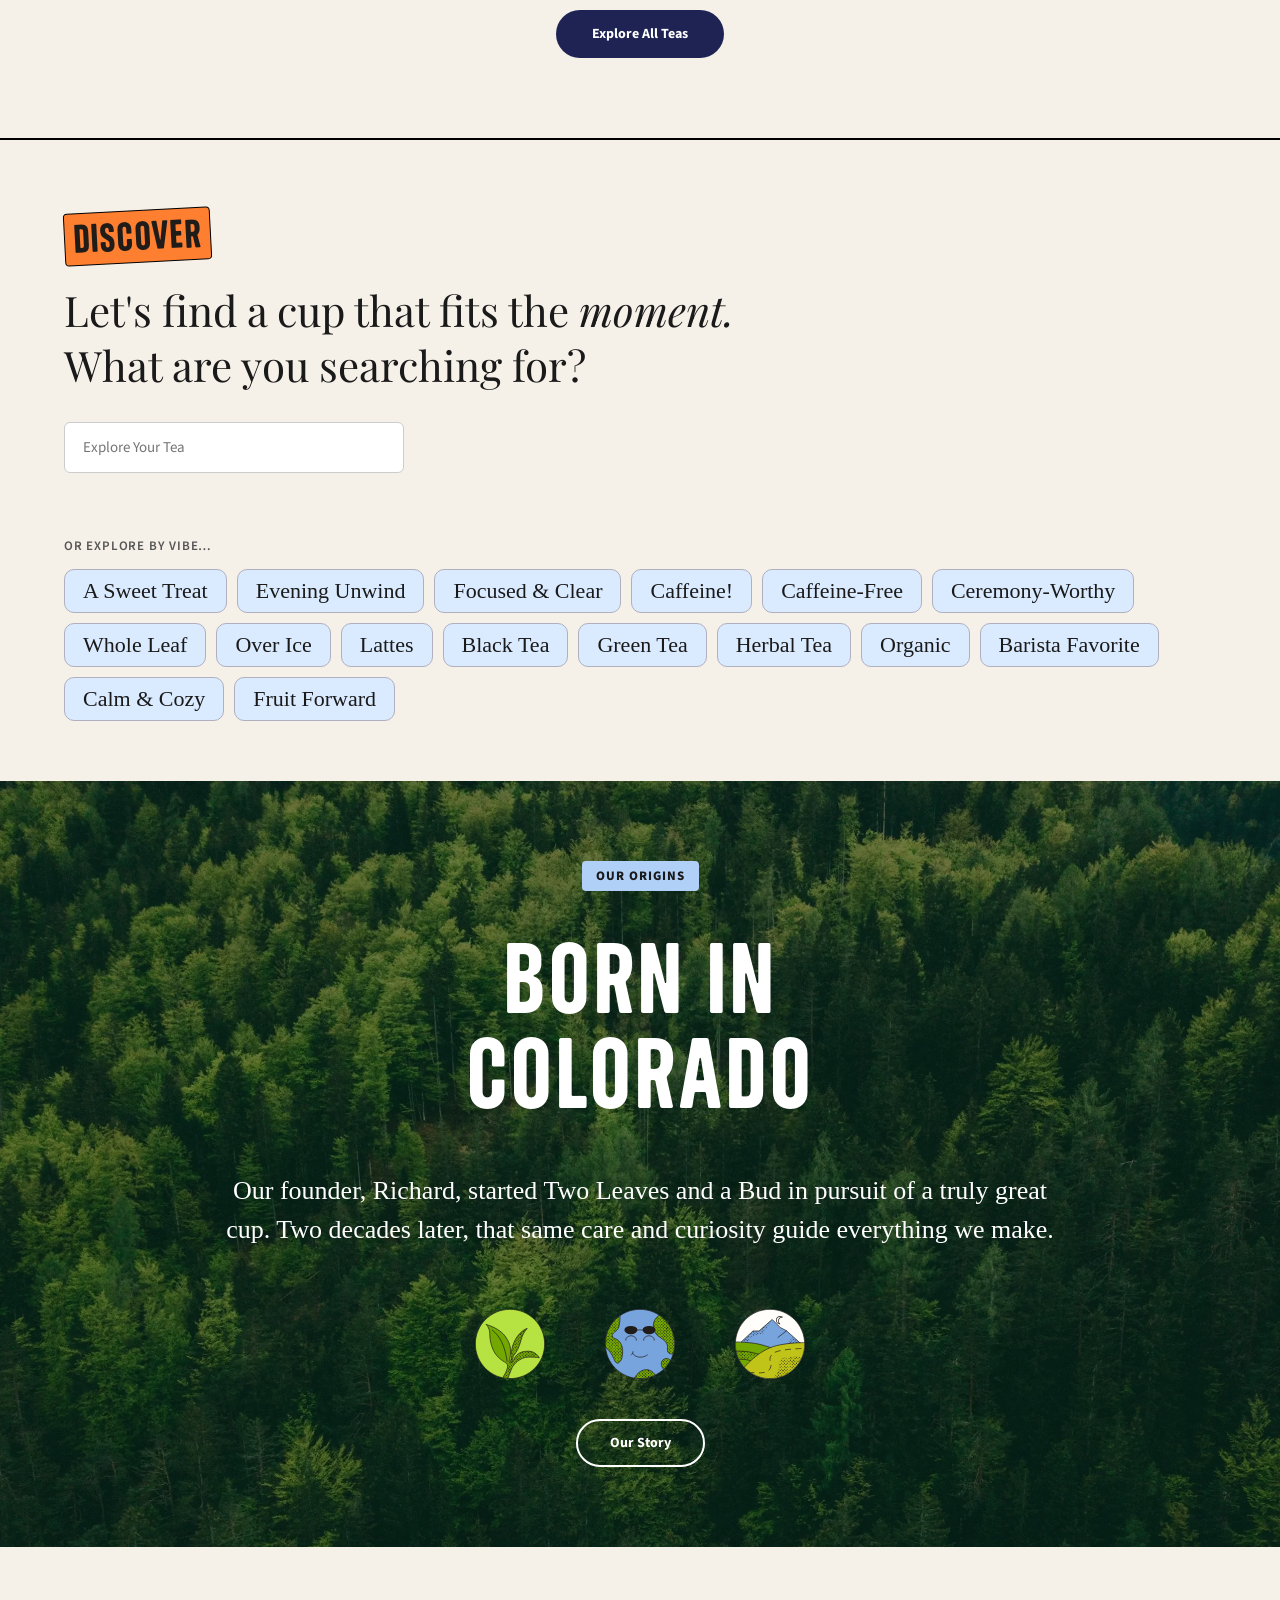
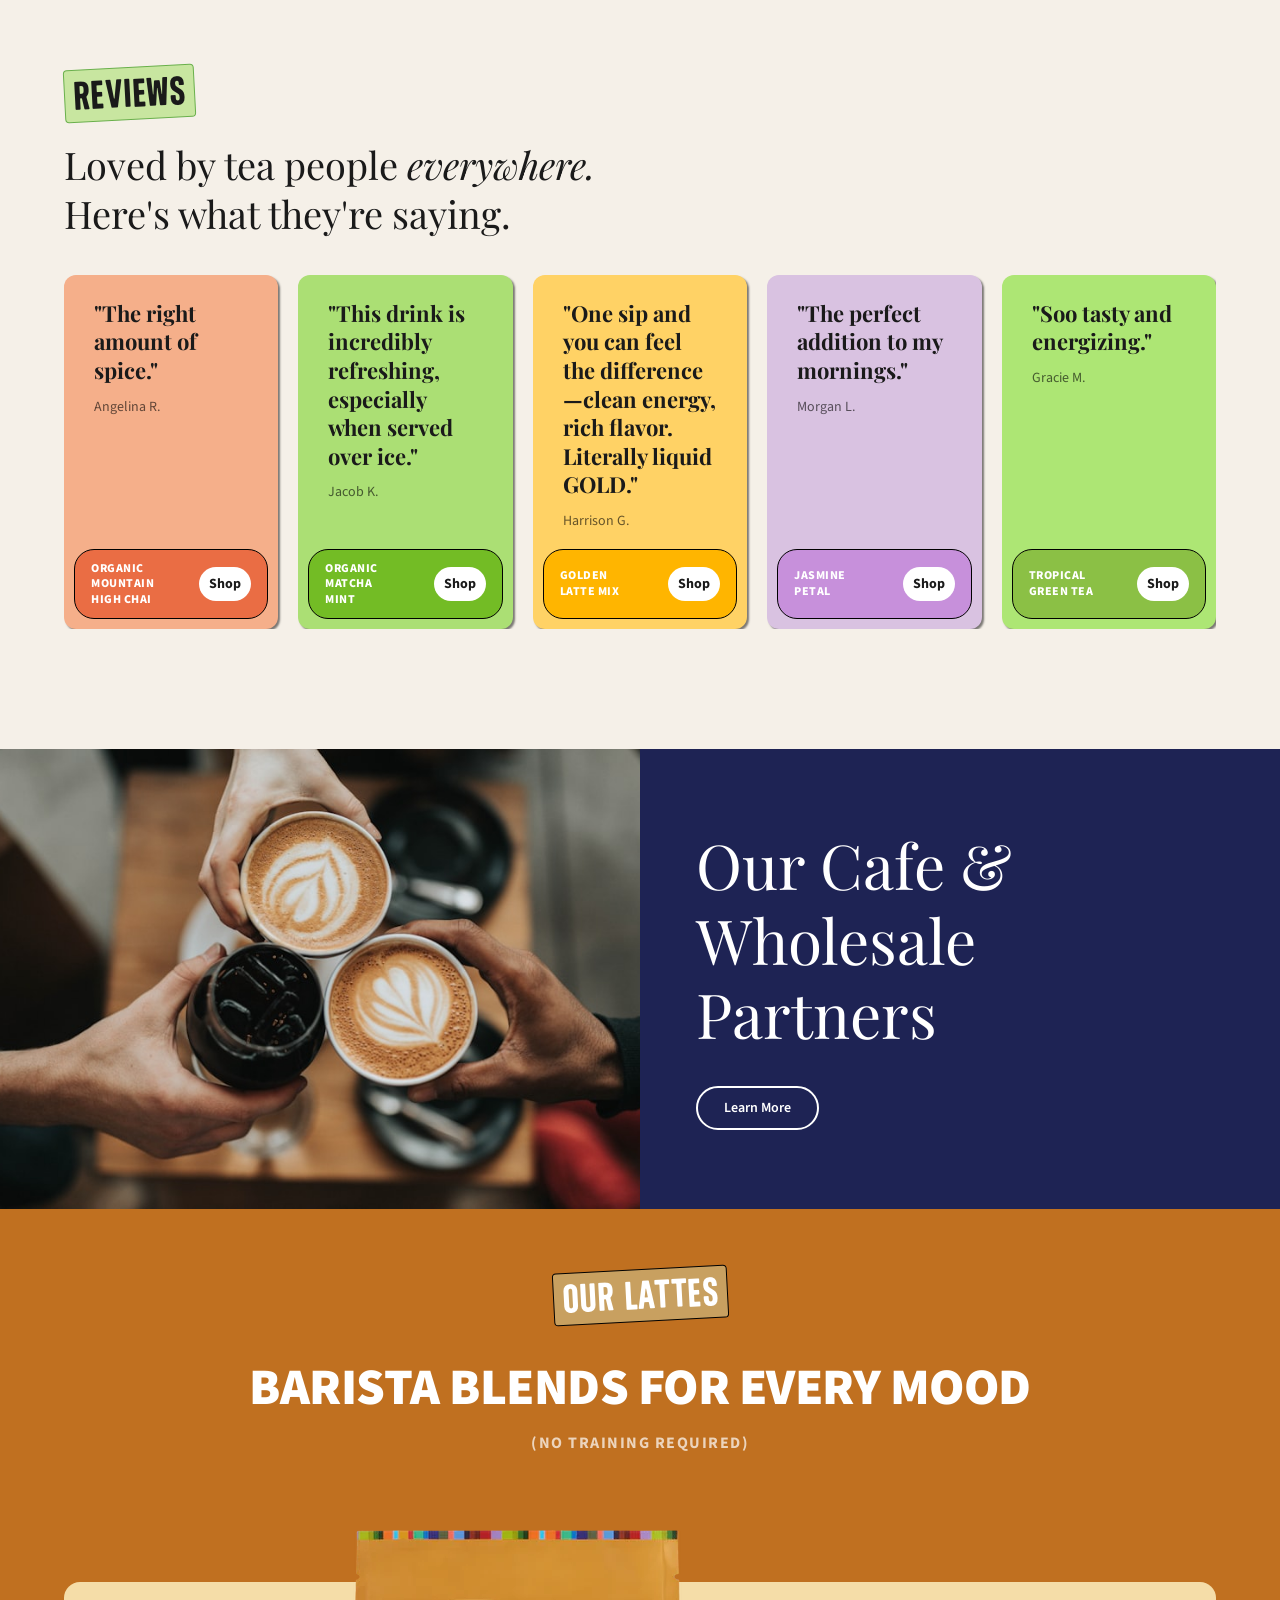
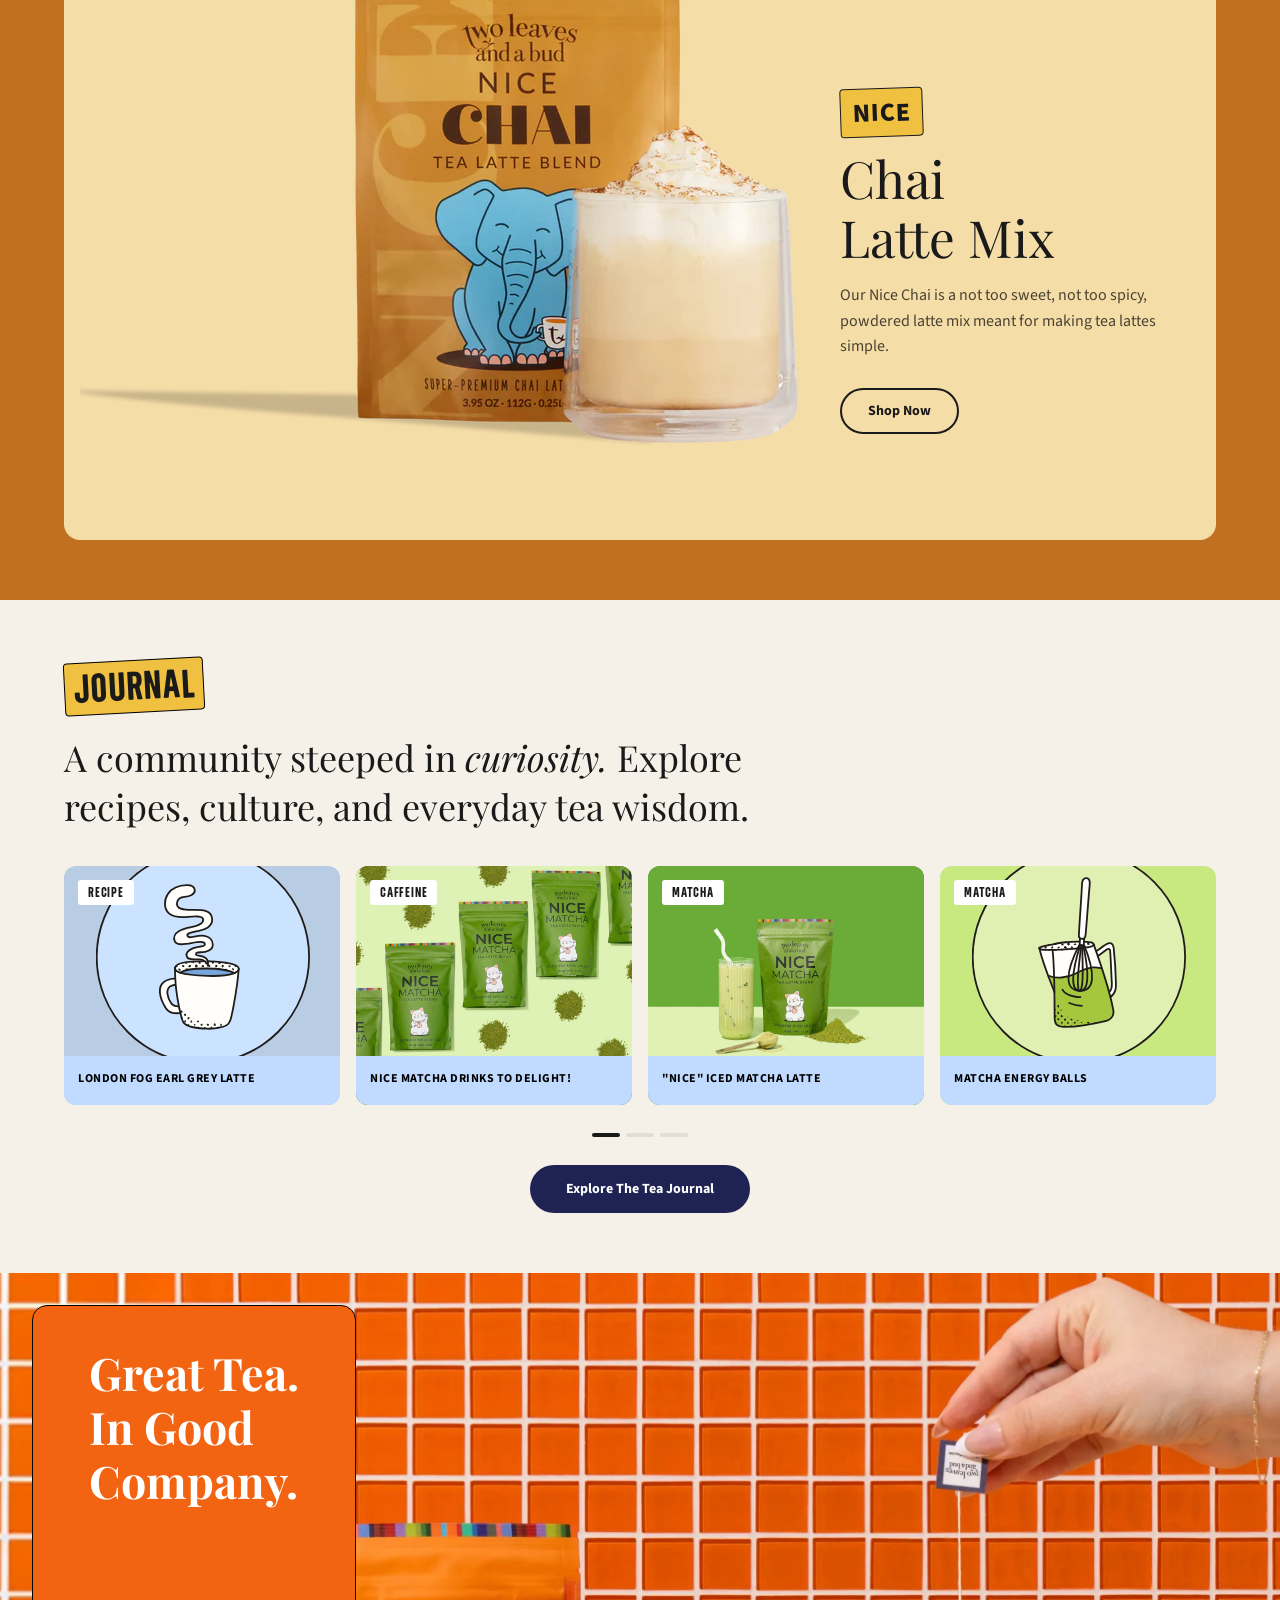
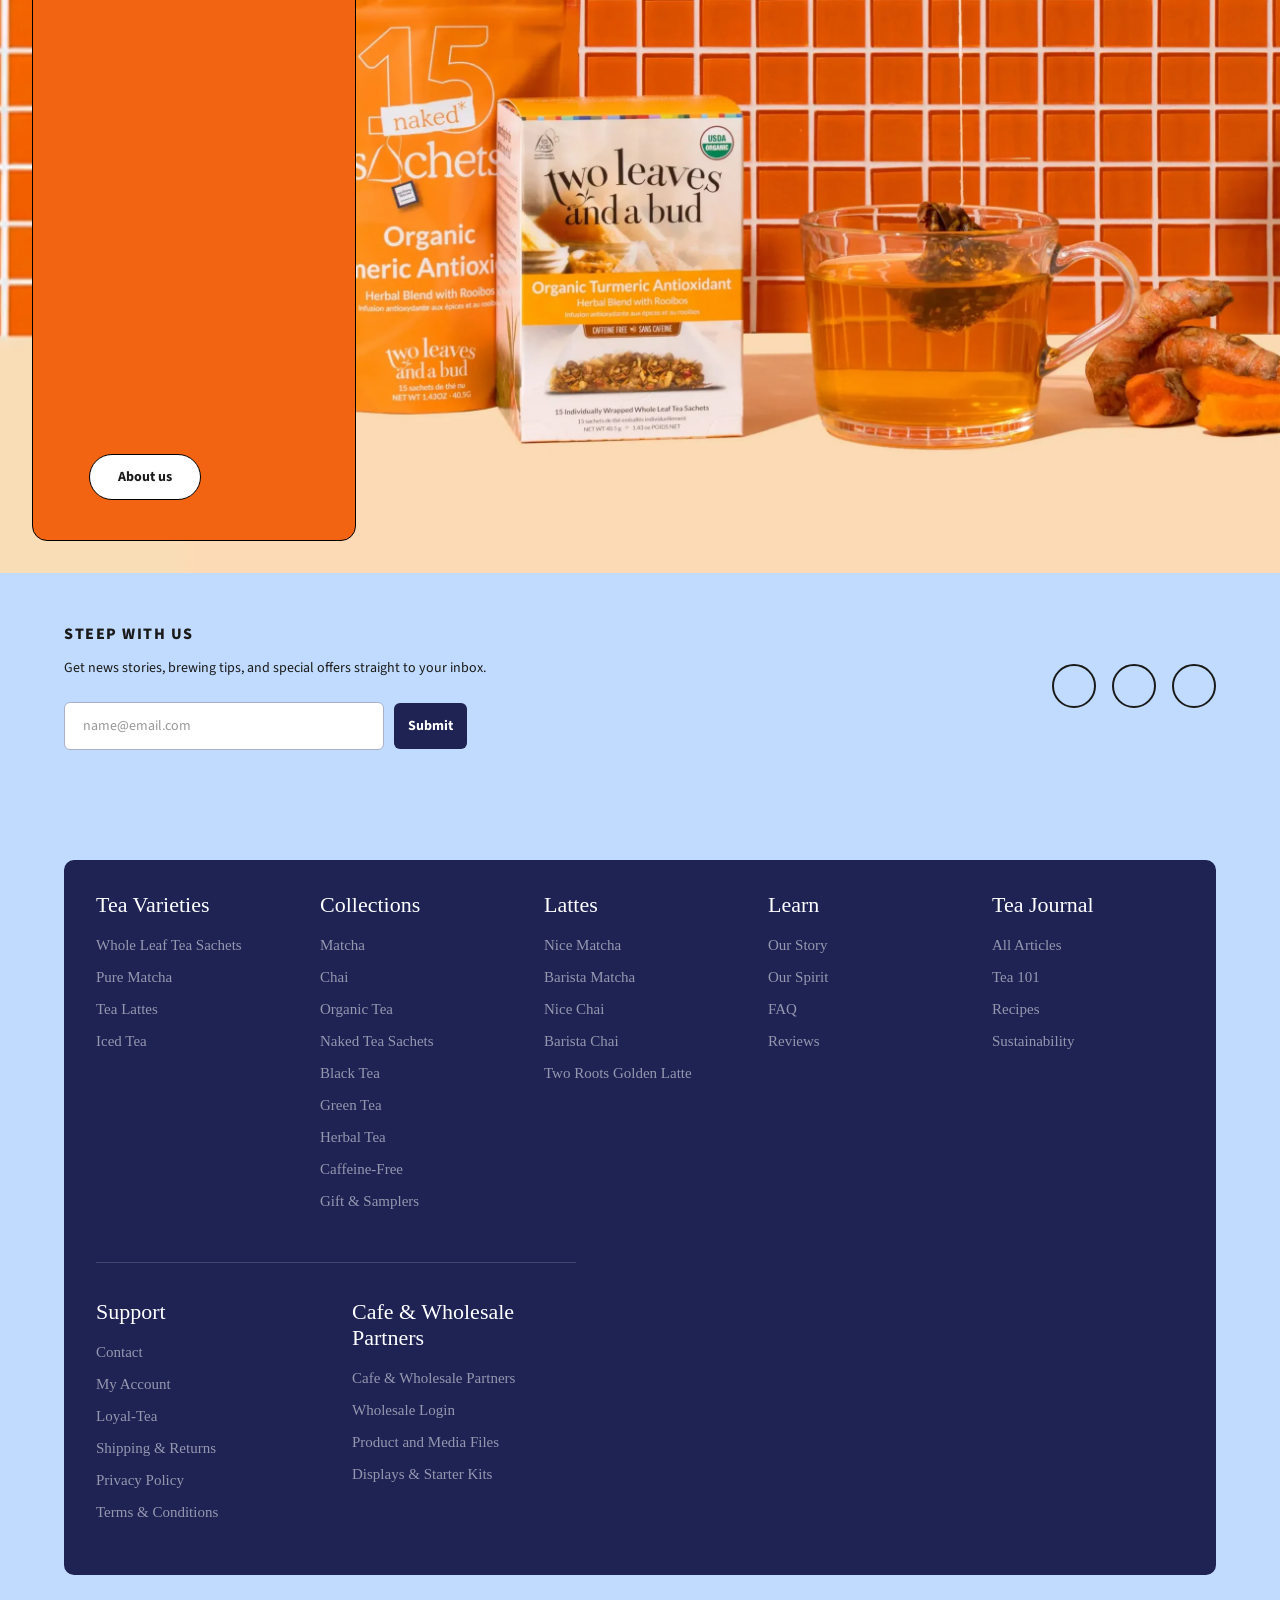
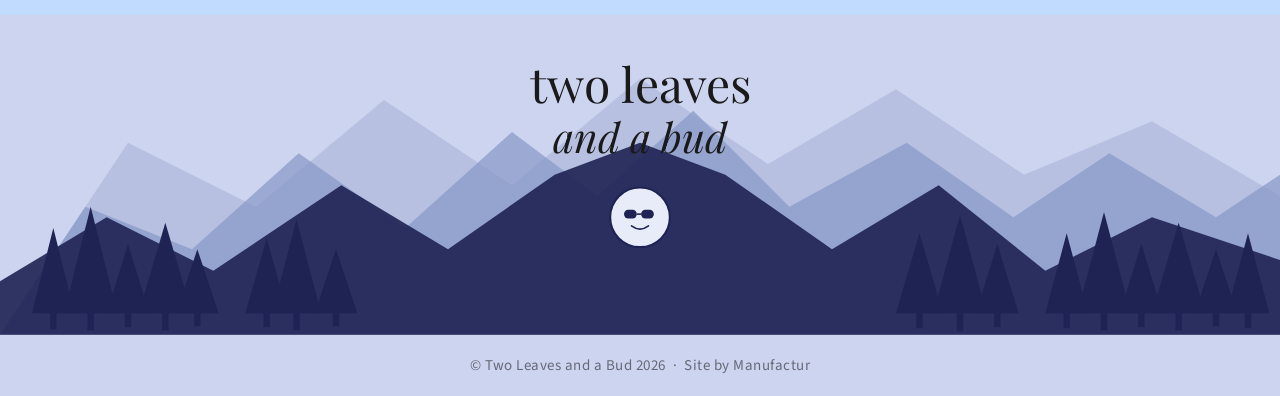
==== commit d61b211f: "formate html" ====
--- a/index.html
+++ b/index.html
@@ -23,7 +23,7 @@
 
     <nav class="navbar">
 
-       
+
         <input type="checkbox" id="nav-toggle" class="nav-toggle-checkbox">
 
         <div class="navbar__inner">
@@ -32,8 +32,9 @@
             <div class="navbar__left">
                 <a href="#shop" class="nav-link">Shop <i class="ri-arrow-down-s-line"></i></a>
                 <a href="#learn" class="nav-link">Learn <i class="ri-arrow-down-s-line"></i></a>
-                <a href="#reviews" class="nav-link nav-link--star">Reviews <svg width="24" height="23" viewBox="0 0 24 23"
-                        fill="none" xmlns="http://www.w3.org/2000/svg" data-acsb-hidden="true" role="presentation">
+                <a href="#reviews" class="nav-link nav-link--star">Reviews <svg width="24" height="23"
+                        viewBox="0 0 24 23" fill="none" xmlns="http://www.w3.org/2000/svg" data-acsb-hidden="true"
+                        role="presentation">
                         <path
                             d="M11.9812 0.5L15.2477 8.06787L23.457 8.83867L17.269 14.2882L19.0747 22.3304L11.9812 18.1314L4.88764 22.3304L6.68798 14.2882L0.5 8.83867L8.70931 8.06787L11.9812 0.5Z"
                             fill="#FFB500" stroke="#201C1A" stroke-linecap="round" stroke-linejoin="round"></path>
@@ -58,7 +59,8 @@
 
             <!-- Centered logo -->
             <a href="#" class="navbar__logo">
-                <img src="https://www.twoleavestea.com/cdn/shop/files/Twoleaves_logo.svg?v=1768205424&width=420" alt="Two Leaves and a Bud">
+                <img src="https://www.twoleavestea.com/cdn/shop/files/Twoleaves_logo.svg?v=1768205424&width=420"
+                    alt="Two Leaves and a Bud">
             </a>
 
             <!-- Right nav links (desktop) -->
@@ -400,7 +402,7 @@
                             meant for making tea lattes simple.</p>
                         <a href="#" class="btn-latte">Shop Now</a>
                     </div>
-                    
+
                 </article>
 
             </div>
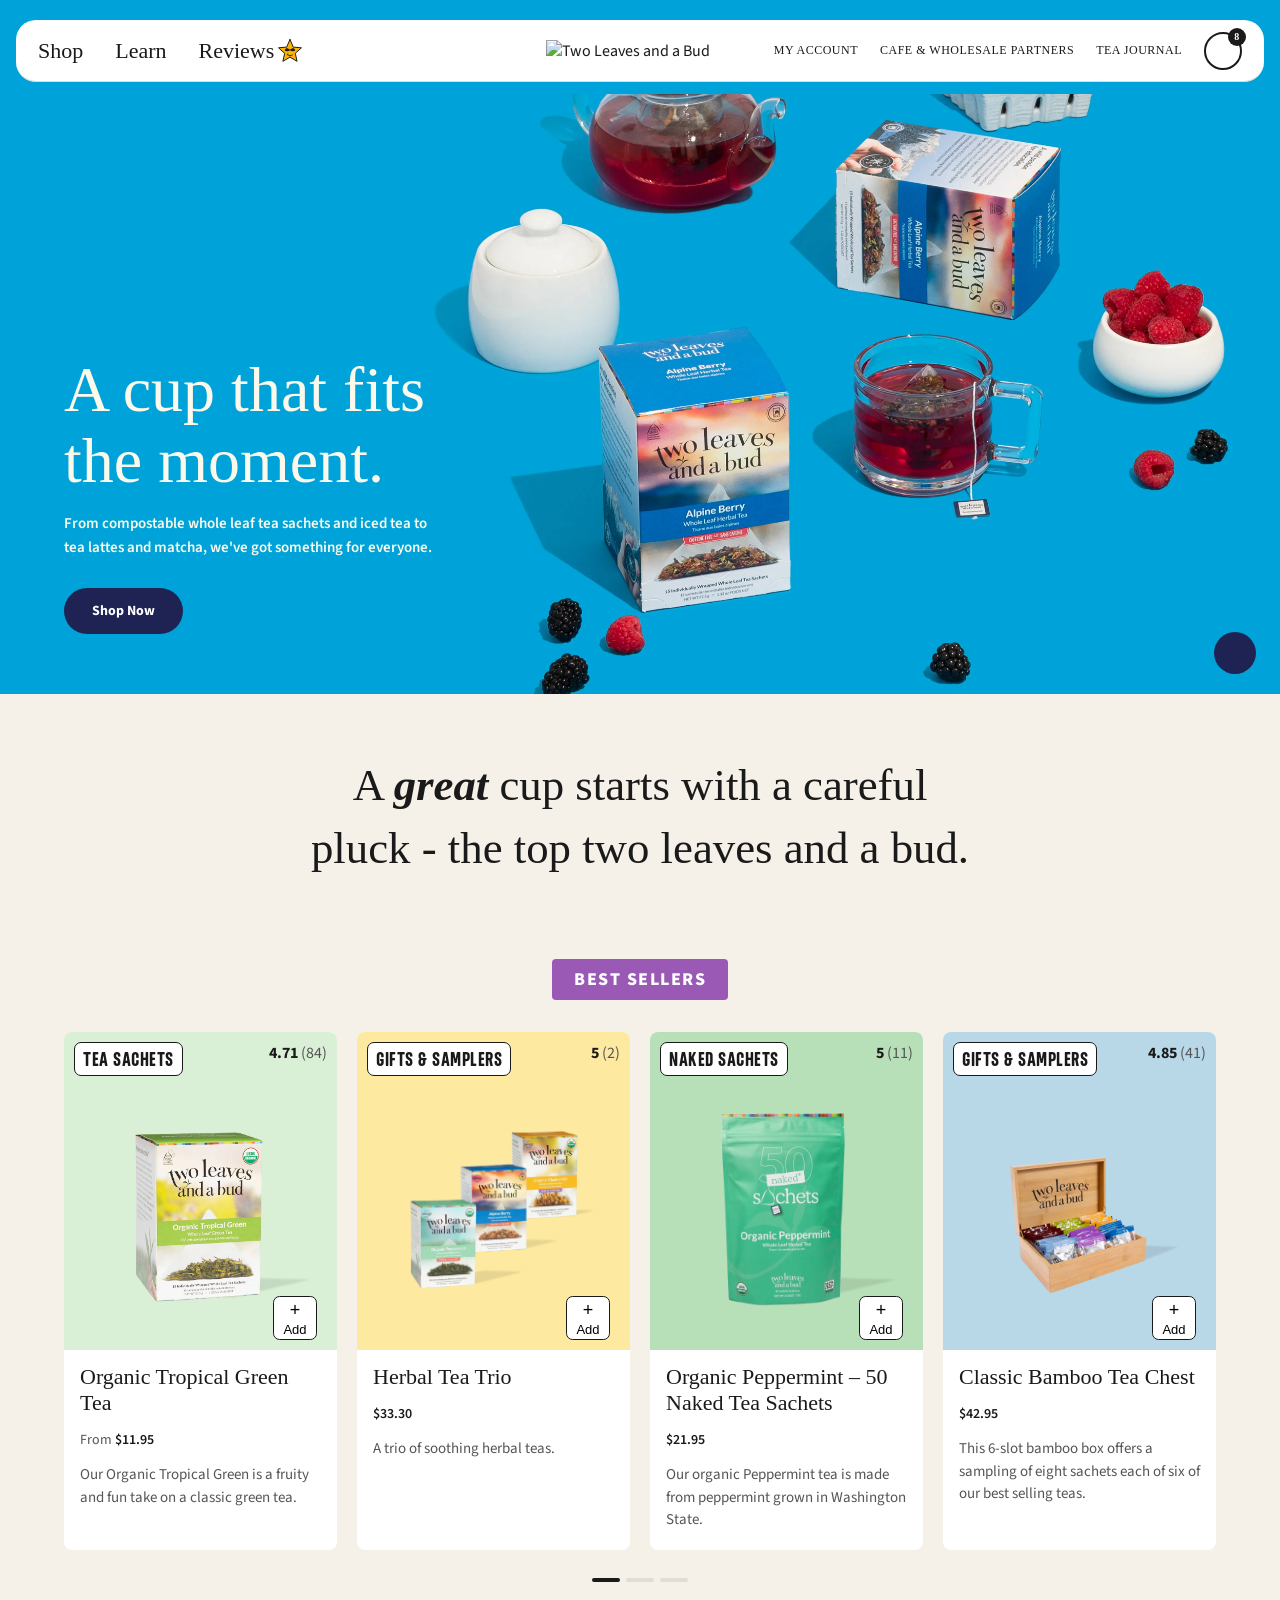
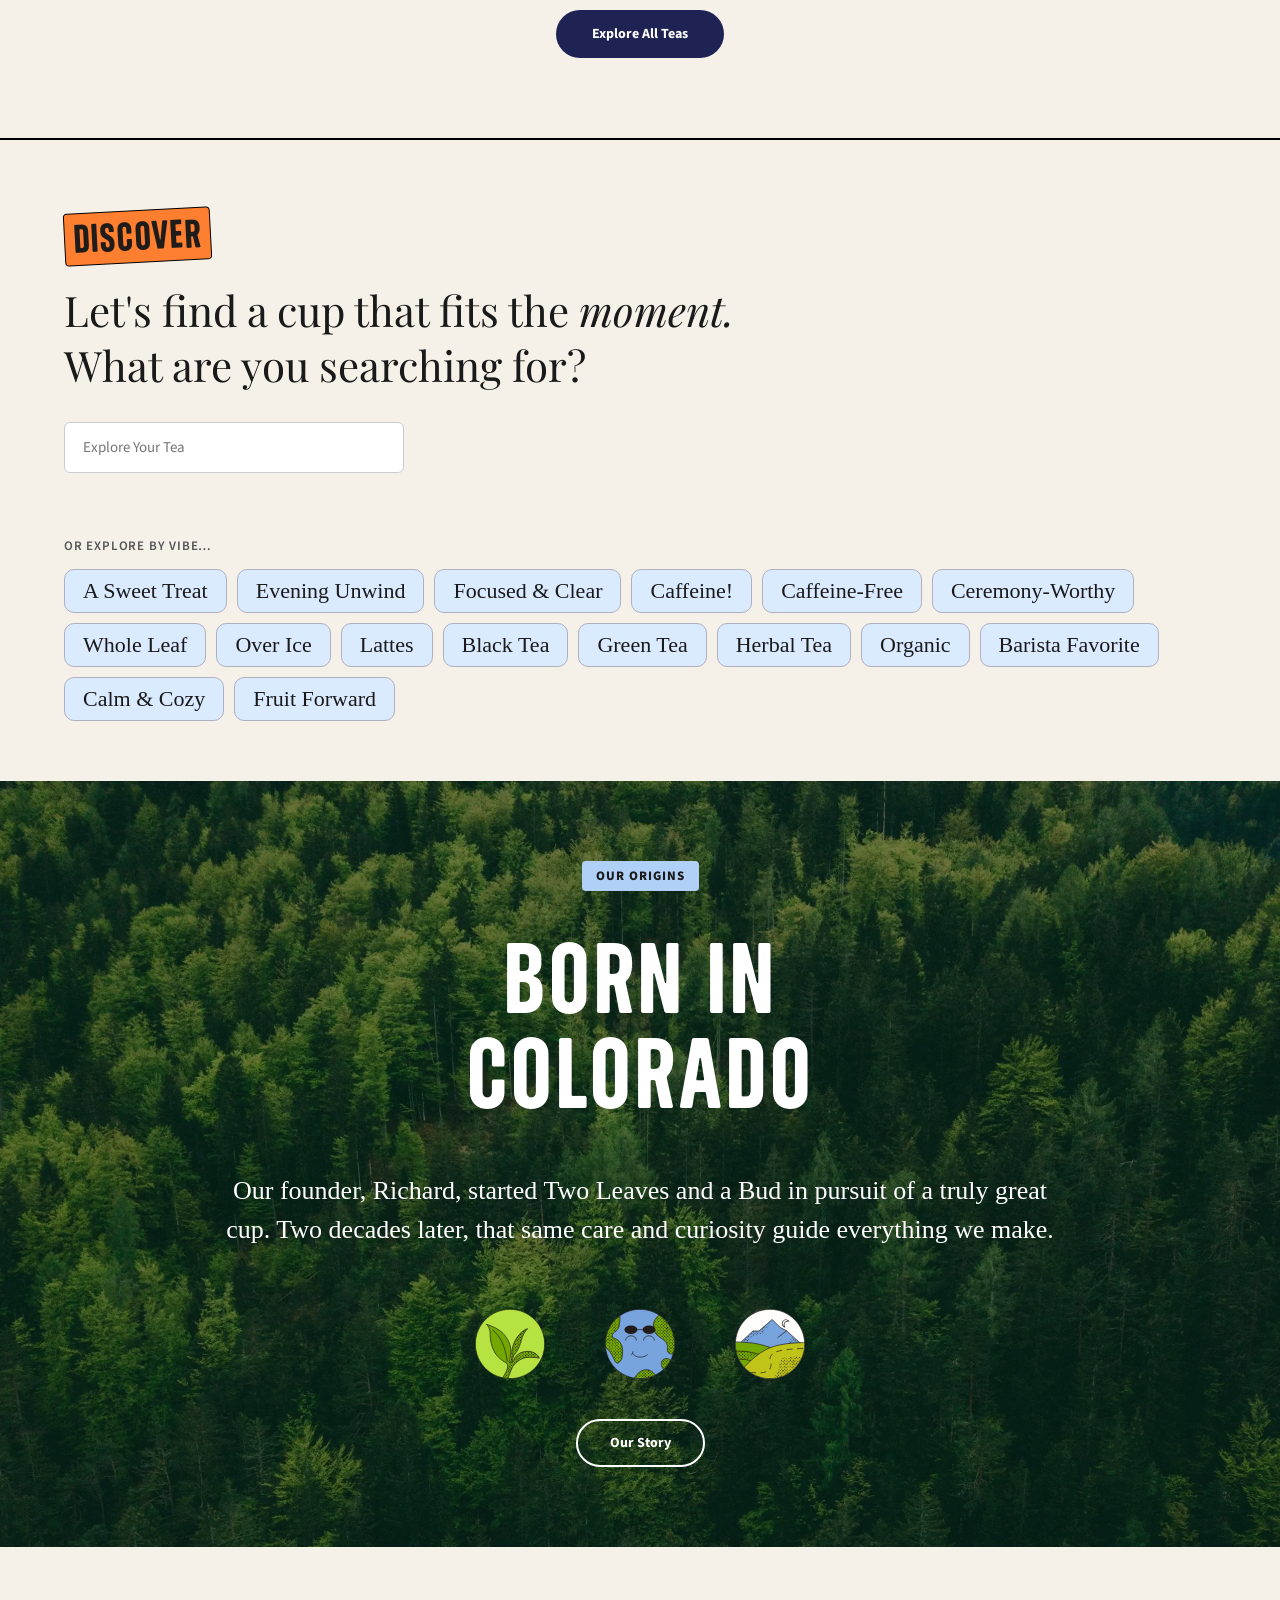
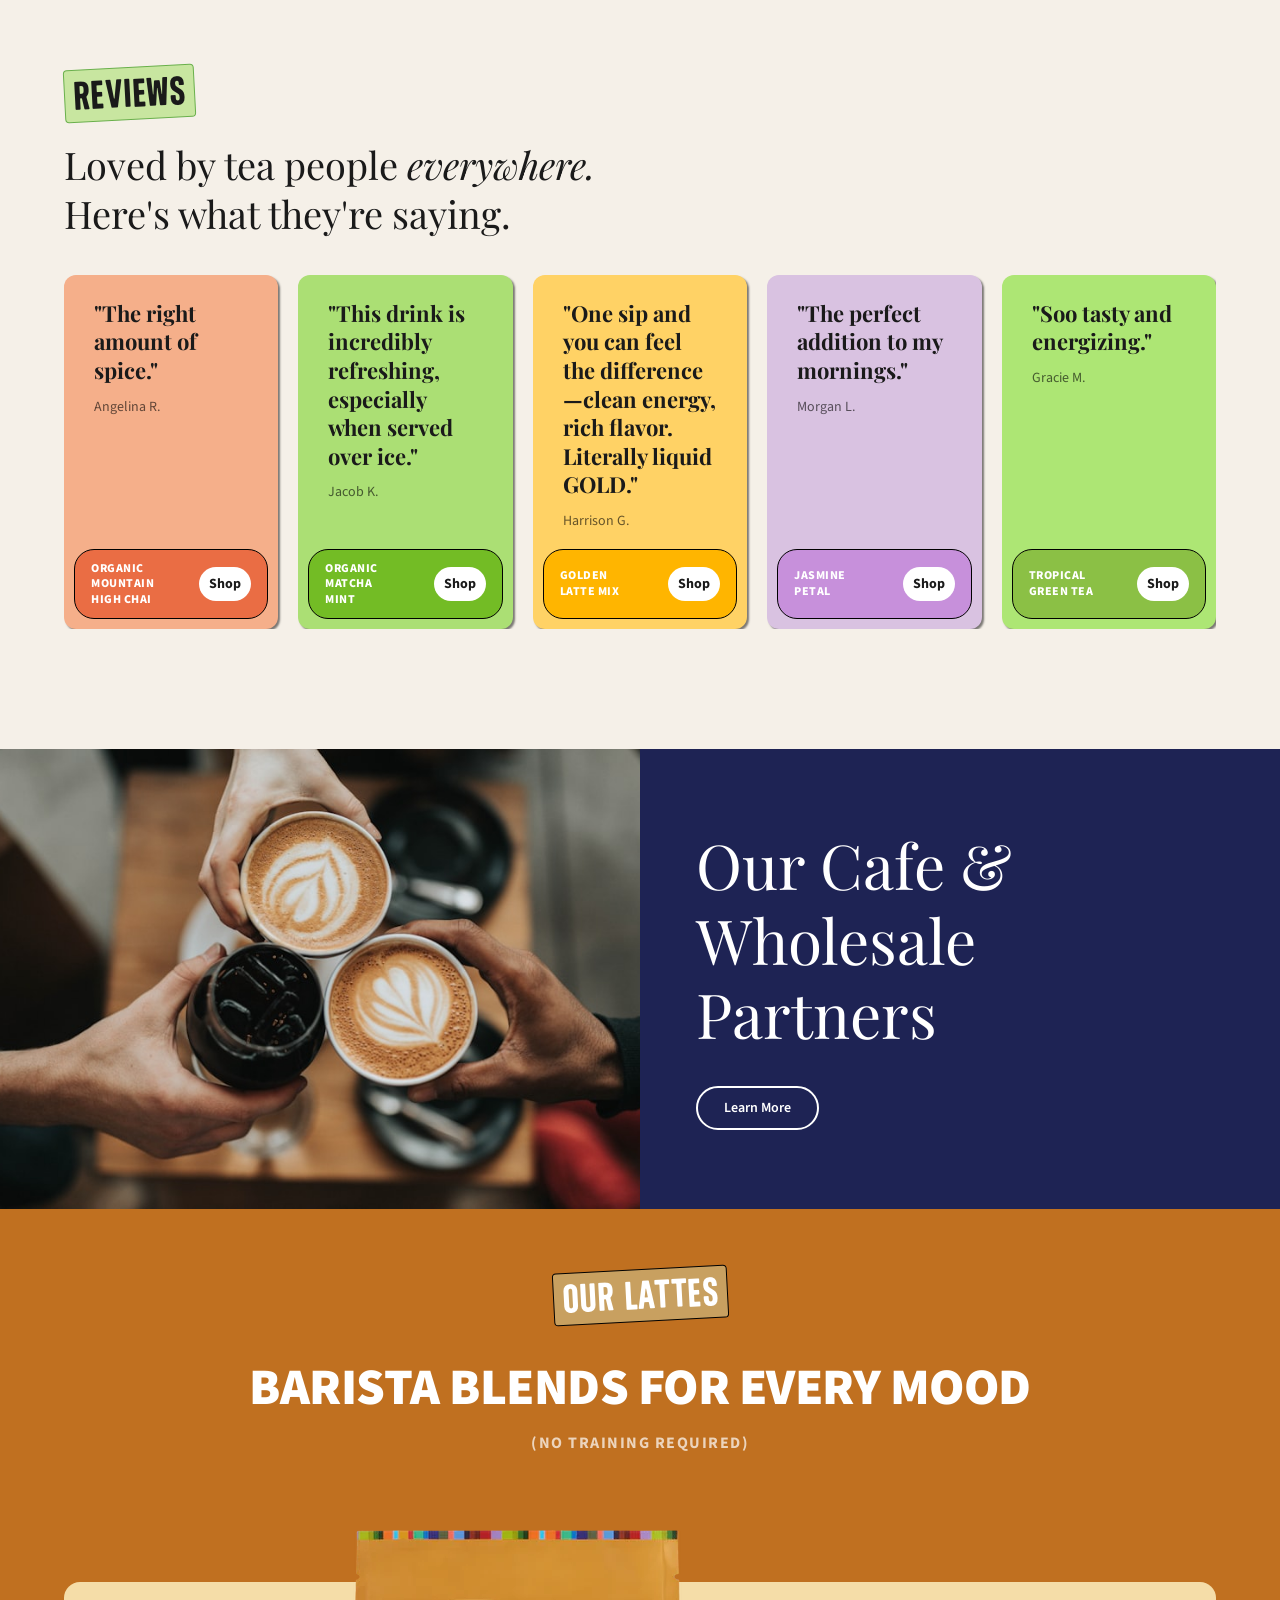
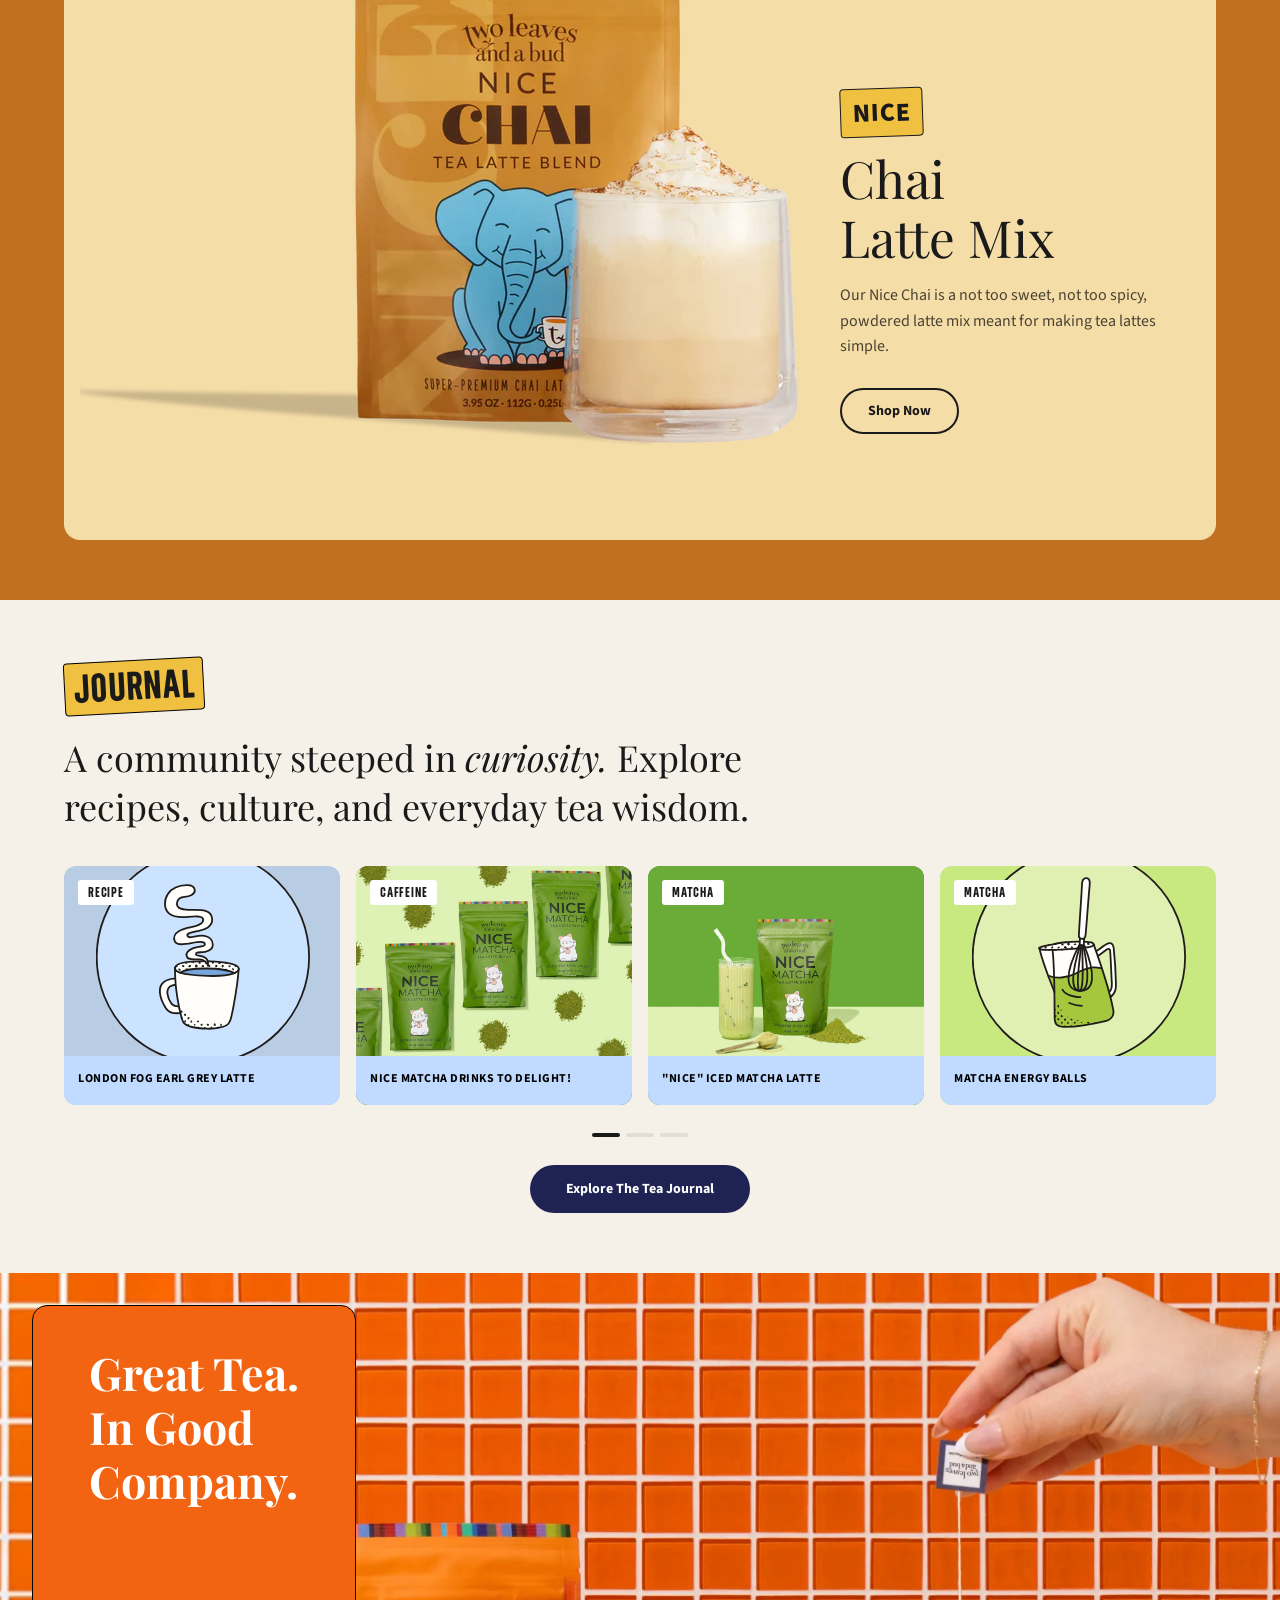
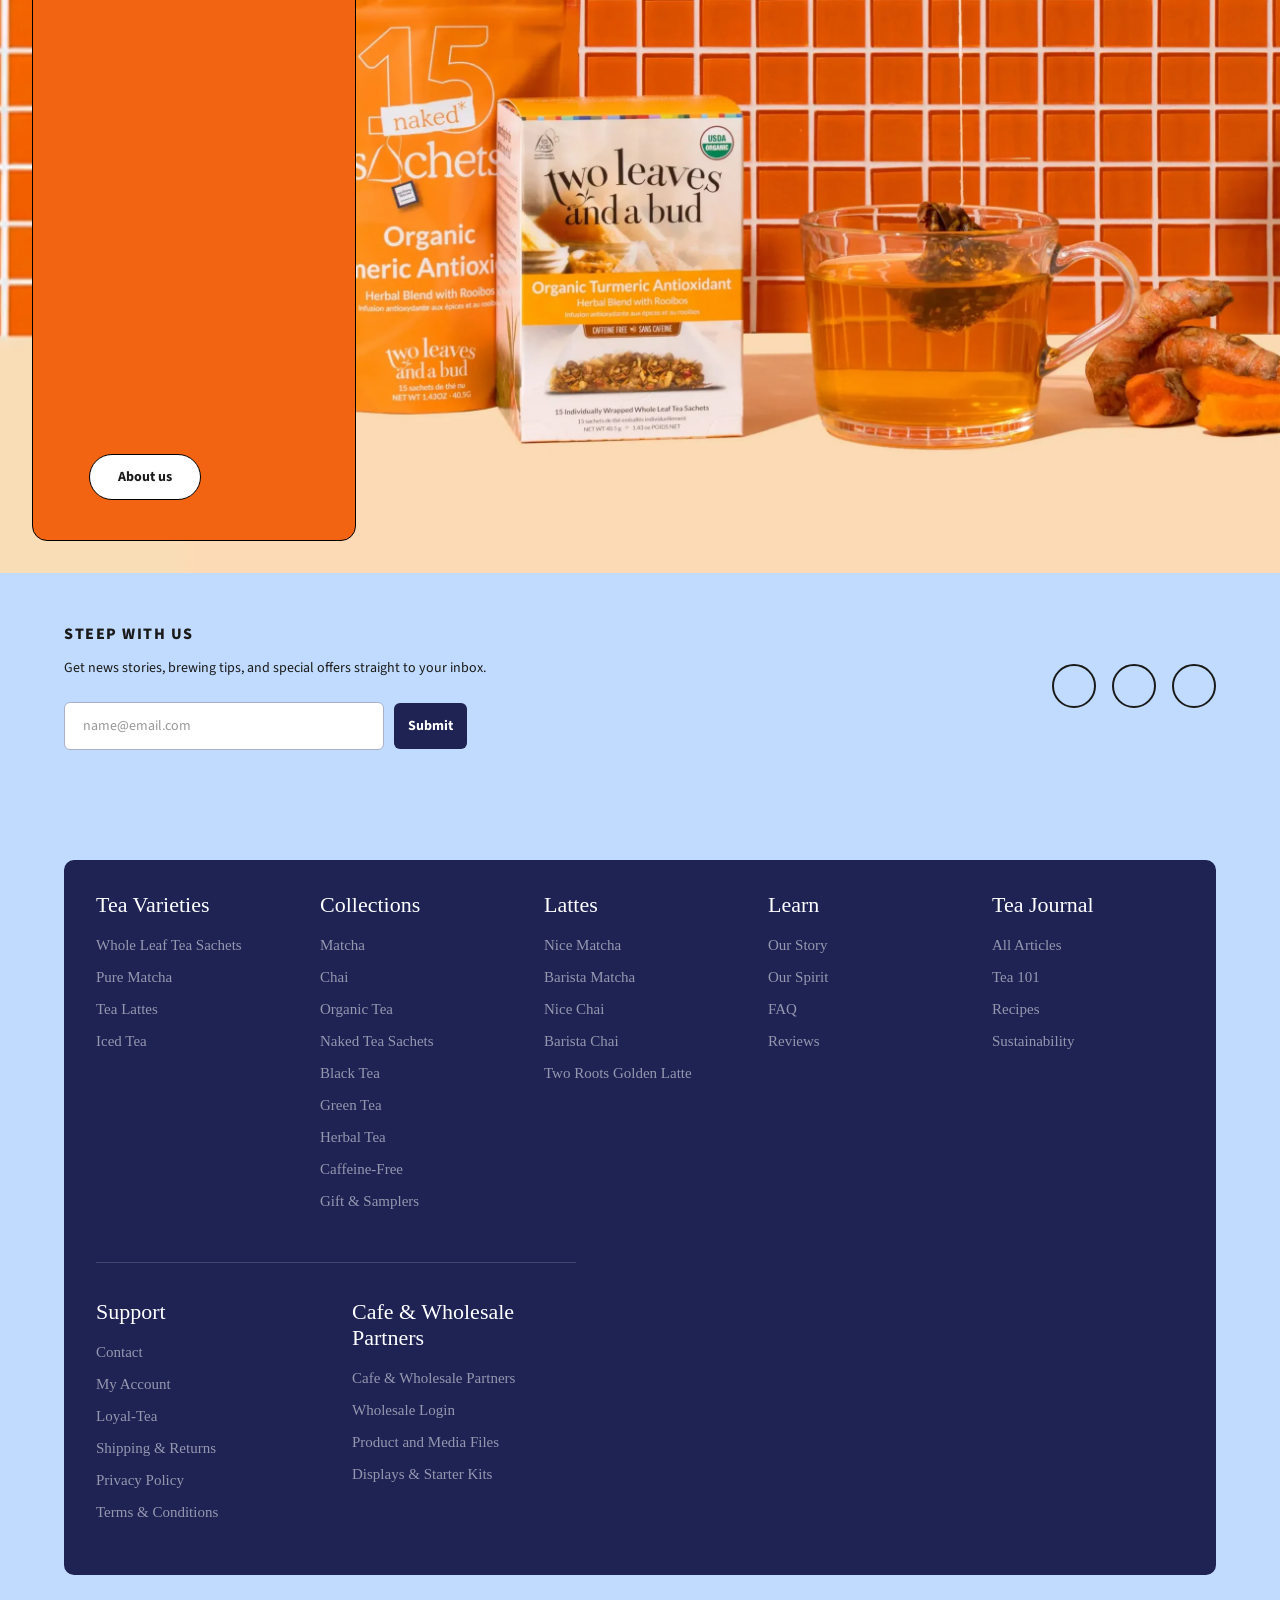
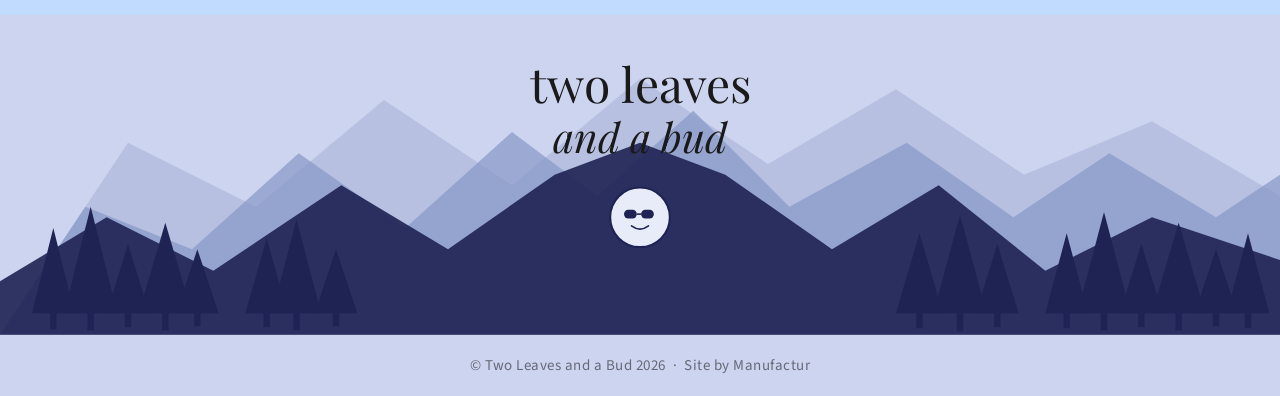
==== commit d3836a3b: "change html code" ====
--- a/index.html
+++ b/index.html
@@ -89,13 +89,13 @@
                 <i class="ri-close-line"></i>
             </label>
             <ul class="mobile-menu__list">
-                <li><a href="#">Shop</a></li>
-                <li><a href="#">Learn</a></li>
-                <li><a href="#">Reviews</a></li>
+                <li><a href="#shop">Shop</a></li>
+                <li><a href="#learn">Learn</a></li>
+                <li><a href="#reviews">Reviews</a></li>
                 <li class="divider"></li>
-                <li><a href="#">My Account</a></li>
-                <li><a href="#">Cafe &amp; Wholesale Partners</a></li>
-                <li><a href="#">Tea Journal</a></li>
+                <li><a href="#myaccount">My Account</a></li>
+                <li><a href="#partner">Cafe &amp; Wholesale Partners</a></li>
+                <li><a href="#teajournal">Tea Journal</a></li>
             </ul>
         </div>
 
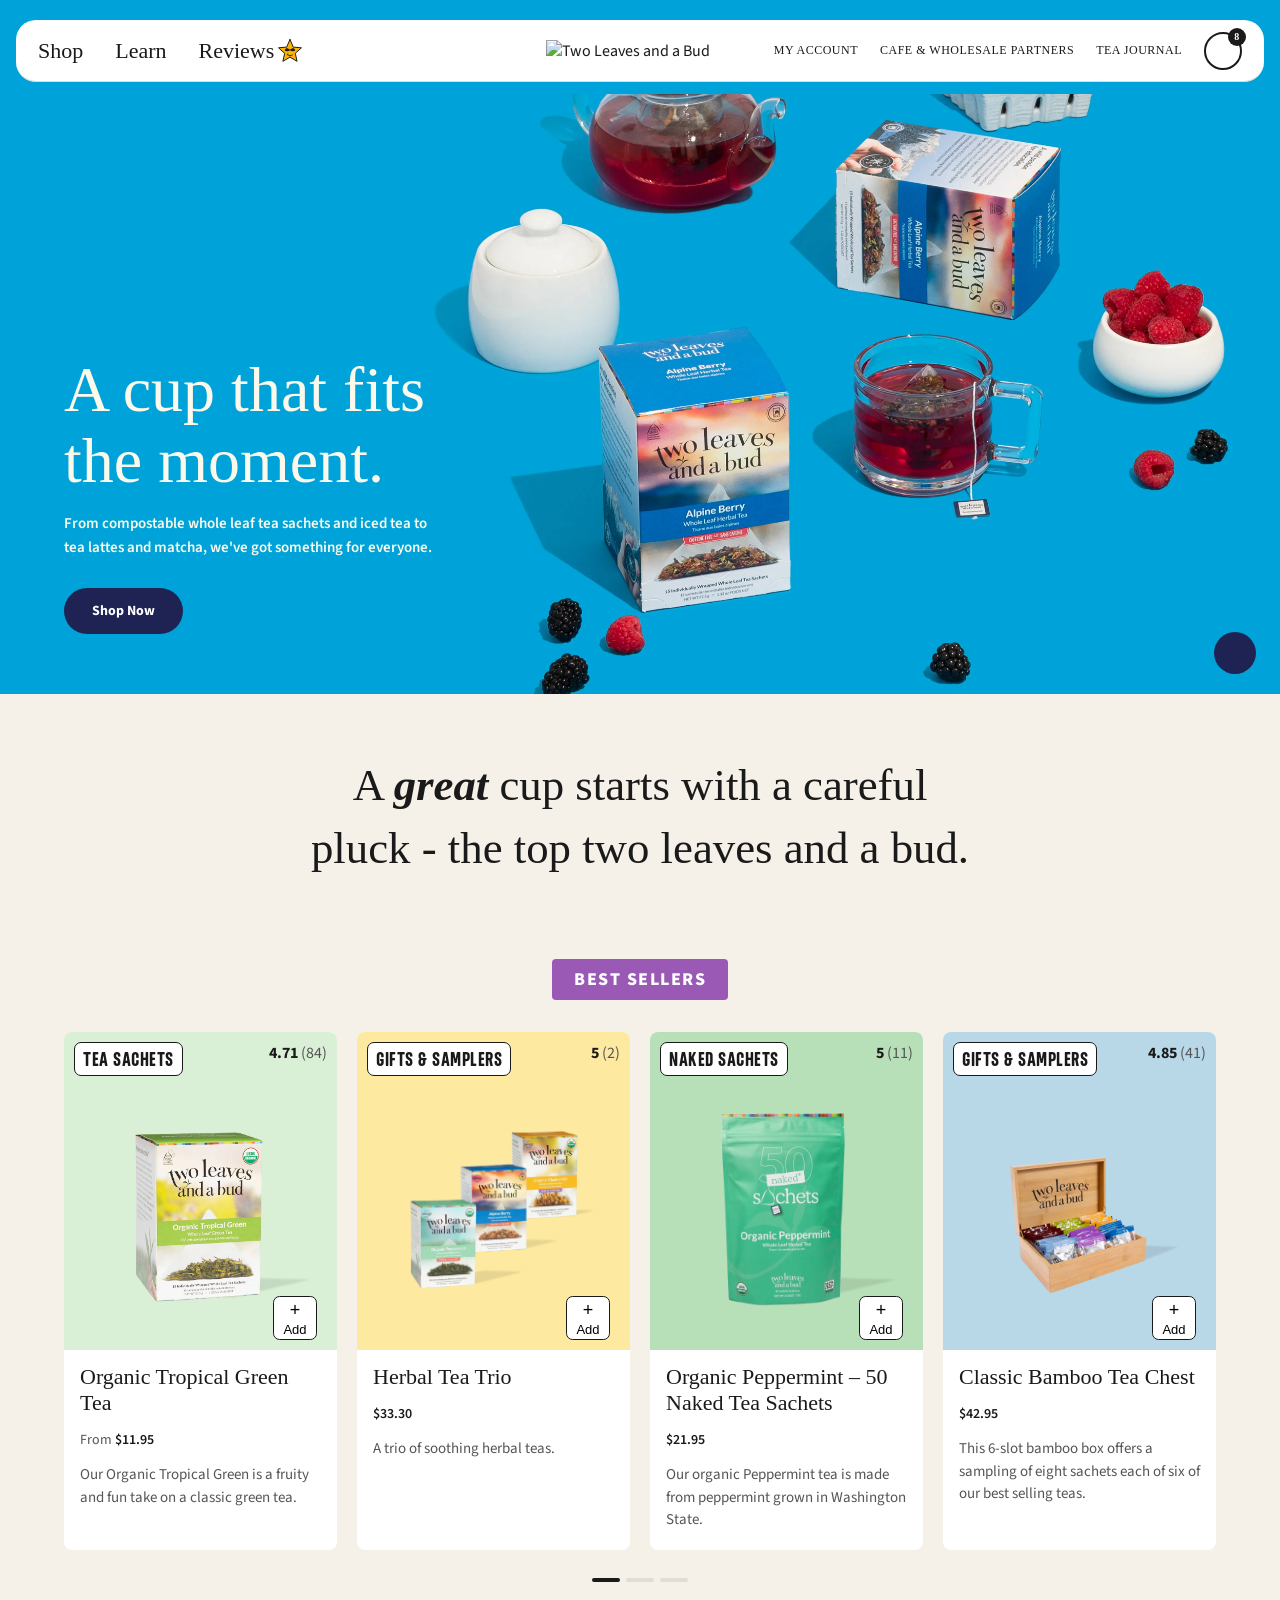
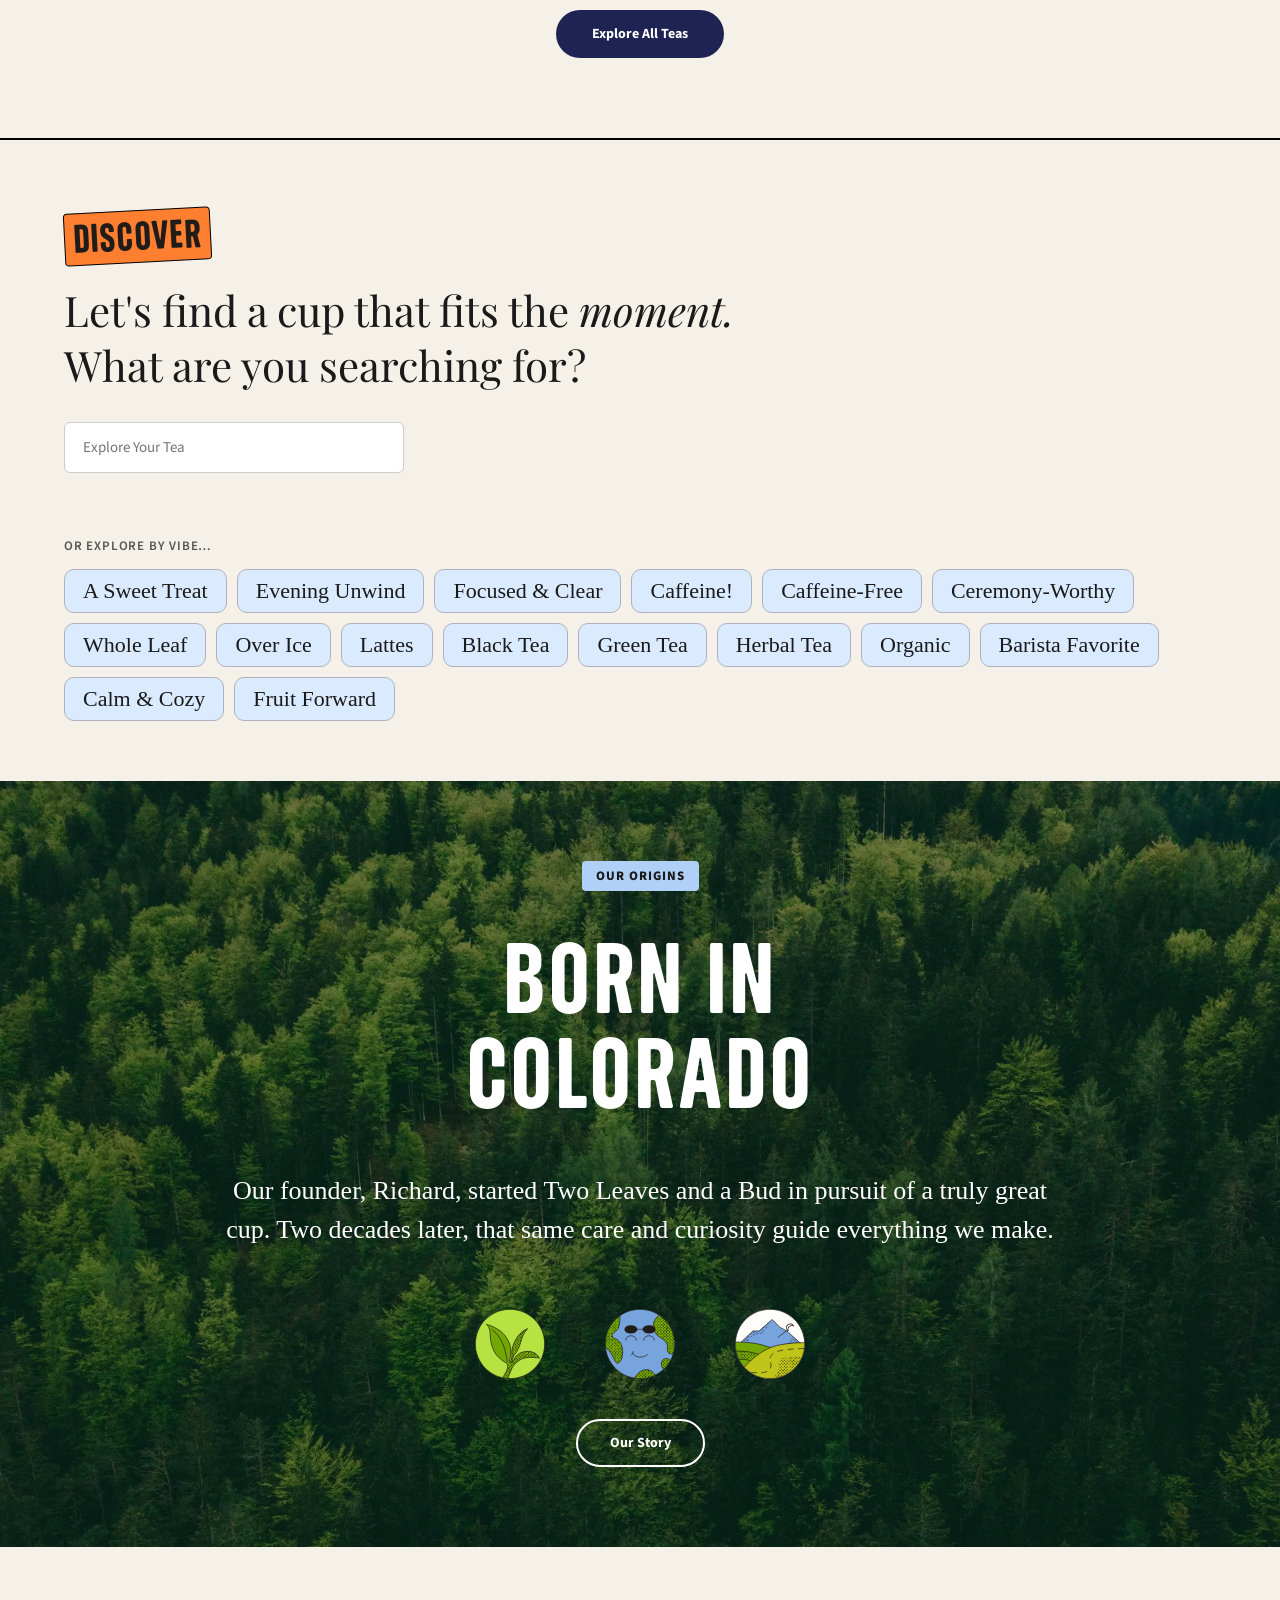
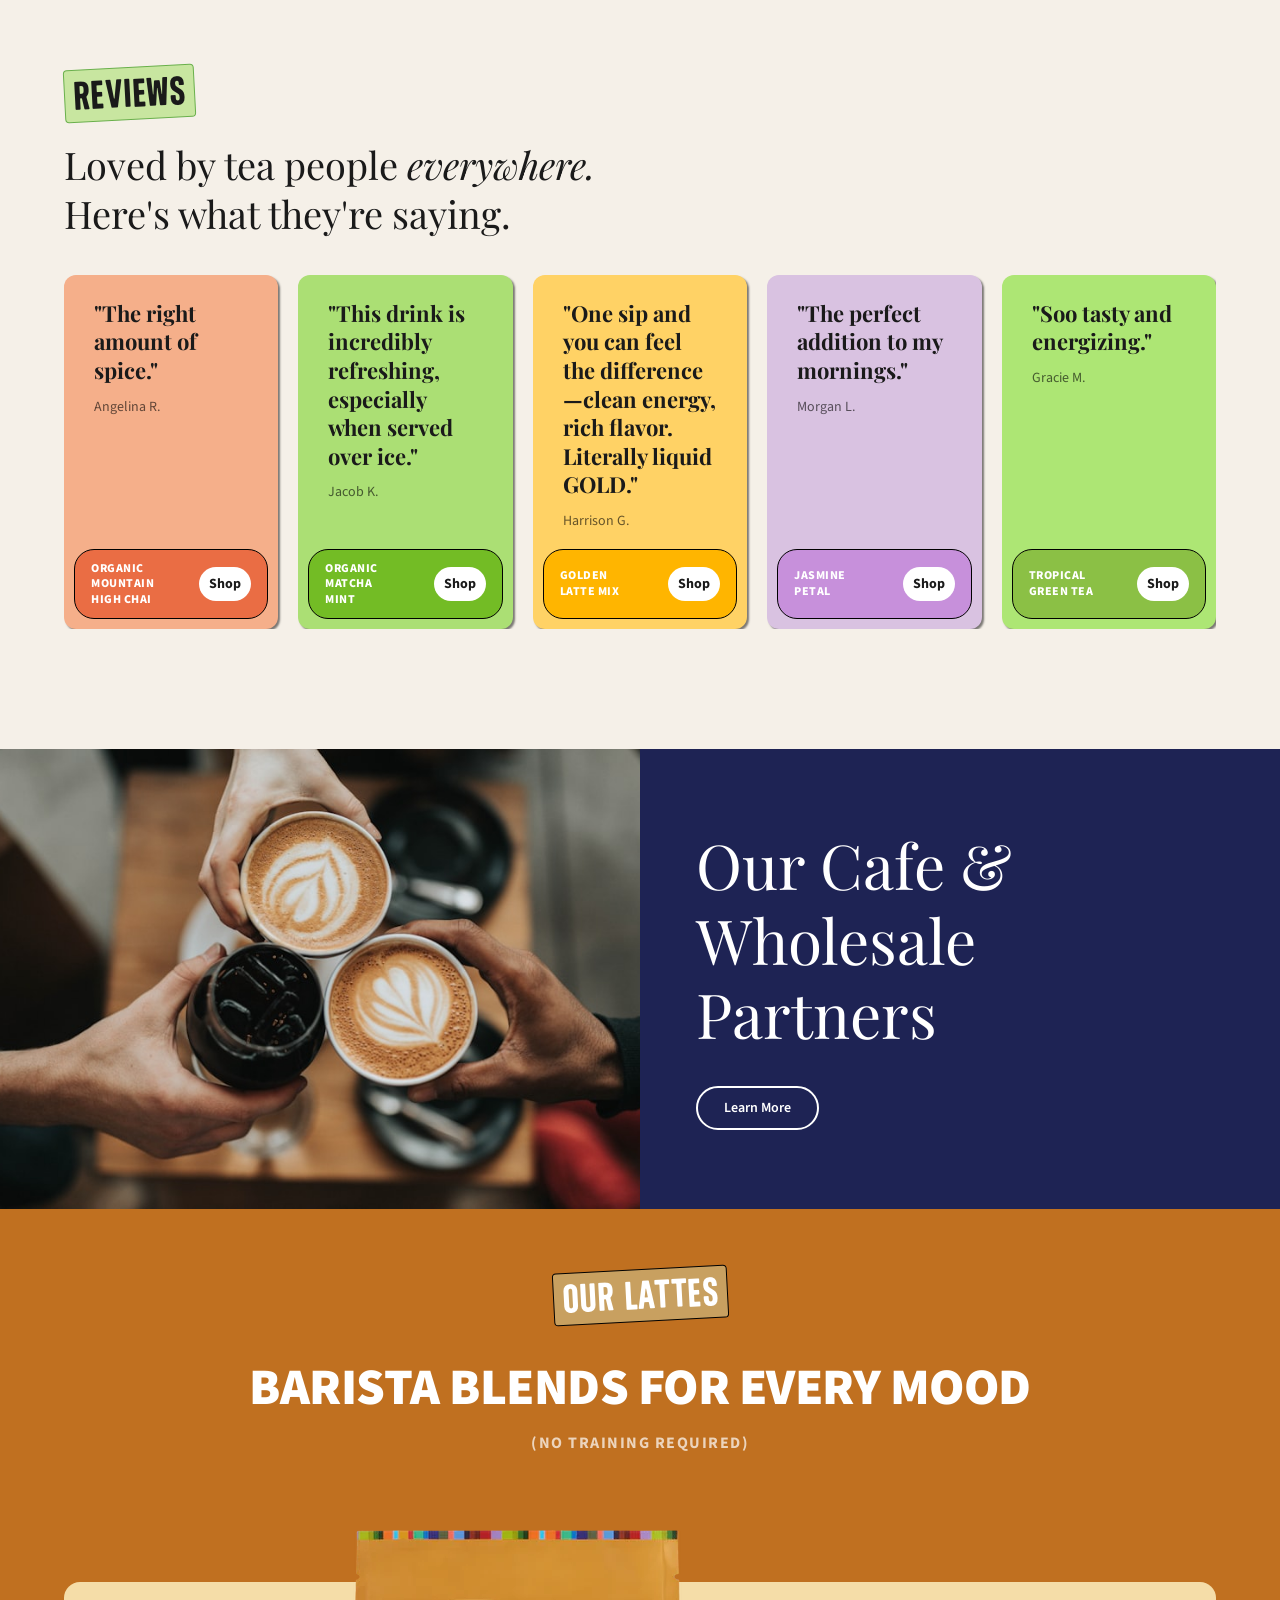
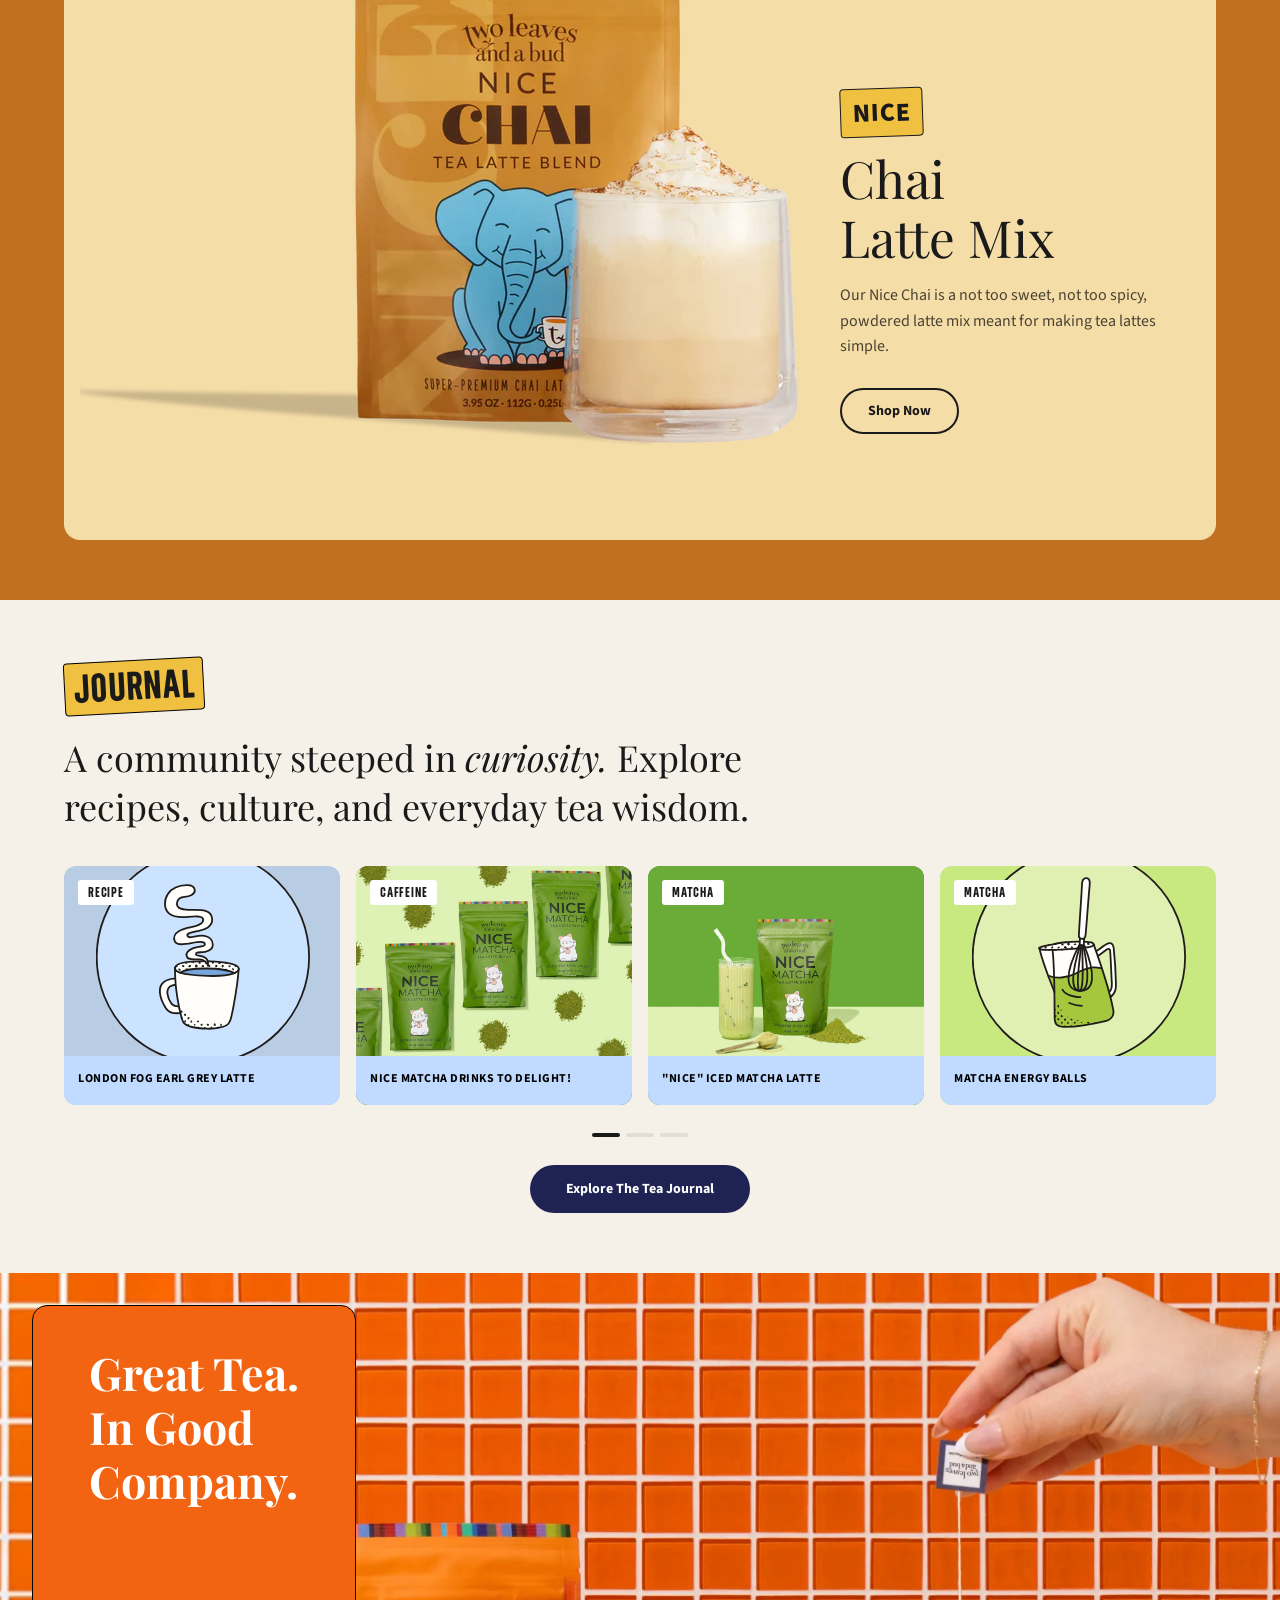
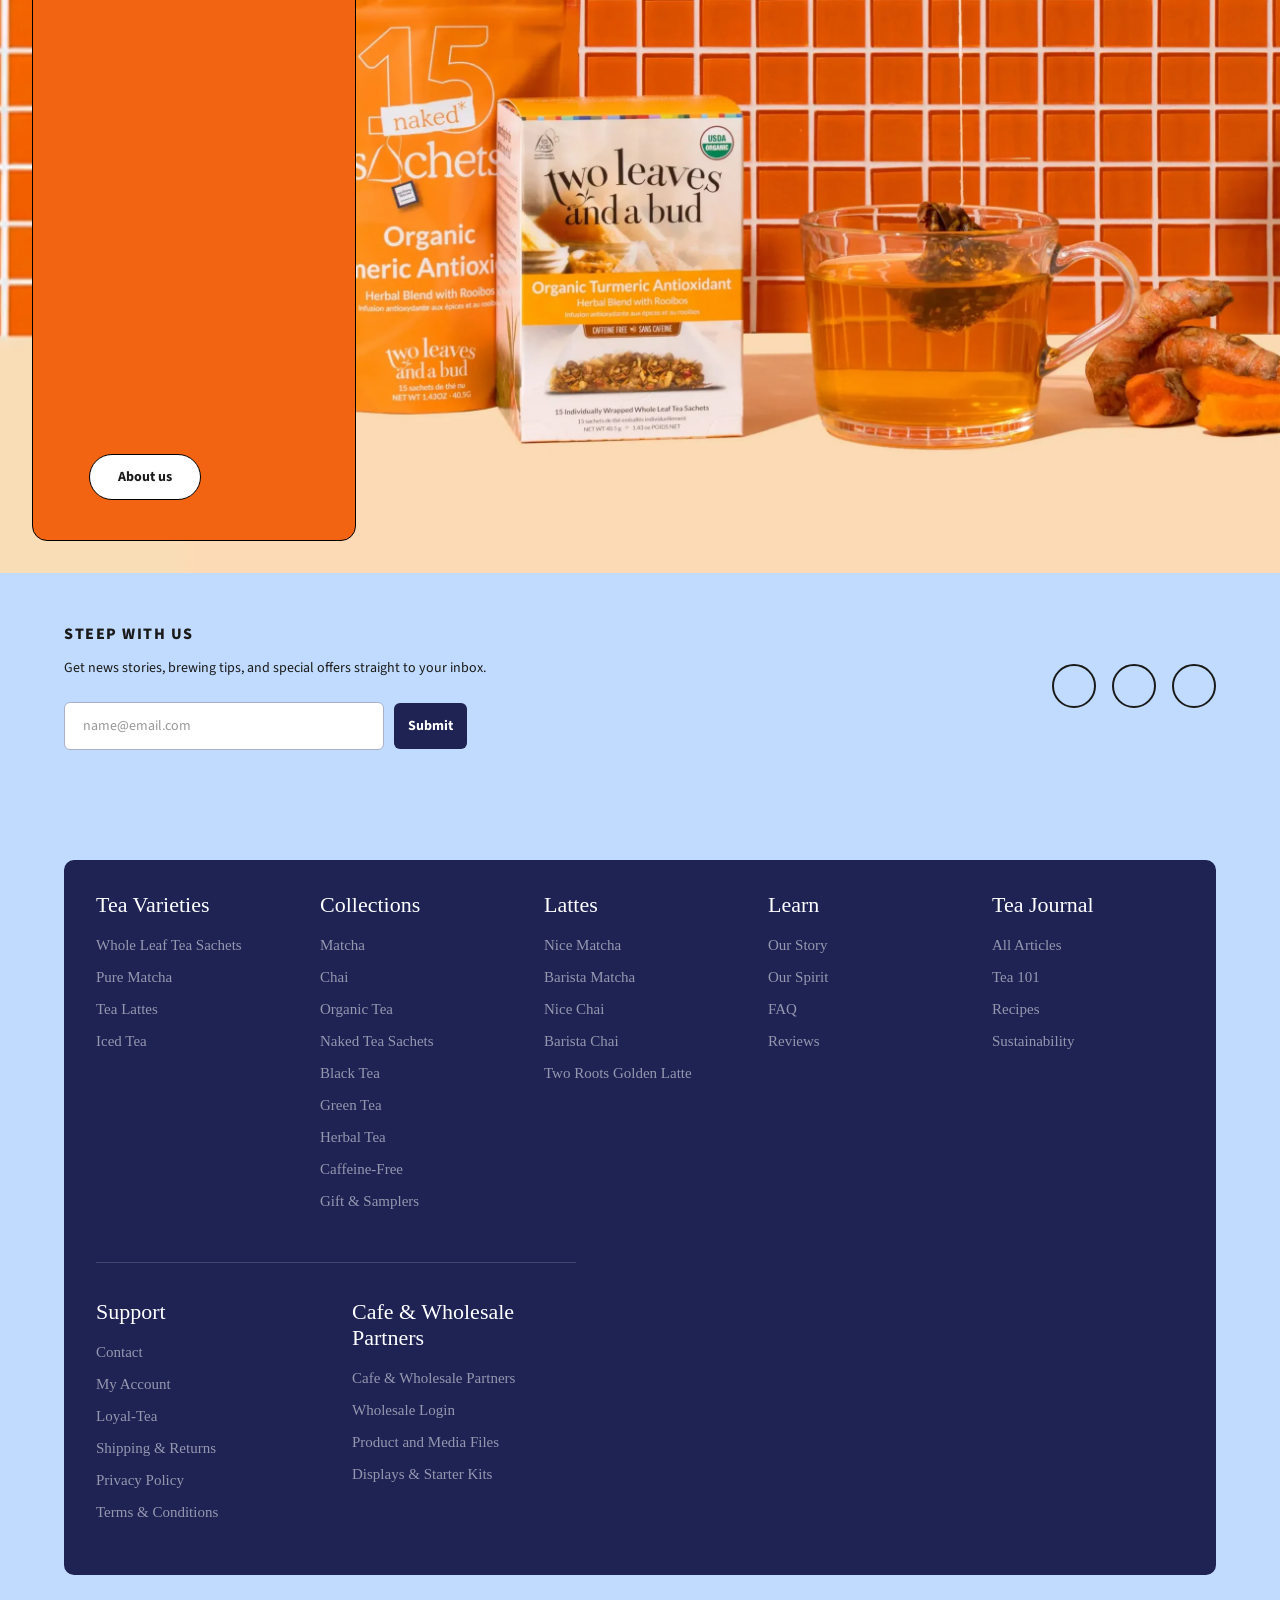
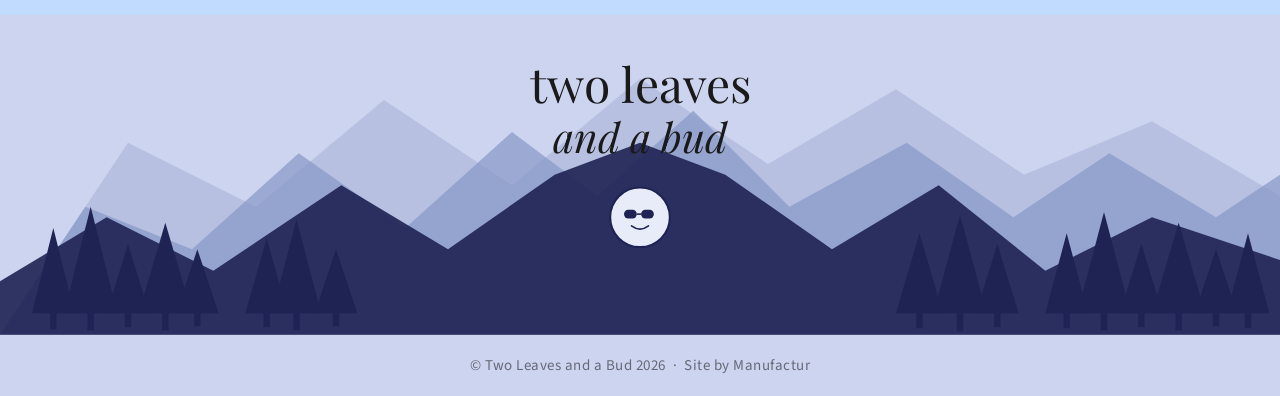
==== commit 57b07937: "change in code" ====
--- a/index.html
+++ b/index.html
@@ -471,7 +471,8 @@
             <div>
                 <h2 class="about-banner__heading">Great Tea.<br>In Good<br>Company.</h2>
             </div>
-            <a href="#" class="btn-about">About us</a>
+            
+            <div><a href="#" class="btn-about">About us</a></div>
         </div>
 
     </section>
--- a/style.css
+++ b/style.css
@@ -1143,12 +1143,10 @@
     display: flex;
     justify-content: center;
     align-items: center;
-    min-height: 300px;
-}
-
-.latte-card__img-wrap {
-    padding: 20px 0px;
-}
+    height: auto;
+
+}
+
 
 .latte-card__img-wrap img {
     position: relative;
@@ -1156,6 +1154,8 @@
     height: fit-content;
     width: auto;
     object-fit: contain;
+
+     padding: 20px 0px;
 }
 
 .latte-card__body {
--- a/mediaQuery.css
+++ b/mediaQuery.css
@@ -305,6 +305,7 @@
         padding: 0 22px;
     }
 
+
     .product-card {
         flex: 0 0 calc(80% - 10px);
     }
@@ -373,6 +374,18 @@
         left: -10px;
     }
 
+    .lattes__heading {
+        font-size: 35px;
+    }
+
+
+    .lattes__sub {
+        font-size: 13px;
+        margin-top: 8px;
+        margin-bottom: 3rem;
+    }
+
+
     .latte-card {
         display: flex;
         flex-direction: column;
@@ -382,17 +395,41 @@
 
     .latte-card__img-wrap img {
         position: relative;
-        bottom: 4.5rem;
-        right: 4.5rem;
+        bottom: 0;
+        right: 2.5rem;
         height: fit-content;
         width: auto;
         object-fit: contain;
         overflow: hidden;
+
+        padding: 20px 0px;
     }
 
 
     .latte-card__body {
-        padding: 30px 40px;
+        padding: 10px 40px 30px 40px;
+    }
+
+
+    .about-banner__overlay {
+
+        padding: 20px 16px;
+
+        display: flex;
+        flex-direction: column;
+        justify-content:center;
+        align-items: center;
+    }
+
+
+    .about-banner__heading {
+        font-family: var(--font-display);
+        font-size: 20px;
+         margin-bottom: 34px;
+    }
+
+    .btn-about{
+        padding: 10px 20px;
     }
 
 
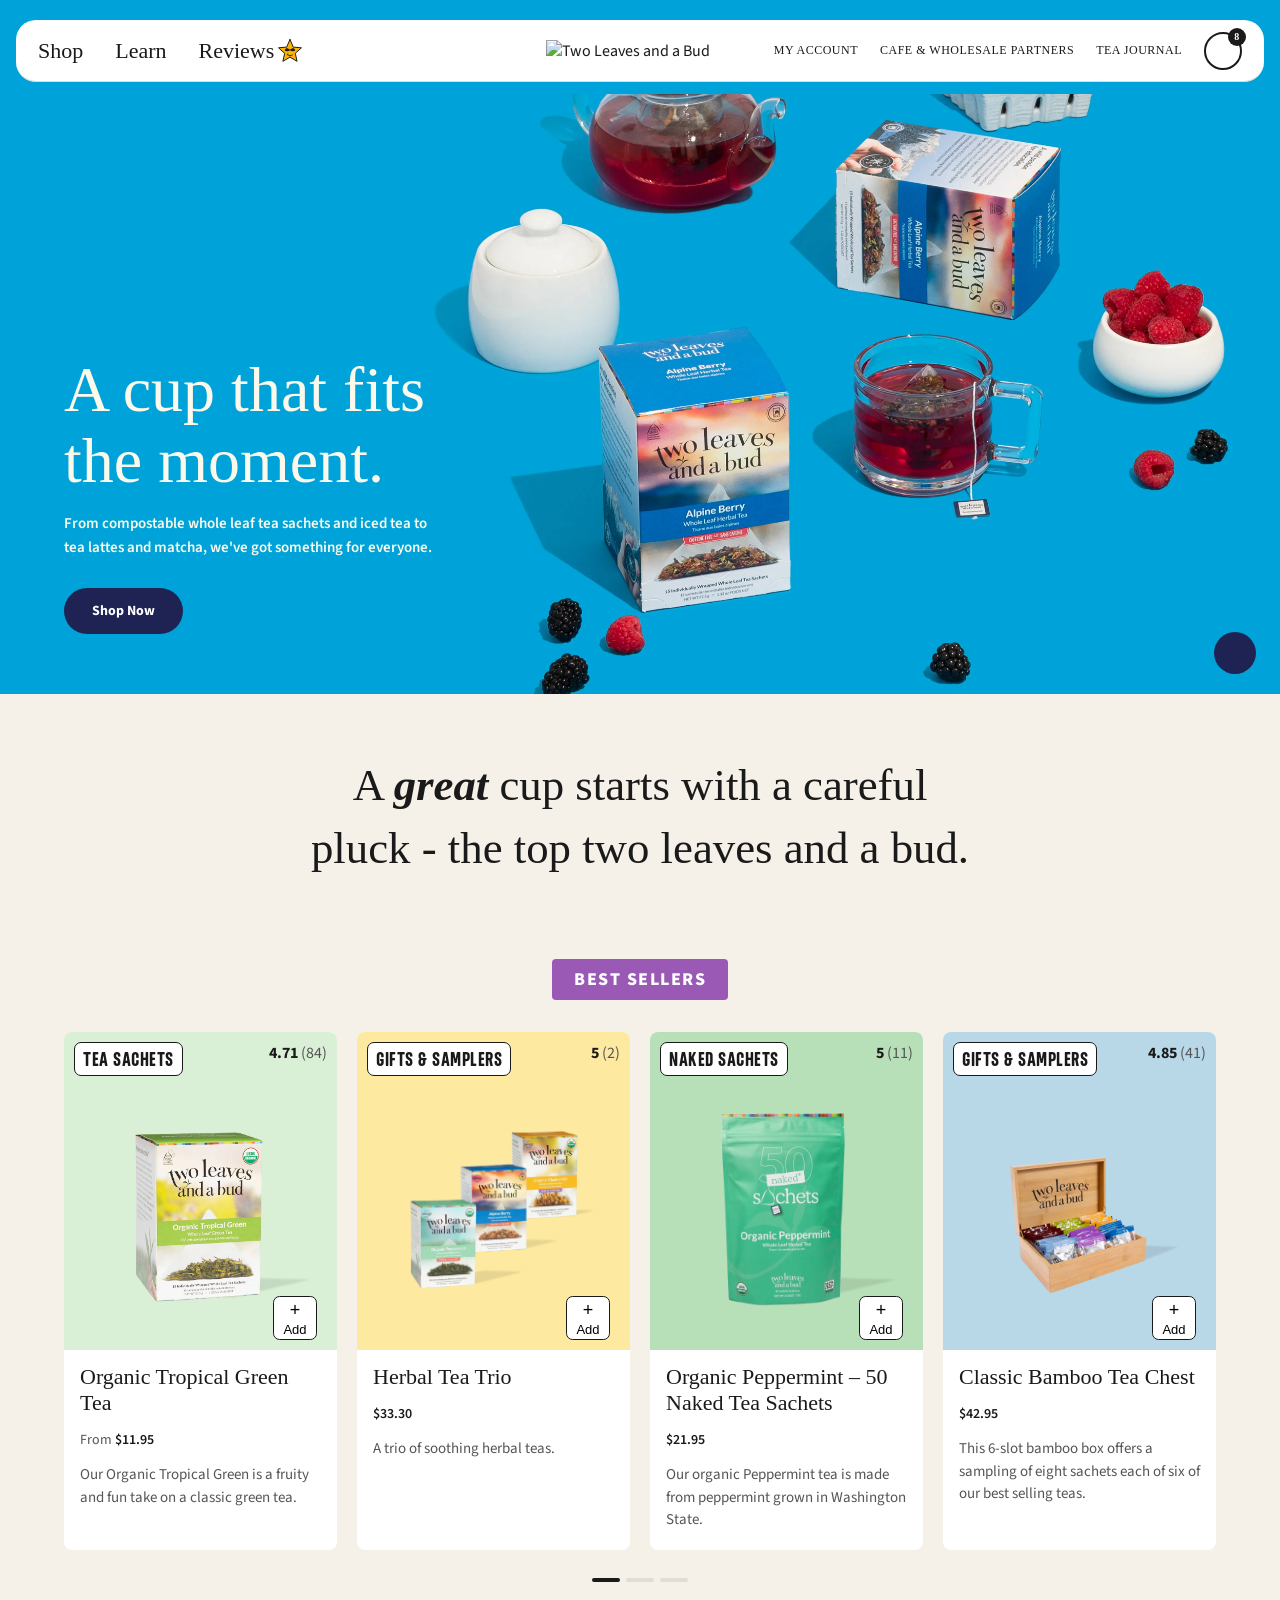
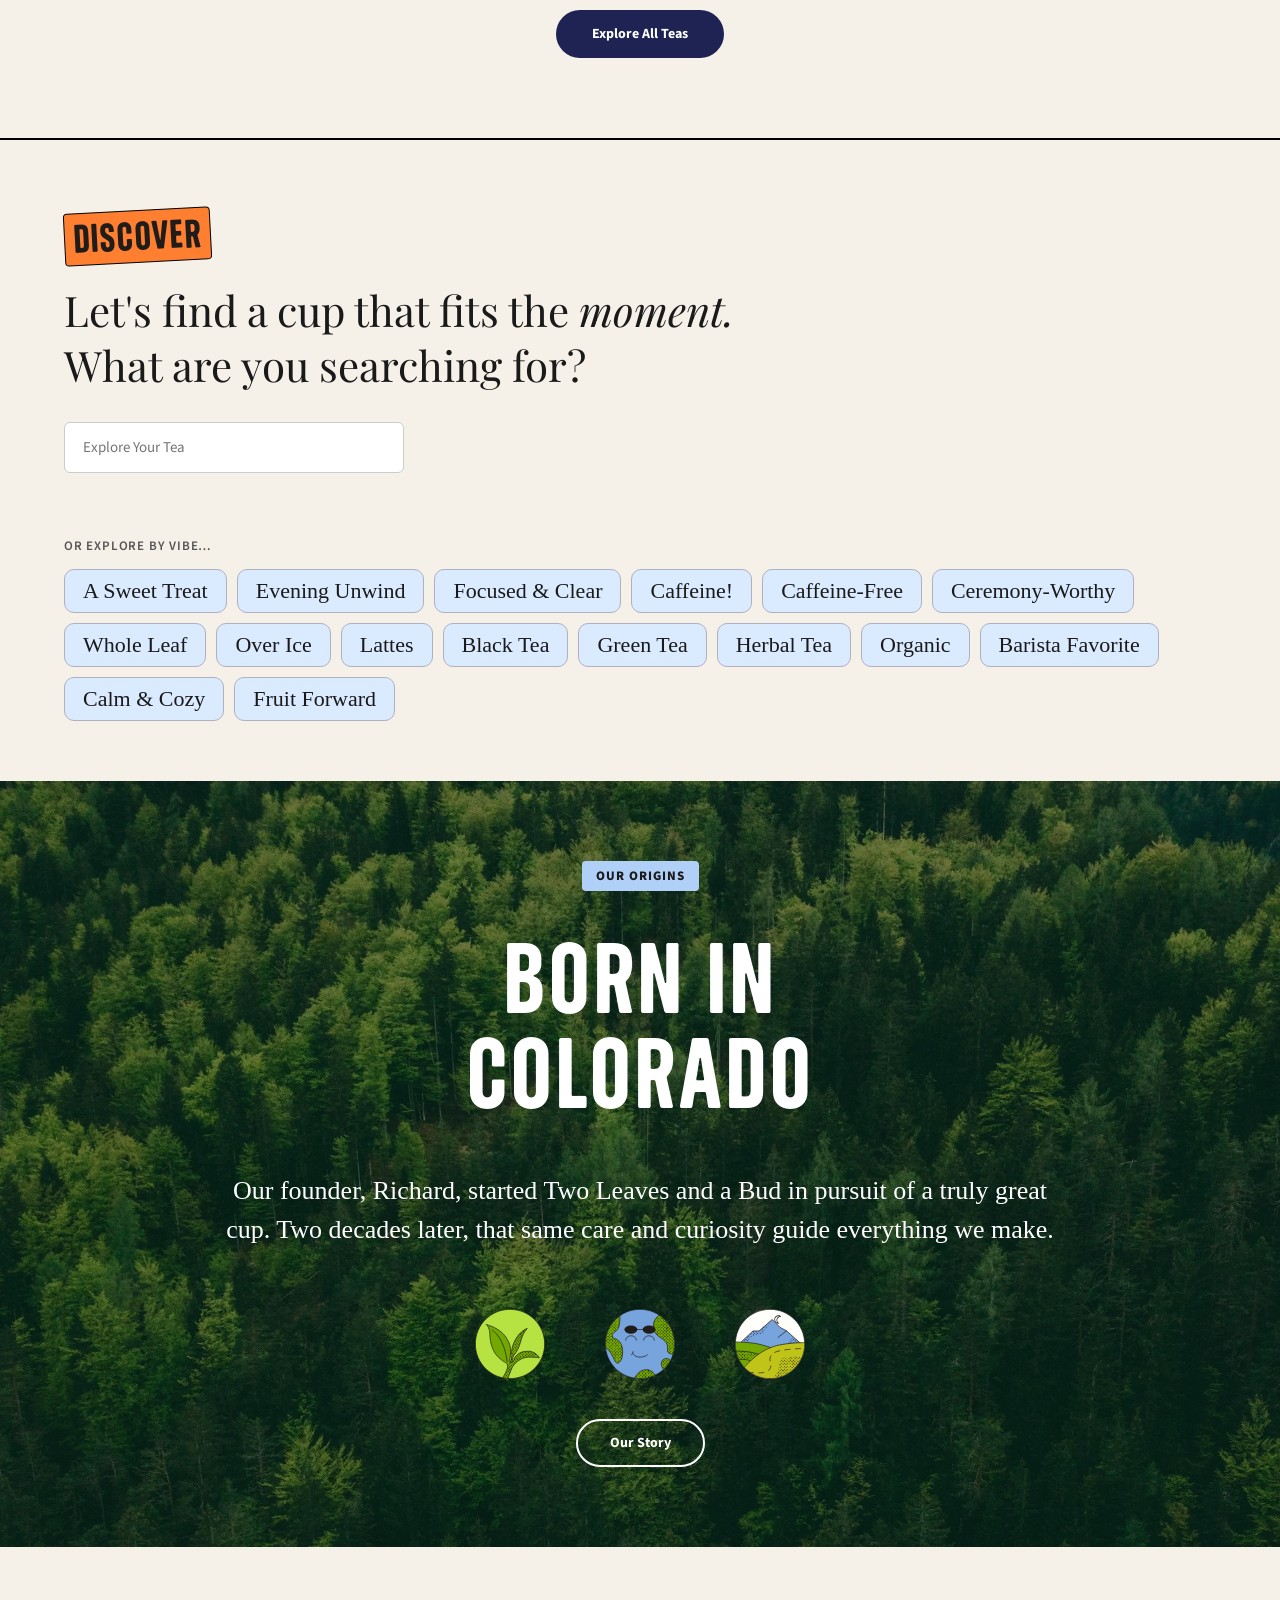
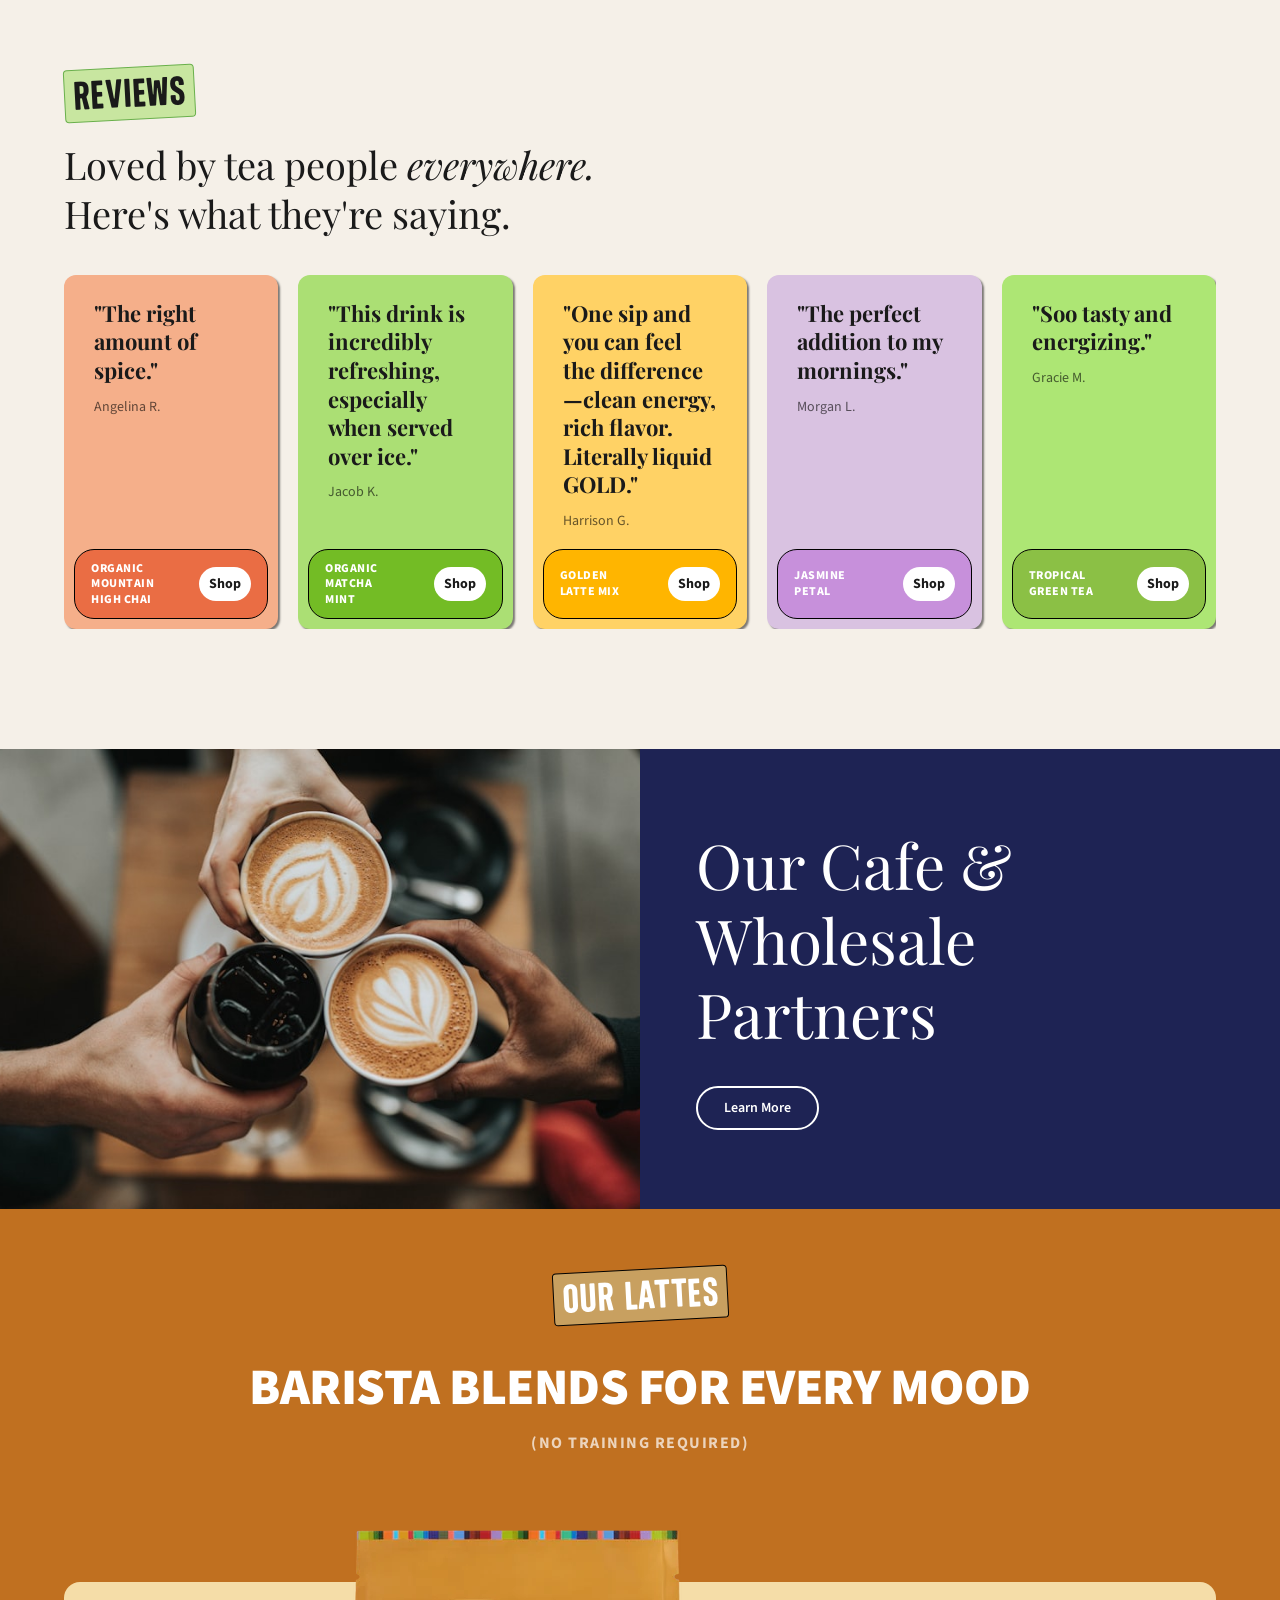
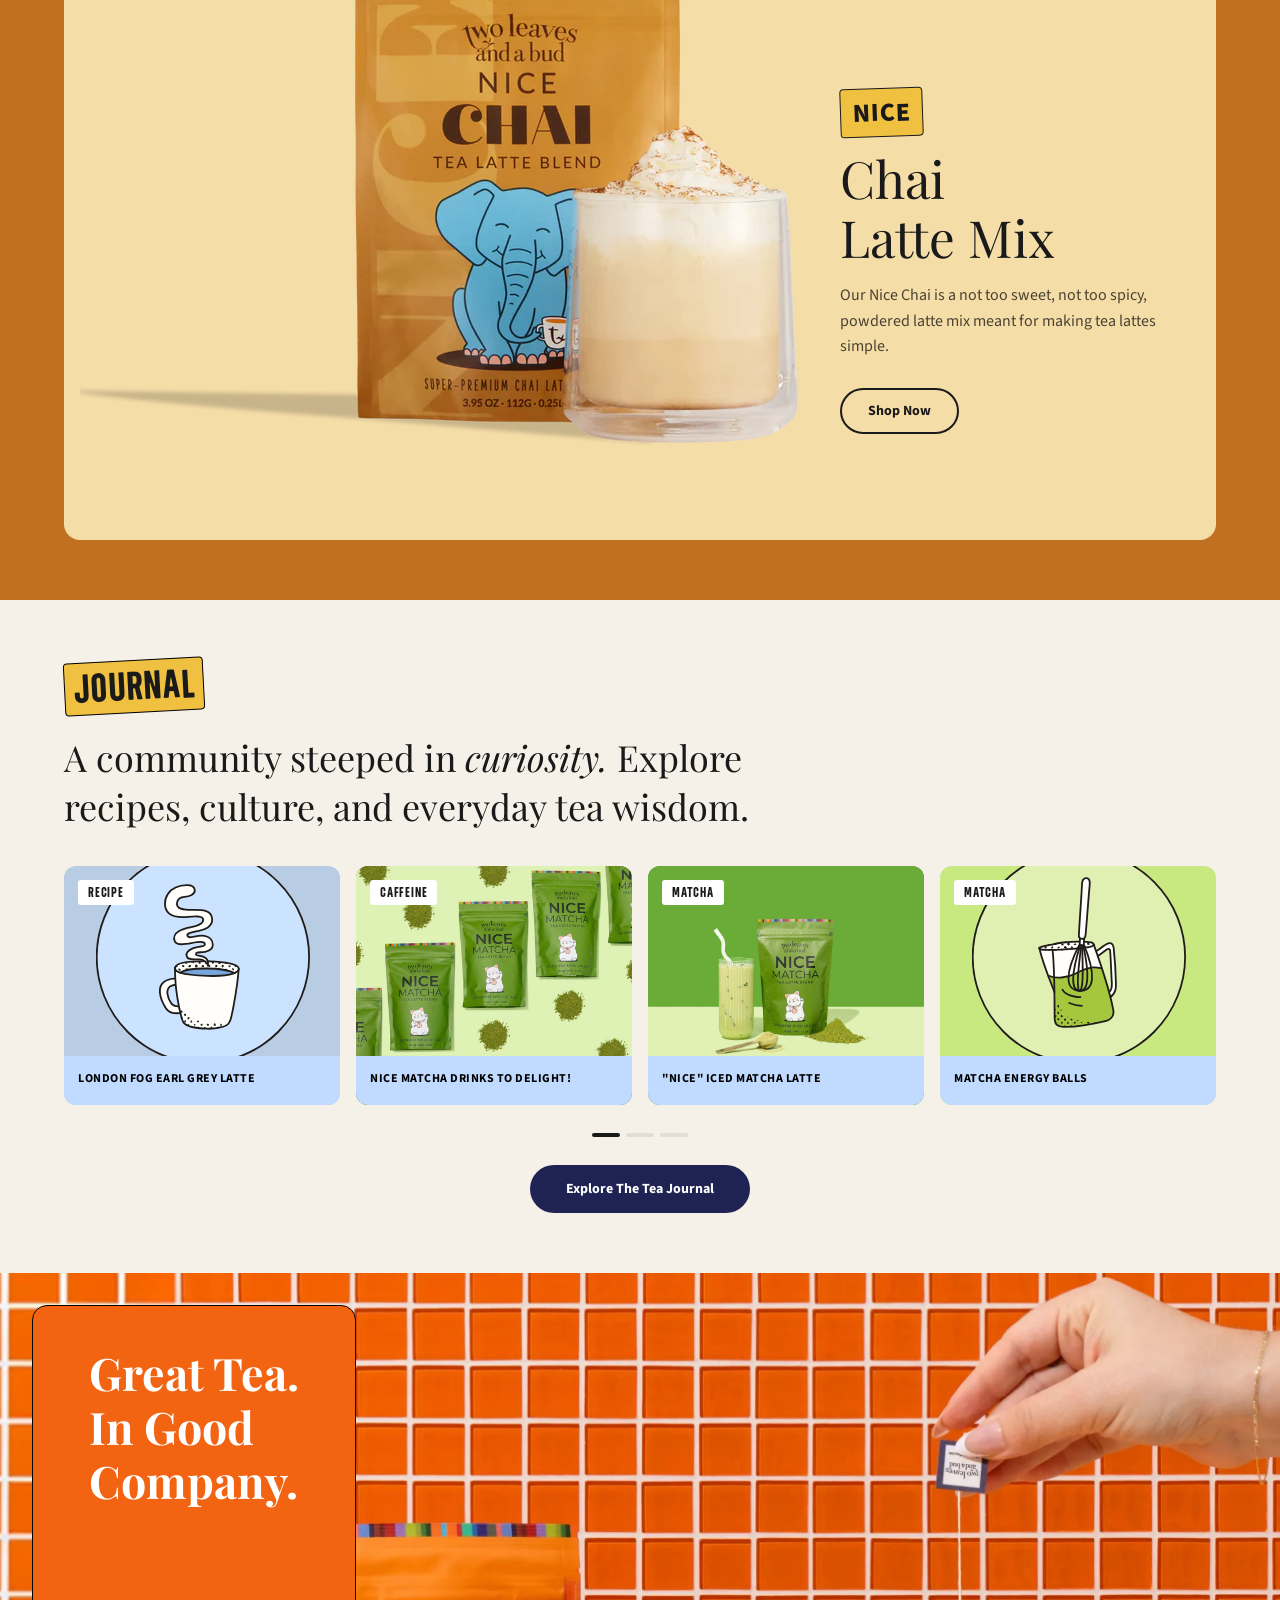
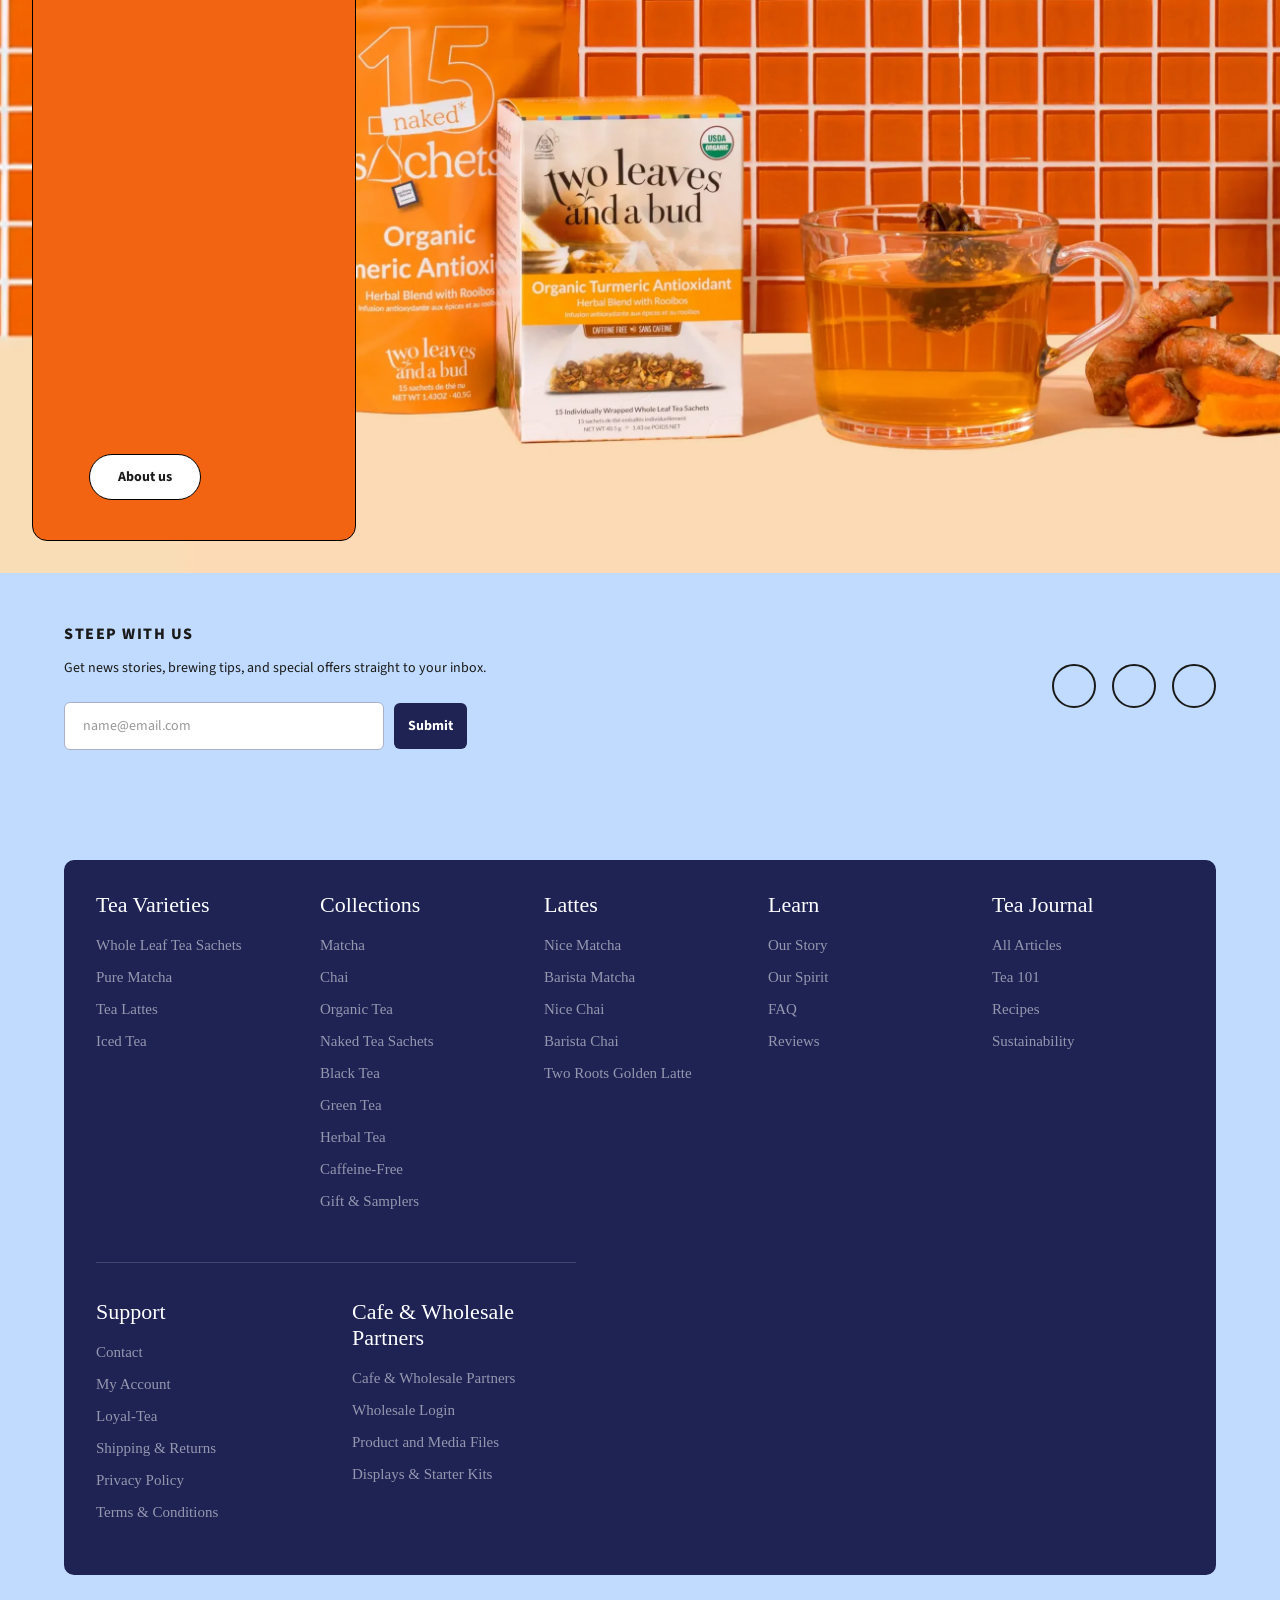
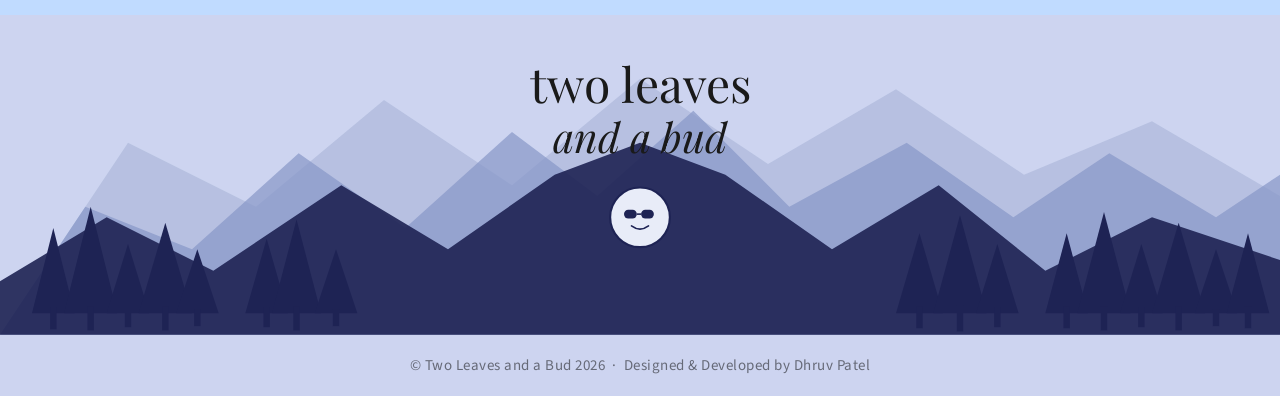
==== commit fdddce80: "Edit MQ file" ====
--- a/index.html
+++ b/index.html
@@ -471,7 +471,7 @@
             <div>
                 <h2 class="about-banner__heading">Great Tea.<br>In Good<br>Company.</h2>
             </div>
-            
+
             <div><a href="#" class="btn-about">About us</a></div>
         </div>
 
@@ -690,7 +690,7 @@
     </div>
 
     <div class="footer-copy">
-        <p>© Two Leaves and a Bud 2026 &nbsp;·&nbsp; <a href="#">Site by Manufactur</a></p>
+        <p>© Two Leaves and a Bud 2026 &nbsp;·&nbsp; <a href="#">Designed & Developed by Dhruv Patel</a></p>
     </div>
 
 </body>
--- a/mediaQuery.css
+++ b/mediaQuery.css
@@ -460,6 +460,14 @@
         width: 100%;
         padding: 13px;
     }
+
+    
+.footer-copy {
+   
+    padding: 20px 0 20px;
+    font-size: 10.5px;
+}
+
 }
 
 
